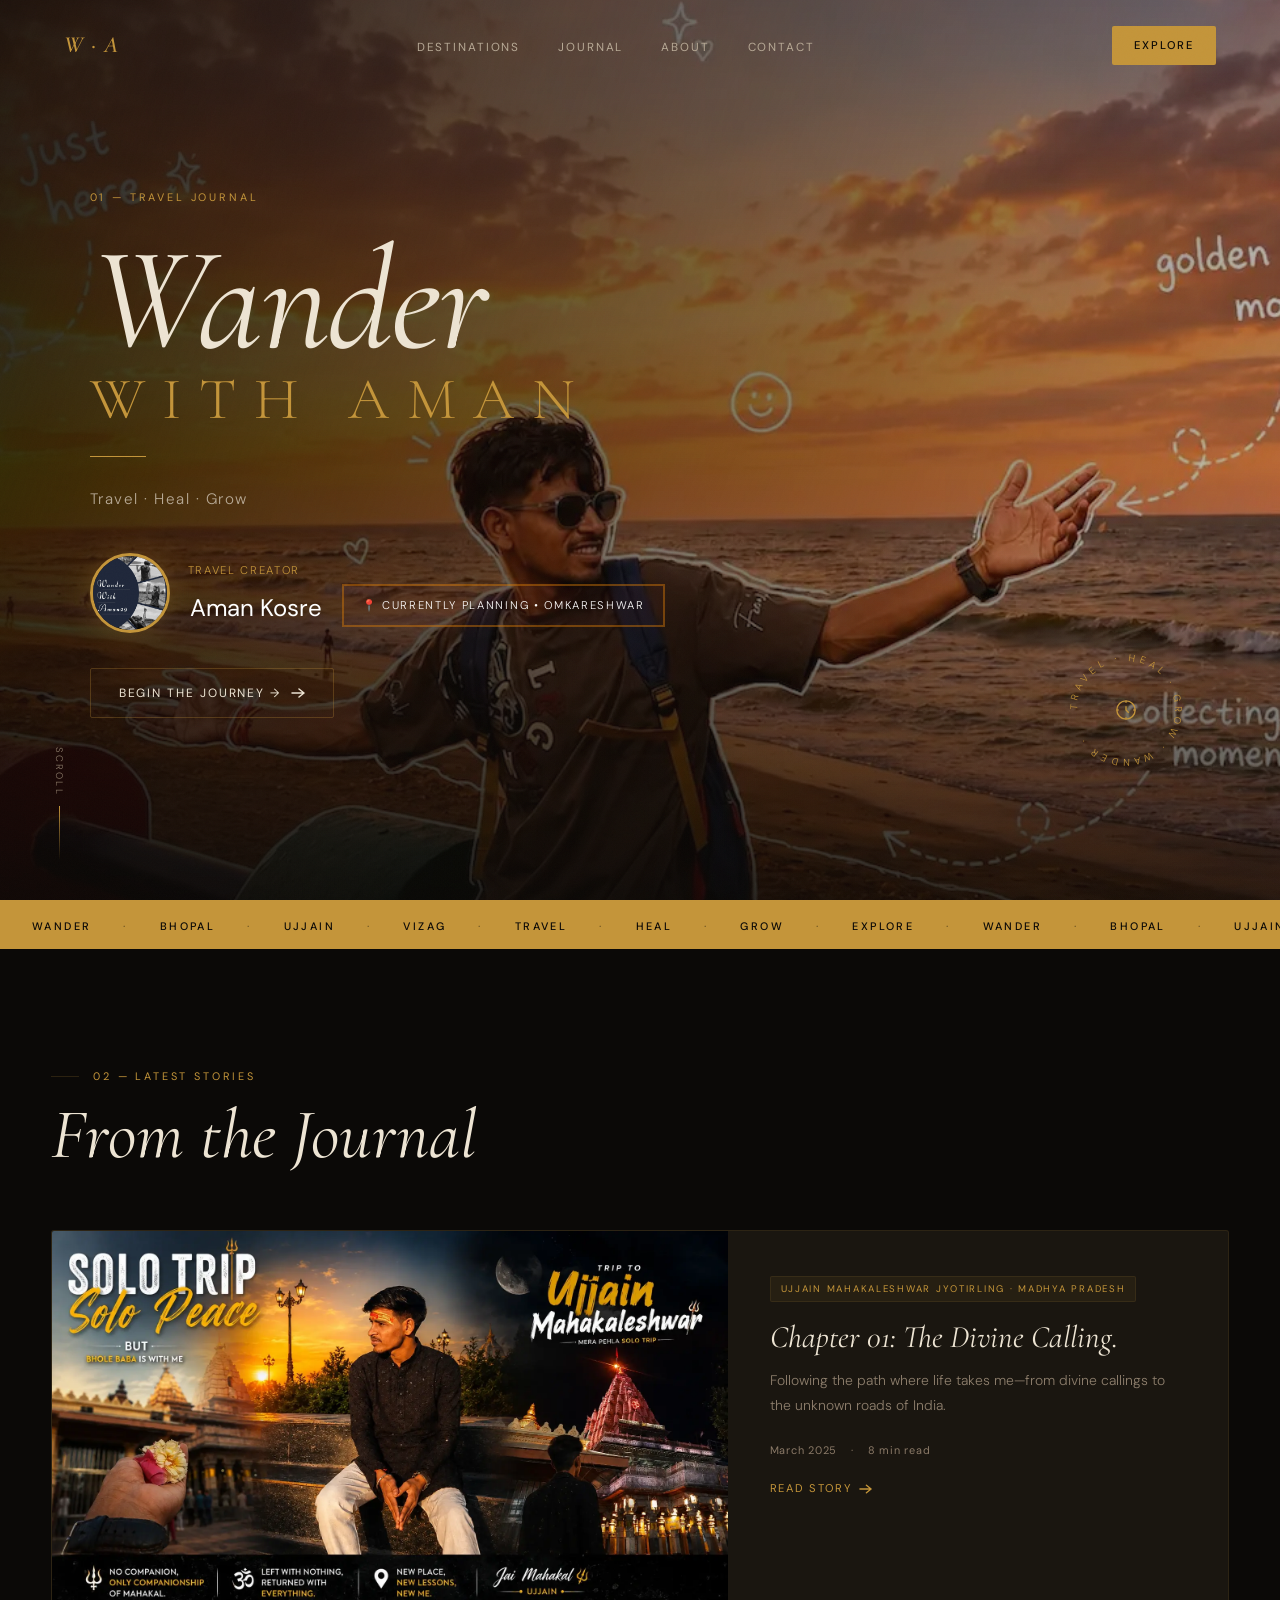
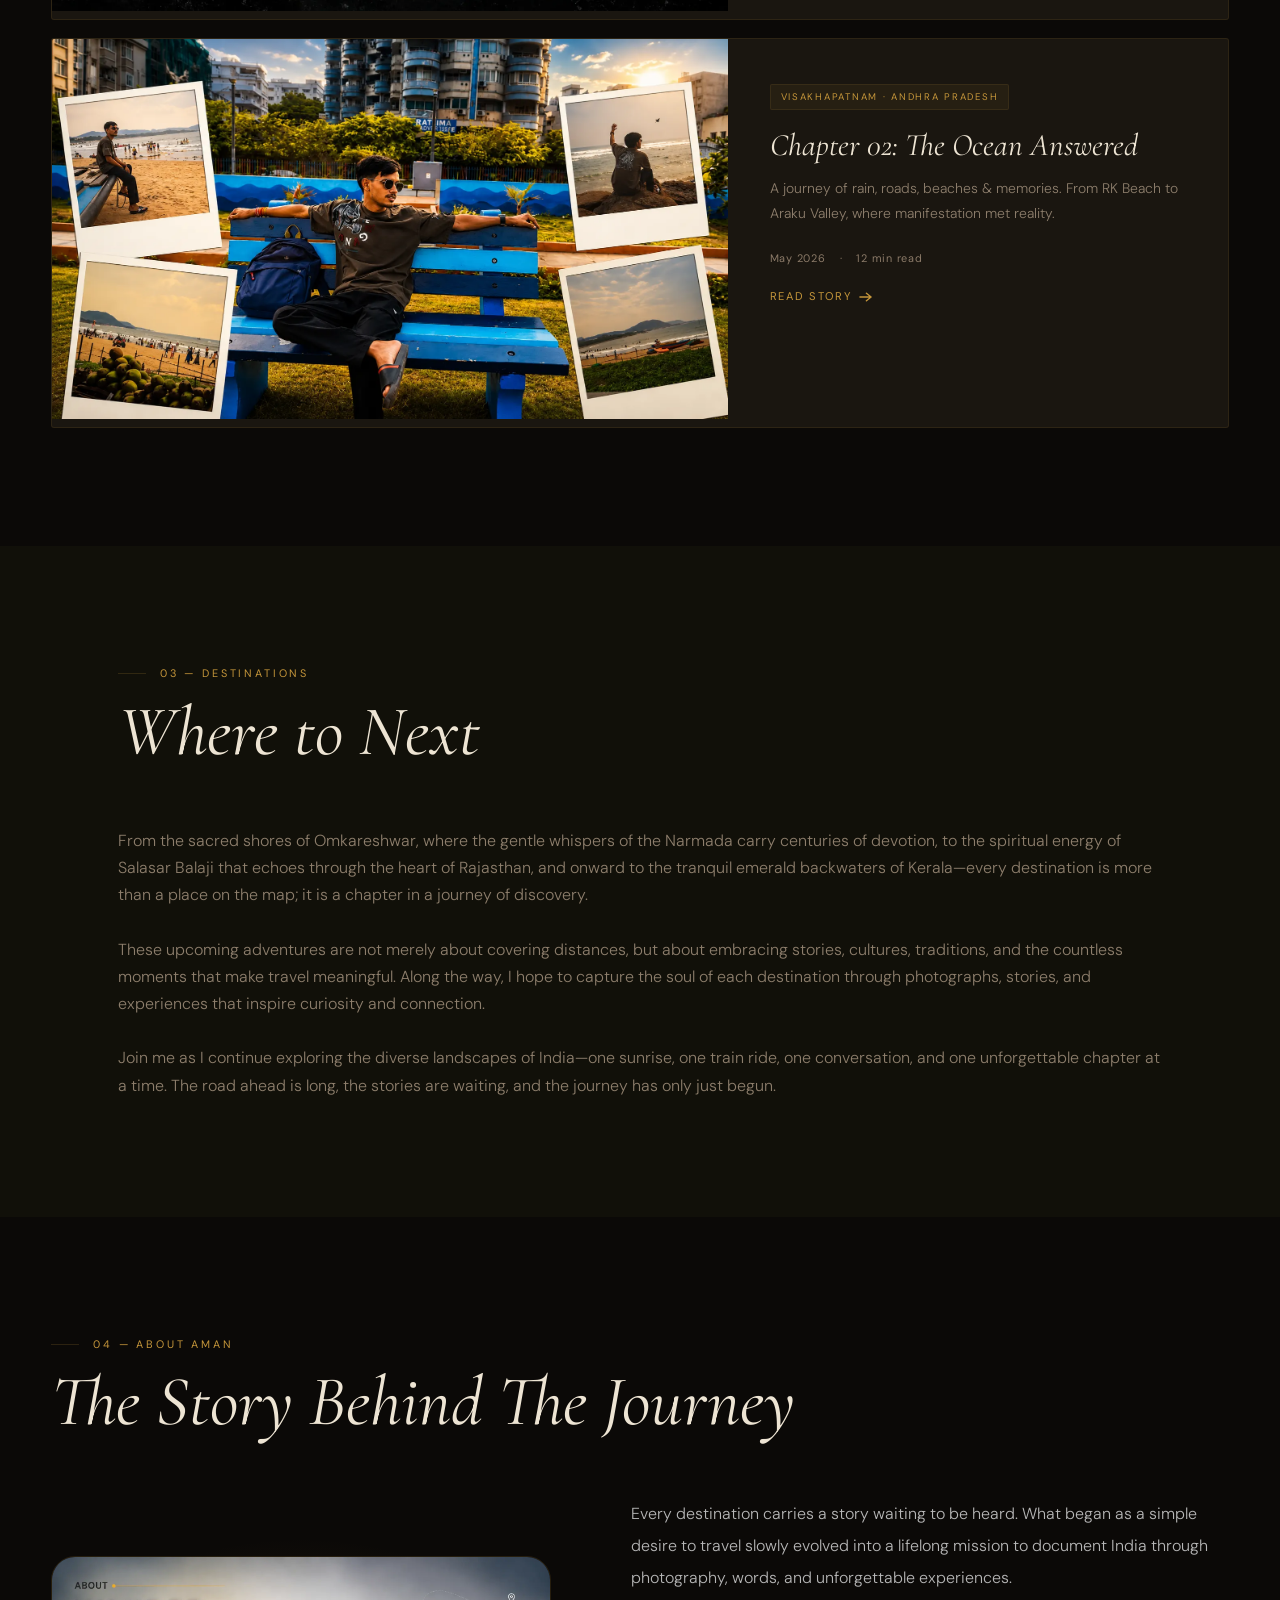
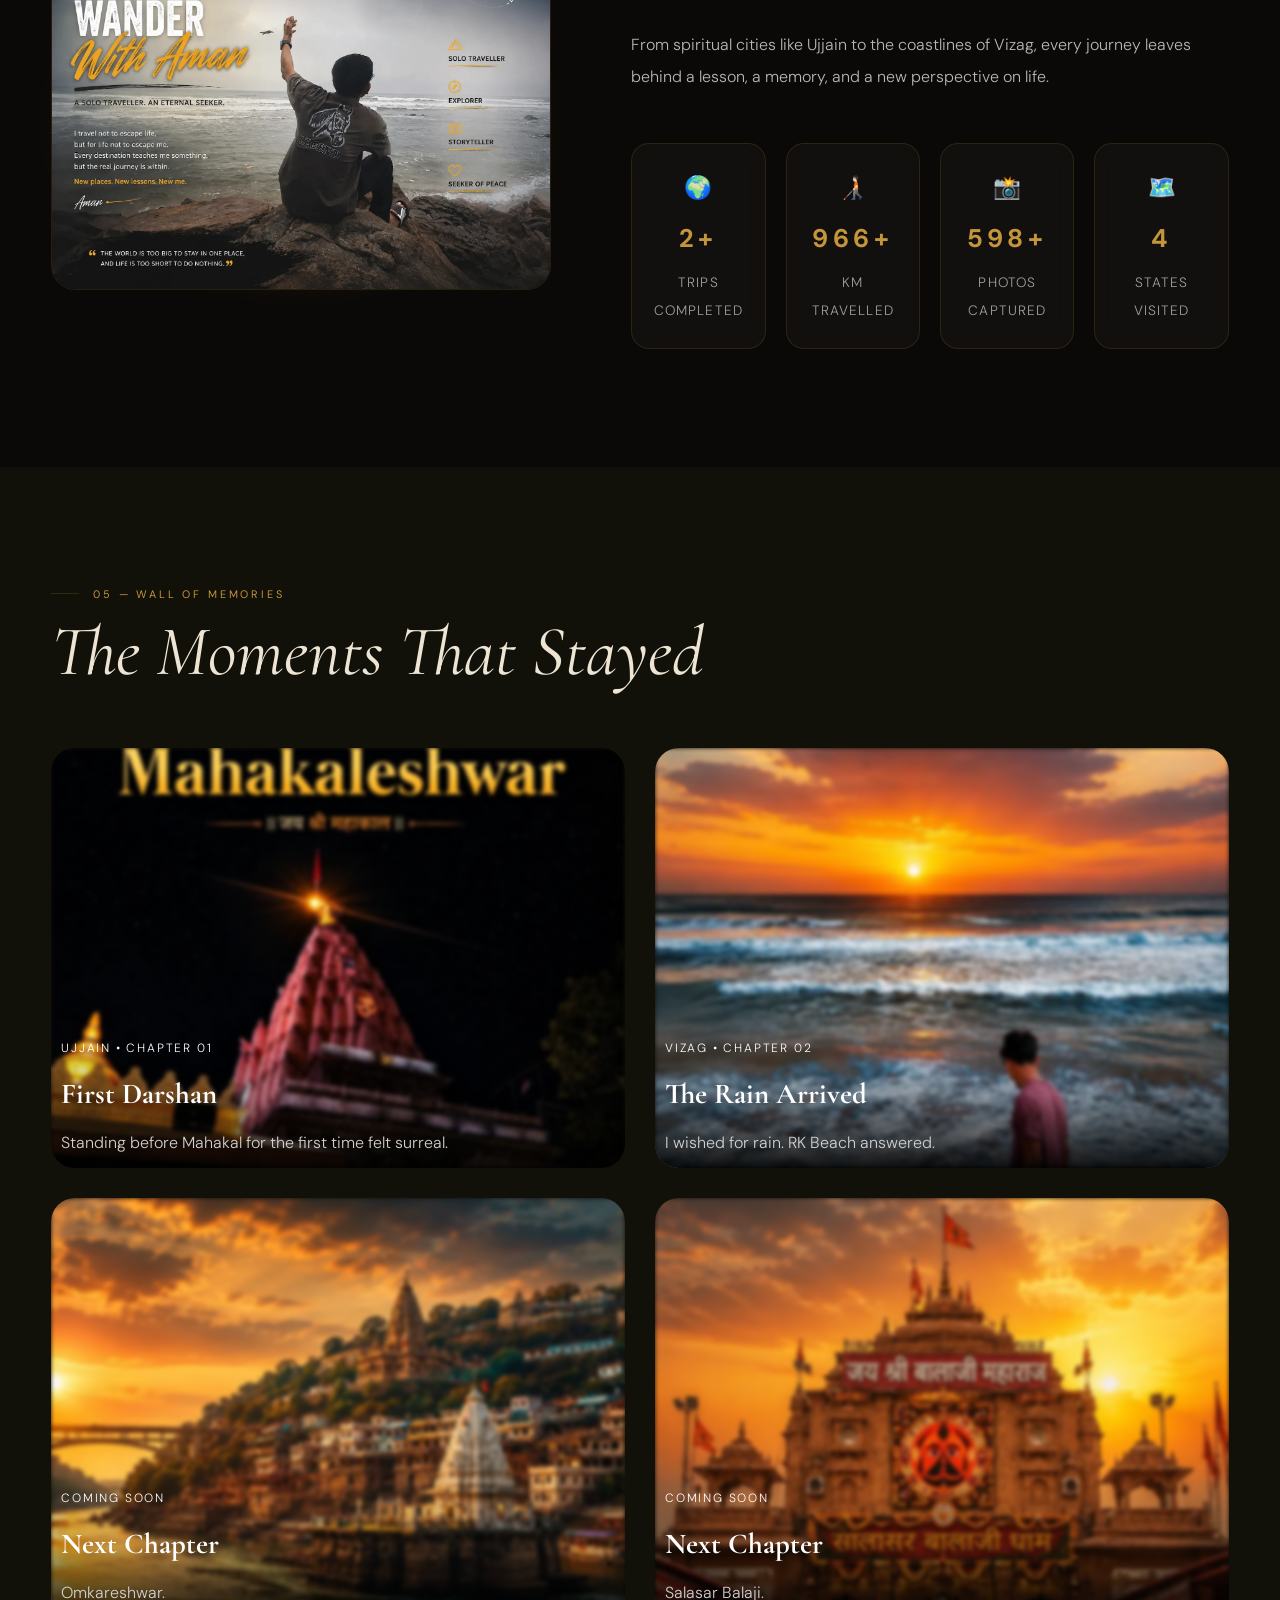
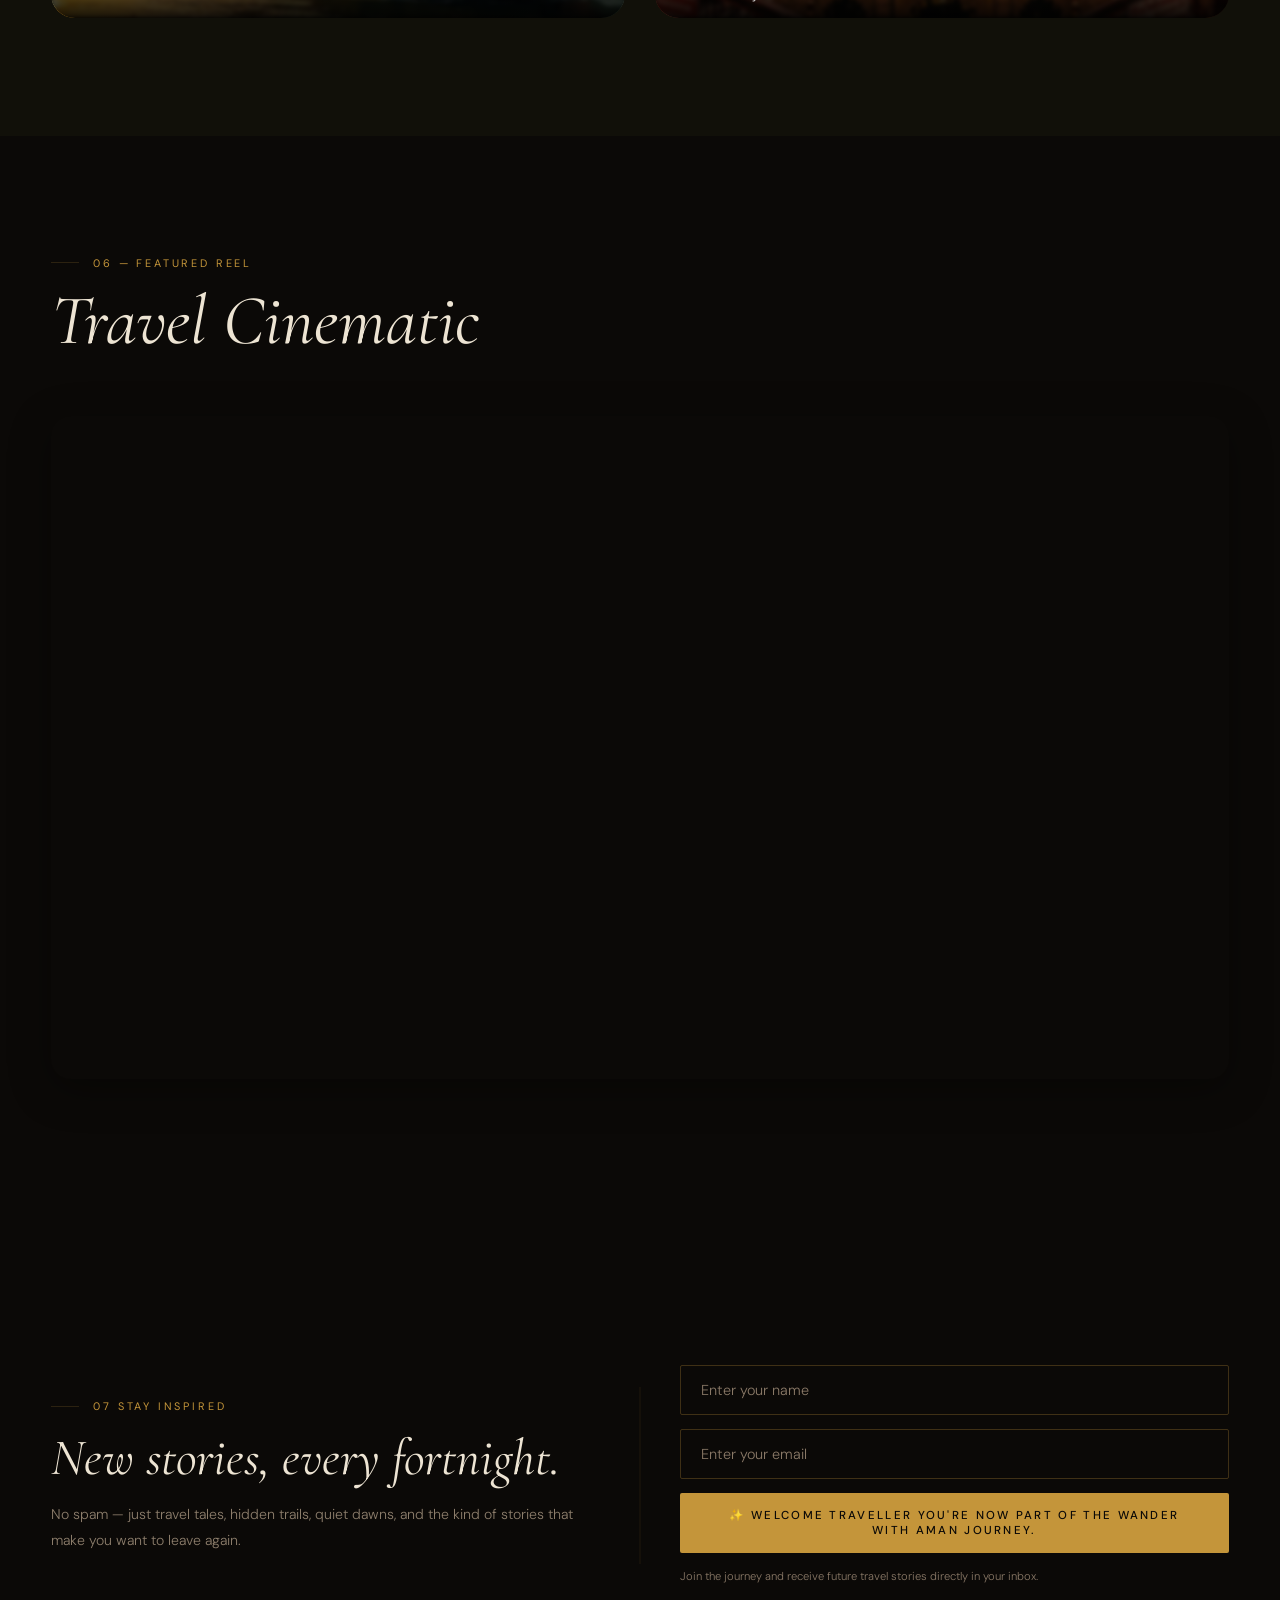
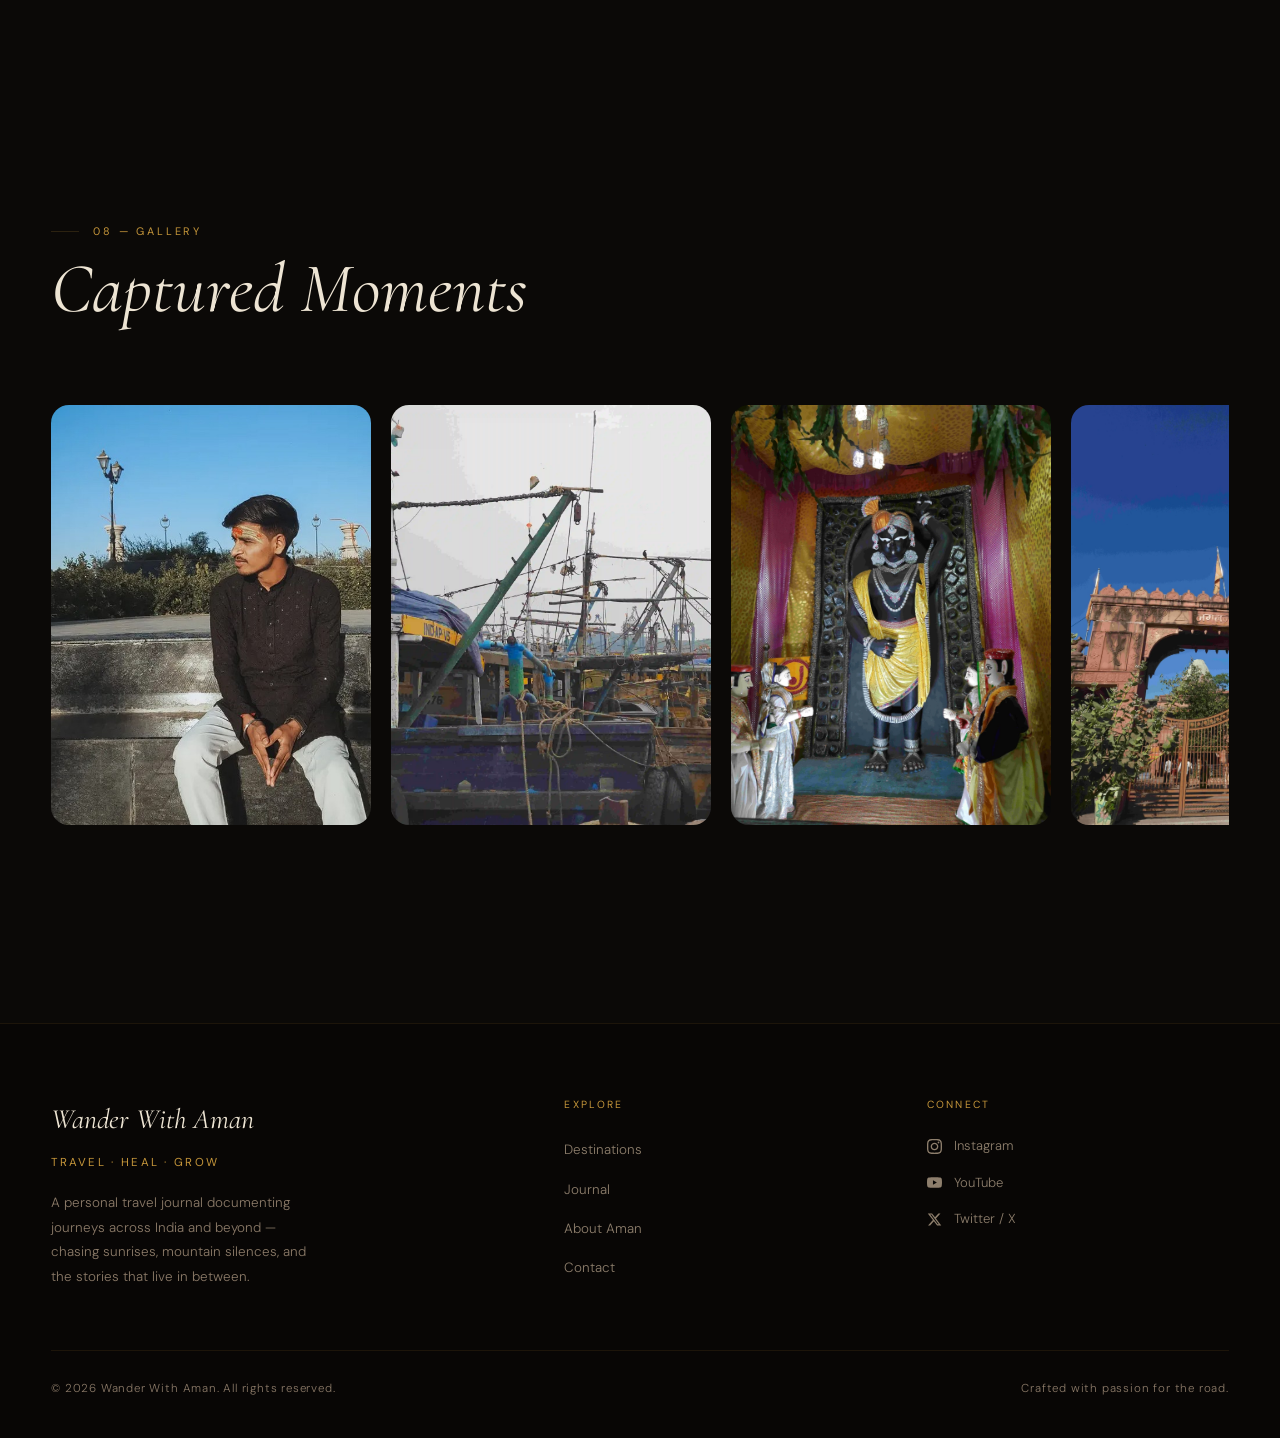
==== index.html @ c86d25d1 "Update index.html" ====
<!DOCTYPE html>
<html lang="en">

<head>
  <meta name="google-site-verification" content="66MiW_S9gqmYnhc3Xj1S2Txm42iA34OJOTPkiFYU5fs" />
  <meta charset="UTF-8">
  <meta name="viewport" content="width=device-width, initial-scale=1.0">
  <meta name="description"
    content="Wander With Aman - A personal travel journal documenting spiritual journeys across India. Travel. Heal. Grow. Follow Aman's solo adventures to sacred destinations.">
  <meta name="keywords" content="travel blog, India travel, solo travel, spiritual journey, travel vlog, wanderlust">
  <meta name="author" content="Aman Kosre">
  <meta name="theme-color" content="#C4953A">
  <!-- Open Graph Tags -->
  <meta property="og:type" content="website">
  <meta property="og:title" content="Wander With Aman — Travel. Heal. Grow.">
  <meta property="og:description"
    content="A personal travel journal documenting spiritual journeys across India. Travel. Heal. Grow.">
  <meta property="og:image" content="https://wanderwithaman.vercel.app/Images/WanderWithAman/aman-hero00.jpg">
  <meta property="og:url" content="https://wanderwithaman.vercel.app/">
  <meta property="og:site_name" content="Wander With Aman">

  <!-- Twitter Card Tags -->
  <meta name="twitter:card" content="summary_large_image">
  <meta name="twitter:title" content="Wander With Aman — Travel. Heal. Grow.">
  <meta name="twitter:description" content="Personal travel journal of spiritual journeys across India">
  <meta name="twitter:image" content="https://wanderwithaman.vercel.app/Images/WanderWithAman/aman-hero00.jpg">
  <meta name="twitter:creator" content="@aman_kosre14_14">

  <title>Wander With Aman — Travel. Heal. Grow.</title>
  <link rel="canonical" href="https://wanderwithaman.vercel.app/">
  <link rel="preconnect" href="https://fonts.googleapis.com">
  <link rel="preconnect" href="https://fonts.gstatic.com" crossorigin>
  <link rel="icon" type="image/png" href="Images/WanderWithAman/Favicon.png">
  <link rel="stylesheet" href="css/style.css">
  <link
    href="https://fonts.googleapis.com/css2?family=Cormorant+Garamond:ital,wght@0,300;0,400;0,600;1,300;1,400;1,600&family=DM+Sans:opsz,wght@9..40,200;9..40,300;9..40,400;9..40,500&display=swap"
    rel="stylesheet">
  <link rel="preload" as="image" href="Images/WanderWithAman/aman-hero00.webp" fetchpriority="high">
  <!-- JSON-LD Structured Data -->
  <script type="application/ld+json">
  {
    "@context": "https://schema.org",
    "@type": "TravelBlog",
    "name": "Wander With Aman",
    "description": "A personal travel journal documenting spiritual journeys across India",
    "url": "https://wanderwithaman.vercel.app/",
    "author": {
      "@type": "Person",
      "name": "Aman Kosre",
      "url": "https://wanderwithaman.vercel.app/",
      "sameAs": [
        "https://www.instagram.com/wanderwithaman29/",
        "https://www.youtube.com/@AmanKosre",
        "https://x.com/aman_kosre14_14"
      ]
    }
  }
  </script>
  <!-- <script async src="https://pagead2.googlesyndication.com/pagead/js/adsbygoogle.js?client=ca-pub-4141439499670848"
    crossorigin="anonymous"></script> -->
  <script type="text/javascript">
    (function (c, l, a, r, i, t, y) {
      c[a] = c[a] || function () { (c[a].q = c[a].q || []).push(arguments) };
      t = l.createElement(r); t.async = 1; t.src = "https://www.clarity.ms/tag/" + i;
      y = l.getElementsByTagName(r)[0]; y.parentNode.insertBefore(t, y);
    })(window, document, "clarity", "script", "xa10592qtn");
  </script>
</head>

<body>

  <div class="grain"></div>

  <!-- NAV -->
  <nav class="nav" id="nav">
    <a href="/" class="nav-logo">W · A</a>
    <ul class="nav-links">
      <li><a href="#destinations">Destinations</a></li>
      <li><a href="#journal">Journal</a></li>
      <li><a href="#about">About</a></li>
      <li><a href="#newsletter">Contact</a></li>
    </ul>
    <a href="#destinations" class="nav-cta">Explore</a>
  </nav>

  <!-- HERO -->
  <section class="hero">
    <div class="hero-bg" id="heroBg"></div>
    <div class="hero-overlay"></div>

    <div class="hero-content">
      <span class="hero-label">01 — Travel Journal</span>
      <h1 class="hero-title">
        <span class="hero-line1">Wander</span>
        <span class="hero-line2">With Aman</span>
      </h1>
      <div class="hero-rule"></div>
      <p class="hero-tagline">Travel · Heal · Grow</p>
      <div class="hero-profile">

        <img src="Images/WanderWithAman/wanderwithaman.jpg"
          alt="Aman Kosre - Travel Creator and Founder of Wander With Aman" loading="lazy">

        <div class="hero-profile-info">
          <span>Travel Creator</span>
          <h2>Aman Kosre</h2>
        </div>
        <div class="hero-status">
          📍 Currently Planning • Omkareshwar
        </div>
      </div>
      <a href="#destinations" class="hero-btn">
        Begin The Journey →
        <svg width="14" height="10" viewBox="0 0 14 10" fill="none">
          <path d="M1 5h12M8 1l5 4-5 4" stroke="currentColor" stroke-width="1.5" stroke-linecap="round"
            stroke-linejoin="round" />
        </svg>
      </a>
    </div>

    <div class="hero-scroll">
      <span>Scroll</span>
      <div class="scroll-bar"></div>
    </div>

    <div class="hero-badge">
      <svg class="hero-badge-ring" viewBox="0 0 120 120">
        <defs>
          <path id="bp" d="M60,60 m-46,0 a46,46 0 1,1 92,0 a46,46 0 1,1-92,0" />
        </defs>
        <text>
          <textPath href="#bp" xlink:href="#bp">TRAVEL · HEAL · GROW · WANDER · </textPath>
        </text>
      </svg>
      <div class="hero-badge-icon">
        <svg width="22" height="22" viewBox="0 0 24 24" fill="none" stroke="#C4953A" stroke-width="1.5">
          <circle cx="12" cy="12" r="10" />
          <path d="M12 8v4l3 3" />
          <path d="M2 12h2M20 12h2M12 2v2M12 20v2" />
        </svg>
      </div>
    </div>
  </section>

  <!-- TICKER -->
  <div class="ticker" aria-hidden="true">
    <div class="ticker-inner">
      <span>Wander</span><span class="dot">·</span>
      <span>Bhopal</span><span class="dot">·</span>
      <span>Ujjain</span><span class="dot">·</span>
      <span>Vizag</span><span class="dot">·</span>
      <span>Travel</span><span class="dot">·</span>
      <span>Heal</span><span class="dot">·</span>
      <span>Grow</span><span class="dot">·</span>
      <span>Explore</span><span class="dot">·</span>
      <span>Wander</span><span class="dot">·</span>
      <span>Bhopal</span><span class="dot">·</span>
      <span>Ujjain</span><span class="dot">·</span>
      <span>Vizag</span><span class="dot">·</span>
      <span>Travel</span><span class="dot">·</span>
      <span>Heal</span><span class="dot">·</span>
      <span>Grow</span><span class="dot">·</span>
      <span>Explore</span><span class="dot">·</span>
    </div>
  </div>

  <!-- JOURNAL -->
  <section class="journal section" id="journal">
    <div class="container">
      <div class="section-head reveal">
        <div class="sh-label">02 — Latest Stories</div>
        <h2 class="sh-title">From the Journal</h2>
      </div>
      <div class="journal-grid">
        <!-- Featured -->
        <article class="j-card j-card--feat reveal">
          <div class="j-img">
            <img src="Images/Ujjain/Ujjain_Hero_Image.webp" alt="Ujjain Mahakal Temple" loading="lazy">
          </div>
          <div class="j-body">
            <span class="j-tag">Ujjain Mahakaleshwar Jyotirling · Madhya Pradesh</span>
            <h3 class="j-title">Chapter 01: The Divine Calling.</h3>
            <p class="j-excerpt">Following the path where life takes me—from divine callings to the unknown roads of
              India.</p>
            <div class="j-meta">
              <span>March 2025</span>
              <span>·</span>
              <span>8 min read</span>
            </div>
            <a href="ujjain-mahakal.html" class="j-readmore">
              Read Story
              <svg width="13" height="10" viewBox="0 0 14 10" fill="none">
                <path d="M1 5h12M8 1l5 4-5 4" stroke="currentColor" stroke-width="1.5" stroke-linecap="round"
                  stroke-linejoin="round" />
              </svg>
            </a>
          </div>
        </article>
        <article class="j-card j-card--feat reveal">
          <div class="j-img">
            <img src="Images/Vizag/Story-vizag1.webp" alt="Visakhapatnam Story" loading="lazy">
          </div>
          <div class="j-body">
            <span class="j-tag">Visakhapatnam · Andhra Pradesh</span>
            <h3 class="j-title">Chapter 02: The Ocean Answered</h3>
            <p class="j-excerpt">A journey of rain, roads, beaches & memories. From RK Beach to Araku Valley, where
              manifestation met reality.</p>
            <div class="j-meta">
              <span>May 2026</span>
              <span>·</span>
              <span>12 min read</span>
            </div>
            <a href="vizag-vishakhapatnam.html" class="j-readmore">
              Read Story
              <svg width="13" height="10" viewBox="0 0 14 10" fill="none">
                <path d="M1 5h12M8 1l5 4-5 4" stroke="currentColor" stroke-width="1.5" stroke-linecap="round"
                  stroke-linejoin="round" />
              </svg>
            </a>
          </div>
        </article>
        <!-- <article class="j-card j-card--feat reveal">
          <div class="j-img">
            <img src="Images/Omkareshwar/Om.webp" alt="Omkareshwar Narmada River" loading="lazy">
          </div>
          <div class="j-body">
            <span class="j-tag">Omkareshwar · Madhya Pradesh</span>
            <h3 class="j-title">Chapter 03: The River That Calls Back</h3>
            <p class="j-excerpt">A spiritual journey to the sacred Omkareshwar where the Narmada flows and time slows
              down.</p>
            <div class="j-meta">
              <span>Coming Soon</span>
              <span>·</span>
              <span>8 min read</span>
            </div>
            <a href="omkareshwar.html" class="j-readmore">
              Read Story
              <svg width="13" height="10" viewBox="0 0 14 10" fill="none">
                <path d="M1 5h12M8 1l5 4-5 4" stroke="currentColor" stroke-width="1.5" stroke-linecap="round"
                  stroke-linejoin="round" />
              </svg>
            </a>
          </div>
        </article> -->
        <!-- Chapter 04 - Salasar Balaji
        <article class="j-card reveal d3">
          <div class="j-img">
            <img src="Images/Balaji/Balaji.webp" alt="Salasar Balaji Temple Rajasthan" loading="lazy">
          </div>
          <div class="j-body">
            <span class="j-tag">Salasar Balaji · Rajasthan</span>
            <h3 class="j-title">Chapter 04: The Desert of Faith</h3>
            <p class="j-excerpt">Where unwavering devotion and spiritual energy transform every soul that arrives with
              hope in their heart.</p>
            <div class="j-meta">
              <span>Coming Soon</span>
              <span>·</span>
              <span>8 min read</span>
            </div>
            <a href="salasar-balaji.html" class="j-readmore">
              Read Story
              <svg width="13" height="10" viewBox="0 0 14 10" fill="none">
                <path d="M1 5h12M8 1l5 4-5 4" stroke="currentColor" stroke-width="1.5" stroke-linecap="round"
                  stroke-linejoin="round" />
              </svg>
            </a>
          </div>
        </article> -->

        <!-- Chapter 05 - Kerala Backwaters
        <article class="j-card reveal d4">
          <div class="j-img">
            <img src="Images/Kerala/Kerala.webp" alt="Kerala Backwaters Houseboat" loading="lazy">
          </div>
          <div class="j-body">
            <span class="j-tag">Kerala · Backwaters</span>
            <h3 class="j-title">Chapter 05: Where The Earth Meets Peace</h3>
            <p class="j-excerpt">A journey through Kerala where life slows down, and silence speaks louder than words.
            </p>
            <div class="j-meta">
              <span>Coming Soon</span>
              <span>·</span>
              <span>8 min read</span>
            </div>
            <a href="kerala-backwaters.html" class="j-readmore">
              Read Story
              <svg width="13" height="10" viewBox="0 0 14 10" fill="none">
                <path d="M1 5h12M8 1l5 4-5 4" stroke="currentColor" stroke-width="1.5" stroke-linecap="round"
                  stroke-linejoin="round" />
              </svg>
            </a>
          </div>
        </article> -->

        <!-- Smaller cards -->
        <!-- <article class="j-card reveal d1">
          <div class="j-img">
            <img src="https://picsum.photos/seed/araku-rail/900/600" alt="Journey to Araku">
          </div>
          <div class="j-body">
            <span class="j-tag">Araku · Rail Journey</span>
            <h3 class="j-title">Journey to Araku — India's Most Scenic Rail Route</h3>
            <div class="j-meta">
              <span>February 2024</span>
              <span>·</span>
              <span>6 min read</span>
            </div>
            <a href="#" class="j-readmore">
              Read Story
              <svg width="13" height="10" viewBox="0 0 14 10" fill="none">
                <path d="M1 5h12M8 1l5 4-5 4" stroke="currentColor" stroke-width="1.5" stroke-linecap="round"
                  stroke-linejoin="round" />
              </svg>
            </a>
          </div>
        </article>

        <article class="j-card reveal d2">
          <div class="j-img">
            <img src="https://picsum.photos/seed/vizag-golden/900/600" alt="Golden Hour Vizag">
          </div>
          <div class="j-body">
            <span class="j-tag">Vizag · Photography</span>
            <h3 class="j-title">Golden Hour at Vizag — Chasing Light Along the Shore</h3>
            <div class="j-meta">
              <span>January 2024</span>
              <span>·</span>
              <span>5 min read</span>
            </div>
            <a href="#" class="j-readmore">
              Read Story
              <svg width="13" height="10" viewBox="0 0 14 10" fill="none">
                <path d="M1 5h12M8 1l5 4-5 4" stroke="currentColor" stroke-width="1.5" stroke-linecap="round"
                  stroke-linejoin="round" />
              </svg>
            </a>
          </div>
        </article> -->
      </div>
    </div>
  </section>
  <!-- DESTINATIONS -->
  <section class="destinations section" id="destinations">
    <div class="destinations-layout">

      <div class="destinations-left">

        <div class="section-head">
          <div class="sh-label">03 — DESTINATIONS</div>
          <h2 class="sh-title">Where to Next</h2>
        </div>

        <p>
          From the sacred shores of Omkareshwar, where the gentle whispers of the Narmada carry centuries of devotion,
          to the spiritual energy of Salasar Balaji that echoes through the heart of Rajasthan, and onward to the
          tranquil emerald backwaters of Kerala—every destination is more than a place on the map; it is a chapter in a
          journey of discovery.
        </p>
        <br>
        <p>
          These upcoming adventures are not merely about covering distances, but about embracing stories, cultures,
          traditions, and the countless moments that make travel meaningful. Along the way, I hope to capture the soul
          of each destination through photographs, stories, and experiences that inspire curiosity and connection.
        </p>
        <br>
        <p>
          Join me as I continue exploring the diverse landscapes of India—one sunrise, one train ride, one conversation,
          and one unforgettable chapter at a time. The road ahead is long, the stories are waiting, and the journey has
          only just begun.
        </p>

      </div>

    </div>
  </section>

  <!-- STATS
  <section class="stats" id="about">
    <div class="container">
      <div class="stats-grid">
        <div class="stat reveal">
          <div class="stat-num" data-target="2" data-suffix="+">2</div>
          <div class="stat-lbl">Trips Completed</div>
        </div>
        <div class="stat reveal d1">
          <div class="stat-num" data-target="1000">1000</div>
          <div class="stat-lbl">Photos Captured</div>
        </div>
        <div class="stat reveal d2">
          <div class="stat-num" data-target="4">4</div>
          <div class="stat-lbl">States Visited</div>
        </div>
        <div class="stat reveal d3">
          <div class="stat-num" data-target="1669" data-suffix="+">1669+</div>
          <div class="stat-lbl">KM Travelled</div>
        </div>
      </div>
    </div>
  </section> -->
  <section class="section" id="about">

    <div class="container">

      <div class="section-head">
        <div class="sh-label">04 — About Aman</div>
        <h2 class="sh-title">The Story Behind The Journey</h2>
      </div>

      <!-- ABOUT GRID -->
      <div class="about-story">

        <div class="about-card">

          <img src="Images/WanderWithAman/About-image.webp" alt="Aman Travel Story">

          <!-- <div class="about-badge">
            <h4>📍 Durg, Chhattisgarh</h4>
            <p>Explorer • Storyteller • Solo Traveller</p>
          </div> -->

        </div>

        <div class="about-info">

          <p>
            Every destination carries a story waiting to be heard.
            What began as a simple desire to travel slowly evolved
            into a lifelong mission to document India through
            photography, words, and unforgettable experiences.
          </p>

          <p>
            From spiritual cities like Ujjain to the coastlines of
            Vizag, every journey leaves behind a lesson, a memory,
            and a new perspective on life.
          </p>

          <div class="about-stats">

            <div class="about-stat">
              <div class="stat-icon">🌍</div>
              <h3 class="counter" data-target="2" data-suffix="+">0</h3>
              <span>Trips Completed</span>
            </div>

            <div class="about-stat">
              <div class="stat-icon">🧑🏻‍🦯</div>
              <h3 class="counter" data-target="1669" data-suffix="+">0</h3>
              <span>KM Travelled</span>
            </div>

            <div class="about-stat">
              <div class="stat-icon">📸</div>
              <h3 class="counter" data-target="1000" data-suffix="+">0</h3>
              <span>Photos Captured</span>
            </div>

            <div class="about-stat">
              <div class="stat-icon">🗺️</div>
              <h3 class="counter" data-target="4">0</h3>
              <span>States Visited</span>
            </div>
          </div>

        </div>

      </div>
  </section>

  <section class="section memories-section">

    <div class="container">

      <div class="section-head">
        <div class="sh-label">05 — WALL OF MEMORIES</div>
        <h2 class="sh-title">The Moments That Stayed</h2>
      </div>

      <div class="memory-grid">

        <a href="ujjain-mahakal.html" class="memory-card">
          <img src="Images/Ujjain/Ujjain_Mahakaleshwar.webp" alt="Ujjain Mahakal Temple">

          <div class="memory-content">
            <span>Ujjain • Chapter 01</span>
            <h3>First Darshan</h3>
            <p>
              Standing before Mahakal for the first time felt surreal.
            </p>
          </div>
        </a>

        <a href="vizag-vishakhapatnam.html" class="memory-card">
          <img src="Images/Vizag/Vizag_The_City_Of_Destiny.webp" alt="Vizag Beach">

          <div class="memory-content">
            <span>Vizag • Chapter 02</span>
            <h3>The Rain Arrived</h3>
            <p>
              I wished for rain. RK Beach answered.
            </p>
          </div>
        </a>

        <a href="omkareshwar.html" class="memory-card">
          <img src="Images/Omkareshwar/Omkareshwar_Travel_Poster.webp" alt="Omkareshwar">

          <div class="memory-content">
            <span>Coming Soon</span>
            <h3>Next Chapter</h3>
            <p>
              Omkareshwar.
            </p>
          </div>
        </a>

        <a href="salasar-balaji.html" class="memory-card">
          <img src="Images/Balaji/Salasar_Balaji_Temple.webp" alt="Salasar Balaji Temple">
          <div class="memory-content">
            <span>Coming Soon</span>
            <h3>Next Chapter</h3>
            <p>
              Salasar Balaji.
            </p>
          </div>
        </a>

      </div>
    </div>

    </div>

  </section>
  <section class="section">

    <div class="container">

      <div class="section-head">
        <div class="sh-label">06 — Featured Reel</div>
        <h2 class="sh-title">Travel Cinematic</h2>
      </div>

      <div class="video-wrapper">
        <iframe loading="lazy" src="https://www.youtube.com/embed/77jsp8_xYXo?si=IMkDvZBUv2-ol5om"
          title="YouTube video player" frameborder="0"
          allow="accelerometer; autoplay; clipboard-write; encrypted-media; gyroscope; picture-in-picture; web-share"
          referrerpolicy="strict-origin-when-cross-origin" allowfullscreen></iframe>
      </div>
    </div>

  </section>
  <!-- NEWSLETTER -->
  <section class="newsletter" id="newsletter">
    <div class="container">
      <div class="nl-inner">
        <div class="reveal">
          <div class="sh-label">07 Stay Inspired</div>
          <h2 class="nl-head">New stories, every fortnight.</h2>
          <p class="nl-text">No spam — just travel tales, hidden trails, quiet dawns, and the kind of stories that make
            you want to leave again.</p>
        </div>
        <form id="form" action="https://api.web3forms.com/submit" method="POST" class="nl-form reveal d1">

          <!-- Web3Forms Access Key -->
          <input type="hidden" name="access_key" value="14ddcf8f-a0e5-4d8c-91b5-b2ee3dcfb542">

          <!-- Email Subject -->
          <input type="hidden" name="subject" value="New Wander With Aman Subscriber">

          <!-- Website Name -->
          <input type="hidden" name="from_name" value="Wander With Aman">

          <!-- Redirect After Submit -->
          <input type="hidden" name="redirect" value="https://wanderwithaman.vercel.app/">

          <!-- Honeypot Anti Spam -->
          <input type="checkbox" name="botcheck" style="display:none;">

          <!-- User Name -->
          <input type="text" name="name" placeholder="Enter your name" required>

          <!-- User Email -->
          <input type="email" name="email" placeholder="Enter your email" required>

          <button type="submit">
            ✨ Welcome Traveller

            You're now part of the Wander With Aman journey.
          </button>

          <p class="nl-note">
            Join the journey and receive future travel stories directly in your inbox.
          </p>

        </form>
      </div>
    </div>
  </section>
  <section class="section">

    <div class="container">

      <div class="section-head">
        <div class="sh-label">08 — Gallery</div>
        <h2 class="sh-title">Captured Moments</h2>
      </div>

      <div class="photo-wall">

        <div class="photo-track">

          <img src="Images/Ujjain/8.jpg" alt="Gallery Image 1" style="object-position:center;" loading="lazy">
          <img src="Images/Vizag/fish-port.webp" alt="Gallery Image 2" loading="lazy">
          <img src="Images/Ujjain/04.webp" alt="Gallery Image 3" style="object-position:top;" loading="lazy">
          <img src="Images/Ujjain/05.webp" alt="Gallery Image 4" style="object-position:center;" loading="lazy">
          <img src="Images/Ujjain/022.webp" alt="Gallery Image 5" loading="lazy">
          <img src="Images/Ujjain/07.webp" alt="Gallery Image 6" loading="lazy">

          <!-- Duplicate for smooth infinite scroll -->
          <img src="Images/Ujjain/8.jpg" alt="" loading="lazy">
          <img src="Images/Vizag/fish-port.webp" alt="" loading="lazy">
          <img src="Images/Ujjain/04.webp" alt="" loading="lazy">
          <img src="Images/Ujjain/05.webp" alt="" loading="lazy">
          <img src="Images/Ujjain/022.webp" alt="" loading="lazy">
          <img src="Images/Ujjain/07.webp" alt="" loading="lazy">

        </div>

      </div>

    </div>

  </section>

  <!-- FOOTER -->
  <footer>
    <div class="container">
      <div class="footer-top">
        <div>
          <div class="footer-logo">Wander With Aman</div>
          <div class="footer-tagline">Travel · Heal · Grow</div>
          <p class="footer-blurb">A personal travel journal documenting journeys across India and beyond — chasing
            sunrises, mountain silences, and the stories that live in between.</p>
        </div>
        <div>
          <div class="footer-col-title">Explore</div>
          <ul class="footer-list">
            <li><a href="#destinations">Destinations</a></li>
            <li><a href="#journal">Journal</a></li>
            <li><a href="#about">About Aman</a></li>
            <li><a href="#newsletter">Contact</a></li>
          </ul>
        </div>
        <div>
          <div class="footer-col-title">Connect</div>
          <div class="soc-links">
            <a href="https://www.instagram.com/wanderwithaman29/" target="_blank" rel="noopener noreferrer"
              class="soc-link">
              <svg class="soc-icon" viewBox="0 0 24 24">
                <path
                  d="M12 2.163c3.204 0 3.584.012 4.85.07 3.252.148 4.771 1.691 4.919 4.919.058 1.265.069 1.645.069 4.849 0 3.205-.012 3.584-.069 4.849-.149 3.225-1.664 4.771-4.919 4.919-1.266.058-1.644.07-4.85.07-3.204 0-3.584-.012-4.849-.07-3.26-.149-4.771-1.699-4.919-4.92-.058-1.265-.07-1.644-.07-4.849 0-3.204.013-3.583.07-4.849.149-3.227 1.664-4.771 4.919-4.919 1.266-.057 1.645-.069 4.849-.069zm0-2.163c-3.259 0-3.667.014-4.947.072-4.358.2-6.78 2.618-6.98 6.98-.059 1.281-.073 1.689-.073 4.948 0 3.259.014 3.668.072 4.948.2 4.358 2.618 6.78 6.98 6.98 1.281.058 1.689.072 4.948.072 3.259 0 3.668-.014 4.948-.072 4.354-.2 6.782-2.618 6.979-6.98.059-1.28.073-1.689.073-4.948 0-3.259-.014-3.667-.072-4.947-.196-4.354-2.617-6.78-6.979-6.98-1.281-.059-1.69-.073-4.949-.073zm0 5.838c-3.403 0-6.162 2.759-6.162 6.162s2.759 6.163 6.162 6.163 6.162-2.759 6.162-6.163c0-3.403-2.759-6.162-6.162-6.162zm0 10.162c-2.209 0-4-1.79-4-4 0-2.209 1.791-4 4-4s4 1.791 4 4c0 2.21-1.791 4-4 4zm6.406-11.845c-.796 0-1.441.645-1.441 1.44s.645 1.44 1.441 1.44c.795 0 1.439-.645 1.439-1.44s-.644-1.44-1.439-1.44z" />
              </svg>

              Instagram
            </a>
            <a href="https://www.youtube.com/@AmanKosre" target="_blank" rel="noopener noreferrer" class="soc-link">
              <svg class="soc-icon" viewBox="0 0 24 24">
                <path
                  d="M23.498 6.186a3.016 3.016 0 0 0-2.122-2.136C19.505 3.545 12 3.545 12 3.545s-7.505 0-9.377.505A3.017 3.017 0 0 0 .502 6.186C0 8.07 0 12 0 12s0 3.93.502 5.814a3.016 3.016 0 0 0 2.122 2.136c1.871.505 9.376.505 9.376.505s7.505 0 9.377-.505a3.015 3.015 0 0 0 2.122-2.136C24 15.93 24 12 24 12s0-3.93-.502-5.814zM9.545 15.568V8.432L15.818 12l-6.273 3.568z" />
              </svg>
              YouTube
            </a>
            <a href="https://x.com/aman_kosre14_14" target="_blank" rel="noopener noreferrer" class="soc-link">
              <svg class="soc-icon" viewBox="0 0 24 24">
                <path
                  d="M18.244 2.25h3.308l-7.227 8.26 8.502 11.24H16.17l-5.214-6.817L4.99 21.75H1.68l7.73-8.835L1.254 2.25H8.08l4.713 6.231zm-1.161 17.52h1.833L7.084 4.126H5.117z" />
              </svg>
              Twitter / X
            </a>
          </div>
        </div>
      </div>

      <div class="footer-bottom">
        <p class="footer-copy">© 2026 Wander With Aman. All rights reserved.</p>
        <p class="footer-made">Crafted with passion for the road.</p>
      </div>
    </div>
  </footer>
  <button class="back-to-top" id="backToTop">
    ⬆
  </button>
  <script src="js/main.js" defer></script>
</body>

</html>
---- css/style.css ----
:root {
     --bg: #0B0907;
     --bg2: #111009;
     --bg3: #16130E;
     --card: #1A1610;
     --gold: #C4953A;
     --gold-lt: #E3B55C;
     --gold-dim: rgba(196, 149, 58, .18);
     --cream: #EDE4D3;
     --text: #8D7E6C;
     --text-lt: #B8AA96;
     --muted: #8B7A68;
     --border: rgba(196, 149, 58, .11);
     --border2: rgba(196, 149, 58, .28);
     --serif: 'Cormorant Garamond', Georgia, serif;
     --sans: 'DM Sans', system-ui, sans-serif;
     --expo: cubic-bezier(0.16, 1, 0.3, 1);
 }

 *,
 *::before,
 *::after {
     margin: 0;
     padding: 0;
     box-sizing: border-box;
 }

 html {
     scroll-behavior: smooth;
 }

 body {
     background: var(--bg);
     color: var(--text);
     font-family: var(--sans);
     font-weight: 300;
     line-height: 1.7;
     overflow-x: hidden;
     -webkit-font-smoothing: antialiased;
 }

 a {
     color: inherit;
     text-decoration: none;
 }

 /* GRAIN */
 .grain {
     position: fixed;
     inset: 0;
     pointer-events: none;
     z-index: 9999;
     opacity: 0.02;
     background-image: url("data:image/svg+xml,%3Csvg viewBox='0 0 200 200' xmlns='http://www.w3.org/2000/svg'%3E%3Cfilter id='n'%3E%3CfeTurbulence type='fractalNoise' baseFrequency='0.72' numOctaves='4' stitchTiles='stitch'/%3E%3C/filter%3E%3Crect width='100%25' height='100%25' filter='url(%23n)'/%3E%3C/svg%3E");
     background-size: 200px 200px;
 }

 /* NAV */
 .nav {
     position: fixed;
     top: 0;
     left: 0;
     right: 0;
     z-index: 100;
     display: flex;
     align-items: center;
     justify-content: space-between;
     padding: 26px 5%;
     transition: background .4s ease, padding .4s ease, border-color .4s ease;
     border-bottom: 1px solid transparent;
 }

 .nav.scrolled {
     background: rgba(11, 9, 7, .93);
     backdrop-filter: blur(20px);
     -webkit-backdrop-filter: blur(20px);
     padding: 16px 5%;
     border-bottom-color: var(--border);
 }

 .nav-logo {
     font-family: var(--serif);
     font-style: italic;
     font-size: 1.45rem;
     font-weight: 600;
     color: var(--gold);
     letter-spacing: .06em;
 }

 .nav-links {
     display: flex;
     gap: 38px;
     list-style: none;
 }

 .nav-links a {
     font-size: .73rem;
     font-weight: 400;
     letter-spacing: .16em;
     text-transform: uppercase;
     color: var(--text-lt);
     position: relative;
     transition: color .3s;
 }

 .nav-links a::after {
     content: '';
     position: absolute;
     bottom: -3px;
     left: 0;
     width: 0;
     height: 1px;
     background: var(--gold);
     transition: width .35s var(--expo);
 }

 .nav-links a:hover {
     color: var(--gold);
 }

 .nav-links a:hover::after {
     width: 100%;
 }

 .nav-cta {
     font-size: .7rem;
     font-weight: 500;
     letter-spacing: .16em;
     text-transform: uppercase;
     color: var(--bg);
     background: var(--gold);
     padding: 10px 22px;
     border-radius: 2px;
     transition: background .3s, transform .2s;
 }

 .nav-cta:hover {
     background: var(--gold-lt);
     transform: translateY(-1px);
 }

 /* HERO */
 .hero {
     position: relative;
     height: 100vh;
     min-height: 100vh;
     overflow: hidden;
     display: flex;
     align-items: center;
 }

 .hero-bg {
     position: absolute;
     inset: -18%;
     background-image: url(../Images/WanderWithAman/aman-hero00.webp);
     background-size: cover;
     background-position: center;
     will-change: transform;
 }

 .hero-overlay {
     position: absolute;
     inset: 0;
     background:
         linear-gradient(110deg, rgba(11, 9, 7, .9) 0%, rgba(11, 9, 7, .55) 50%, rgba(11, 9, 7, .18) 100%),
         linear-gradient(to top, rgba(11, 9, 7, .8) 0%, transparent 40%);
 }

 .hero-content {
     position: relative;
     z-index: 2;
     padding: 0 7%;
     max-width: 960px;
 }

 .hero-label {
     display: inline-block;
     font-size: .68rem;
     font-weight: 400;
     letter-spacing: .26em;
     text-transform: uppercase;
     color: var(--gold);
     margin-bottom: 28px;
     opacity: 0;
     animation: fadeUp .8s var(--expo) .3s forwards;
 }

 .hero-title {
     font-family: var(--serif);
     font-style: italic;
     font-weight: 400;
     line-height: .9;
     color: var(--cream);
 }

 .hero-line1 {
     display: block;
     font-size: clamp(68px, 11.5vw, 168px);
     letter-spacing: -.01em;
     opacity: 0;
     animation: slideUp 1s var(--expo) .5s forwards;
 }

 .hero-line2 {
     display: block;
     font-size: clamp(28px, 4.6vw, 68px);
     font-weight: 300;
     font-style: normal;
     letter-spacing: .3em;
     text-transform: uppercase;
     color: var(--gold);
     margin-top: 6px;
     opacity: 0;
     animation: slideUp 1s var(--expo) .7s forwards;
 }

 .hero-rule {
     width: 56px;
     height: 1px;
     background: var(--gold);
     margin: 30px 0;
     opacity: 0;
     animation: fadeIn .6s 1s forwards;
 }

 .hero-tagline {
     font-size: .95rem;
     font-weight: 300;
     color: var(--text-lt);
     letter-spacing: .1em;
     margin-bottom: 40px;
     opacity: 0;
     animation: fadeUp .8s var(--expo) 1.05s forwards;
 }

 .hero-btn {
     display: inline-flex;
     align-items: center;
     gap: 10px;
     font-size: .75rem;
     font-weight: 400;
     letter-spacing: .16em;
     text-transform: uppercase;
     color: var(--cream);
     border: 1px solid var(--border2);
     padding: 14px 28px;
     border-radius: 2px;
     transition: background .3s, border-color .3s, transform .25s;
     opacity: 0;
     animation: fadeUp .8s var(--expo) 1.2s forwards;
 }

 .hero-btn:hover {
     background: rgba(196, 149, 58, .1);
     border-color: var(--gold);
     transform: translateY(-2px);
 }

 .hero-btn svg {
     transition: transform .3s;
 }

 .hero-btn:hover svg {
     transform: translateX(4px);
 }

 /* scroll indicator */
 .hero-scroll {
     position: absolute;
     bottom: 40px;
     left: 4%;
     z-index: 2;
     display: flex;
     flex-direction: column;
     align-items: center;
     gap: 10px;
     opacity: 0;
     animation: fadeIn .8s 1.5s forwards;
 }

 .hero-scroll span {
     font-size: .6rem;
     letter-spacing: .22em;
     text-transform: uppercase;
     color: var(--muted);
     writing-mode: vertical-lr;
 }

 .scroll-bar {
     width: 1px;
     height: 54px;
     background: linear-gradient(to bottom, var(--gold), transparent);
     animation: pulse 2s ease-in-out infinite;
 }

 @keyframes pulse {

     0%,
     100% {
         opacity: .35
     }

     50% {
         opacity: 1
     }
 }

 /* rotating badge */
 .hero-badge {
     position: absolute;
     bottom: 14%;
     right: 7%;
     z-index: 2;
     width: 128px;
     height: 128px;
     opacity: 0;
     animation: fadeIn .8s 1.4s forwards;
 }

 .hero-badge-ring {
     width: 100%;
     height: 100%;
     animation: spin 22s linear infinite;
 }

 .hero-badge-ring text {
     font-family: var(--sans);
     font-size: 9.2px;
     fill: var(--gold);
     letter-spacing: 3.8px;
     text-transform: uppercase;
 }

 .hero-badge-icon {
     position: absolute;
     inset: 0;
     display: flex;
     align-items: center;
     justify-content: center;
 }

 .hero-profile {
     display: flex;
     align-items: center;
     gap: 18px;
     margin: 35px 0;
 }

 .hero-profile img {
     width: 80px;
     height: 80px;
     border-radius: 50%;
     object-fit: cover;
     border: 3px solid #C4953A;
     box-shadow: 0 0 30px rgba(196, 149, 58, .25);
 }

 .hero-profile-info span {
     font-size: .7rem;
     letter-spacing: .15em;
     text-transform: uppercase;
     color: #C4953A;
 }

 .hero-profile-info h2 {
     color: white;
     font-weight: 400;
     margin-top: 4px;
     border: 2px solid transparent;
 }

 .hero-status {
     margin-top: 25px;
     display: inline-block;
     padding: 10px 18px;
     border: 2px solid rgba(225, 130, 6, 0.411);
     background: rgba(134, 47, 47, 0.05);
     color: #fffefe;
     font-size: .7rem;
     letter-spacing: .15em;
     text-transform: uppercase;
 }

 .hero-status {
     max-width: 100%;
     word-wrap: break-word;
 }

 @keyframes spin {
     to {
         transform: rotate(360deg)
     }
 }

 /* KEYFRAMES */
 @keyframes fadeUp {
     from {
         opacity: 0;
         transform: translateY(22px)
     }

     to {
         opacity: 1;
         transform: translateY(0)
     }
 }

 @keyframes slideUp {
     from {
         opacity: 0;
         transform: translateY(42px)
     }

     to {
         opacity: 1;
         transform: translateY(0)
     }
 }

 @keyframes fadeIn {
     from {
         opacity: 0
     }

     to {
         opacity: 1
     }
 }

 /* TICKER */
 .ticker {
     overflow: hidden;
     background: var(--gold);
     padding: 11px 0;
     white-space: nowrap;
 }

 .ticker-inner {
     display: inline-flex;
     gap: 0;
     animation: ticker 30s linear infinite;
 }

 .ticker span {
     font-size: .68rem;
     font-weight: 500;
     letter-spacing: .22em;
     text-transform: uppercase;
     color: var(--bg);
     padding: 0 32px;
 }

 .ticker span.dot {
     padding: 0;
     color: rgba(11, 9, 7, .45);
 }

 @keyframes ticker {
     from {
         transform: translateX(0)
     }

     to {
         transform: translateX(-50%)
     }
 }

 /* SCROLL REVEAL */
 .reveal {
     opacity: 0;
     transform: translateY(28px);
     transition: opacity .9s var(--expo), transform .9s var(--expo);
 }

 .reveal.in-view {
     opacity: 1;
     transform: translateY(0);
 }

 .d1 {
     transition-delay: .1s
 }

 .d2 {
     transition-delay: .2s
 }

 .d3 {
     transition-delay: .3s
 }

 .d4 {
     transition-delay: .4s
 }

 /* LAYOUT */
 .container {
     width: min(1200px, 92%);
     margin: auto;
 }

 img {
     max-width: 100%;
     display: block;
 }

 video,
 iframe {
     width: 100%;
     height: auto;
     border-radius: 15px;
 }

 .section {
     padding: 118px 0;
 }

 /* SECTION HEADER */
 .sh-label {
     font-size: .68rem;
     font-weight: 400;
     letter-spacing: .26em;
     text-transform: uppercase;
     color: var(--gold);
     margin-bottom: 14px;
     display: flex;
     align-items: center;
     gap: 14px;
 }

 .sh-label::before {
     content: '';
     width: 28px;
     height: 1px;
     background: var(--gold-dim);
     display: block;
 }

 .sh-title {
     font-family: var(--serif);
     font-style: italic;
     font-weight: 400;
     font-size: clamp(40px, 5.5vw, 74px);
     color: var(--cream);
     line-height: 1;
     margin-bottom: 18px;
 }

 .sh-desc {
     font-size: .92rem;
     font-weight: 300;
     color: var(--text);
     max-width: 440px;
     line-height: 1.82;
 }

 .section-head {
     margin-bottom: 60px;
 }

 /* DESTINATIONS */
 .destinations {
     background: var(--bg2);
     padding: 118px;
 }

 .dest-grid {
     display: grid;
     grid-template-columns: repeat(auto-fit, minmax(300px, 1fr));
     gap: 24px;
 }

 .dest-stack {
     display: flex;
     flex-direction: column;
     gap: 14px;
     height: 100%;
 }

 .dest-card {
     position: relative;
     overflow: hidden;
     border-radius: 3px;
     cursor: pointer;
     flex: 1;
     min-height: 0;
 }

 .dest-card img {
     transition: transform .8s var(--expo);
 }

 .dest-card:hover img {
     transform: scale(1.06);
 }

 .dest-overlay {
     position: absolute;
     inset: 0;
     background: linear-gradient(to top, rgba(16, 13, 15, 0.86) 0%, rgba(11, 9, 7, .18) 52%, transparent 100%);
     display: flex;
     align-items: flex-end;
     padding: 32px 34px;
     transition: background .4s;
 }

 .dest-card:hover .dest-overlay {
     background: linear-gradient(to top, rgba(11, 9, 7, .92) 0%, rgba(11, 9, 7, .3) 60%, rgba(11, 9, 7, .08) 100%);
 }

 .dest-info {
     transform: translateY(6px);
     transition: transform .4s var(--expo);
 }

 .dest-card:hover .dest-info {
     transform: translateY(0);
 }

 .dest-region {
     display: block;
     font-size: .62rem;
     font-weight: 400;
     letter-spacing: .2em;
     text-transform: uppercase;
     color: var(--gold);
     margin-bottom: 7px;
 }

 .dest-name {
     font-family: var(--serif);
     font-style: italic;
     font-weight: 400;
     font-size: 2.1rem;
     color: var(--cream);
     line-height: 1;
     margin-bottom: 13px;
 }

 .dest-stack .dest-name {
     font-size: 1.65rem;
 }

 .dest-link {
     display: inline-flex;
     align-items: center;
     gap: 8px;
     font-size: .68rem;
     font-weight: 400;
     letter-spacing: .16em;
     text-transform: uppercase;
     color: var(--gold);
     opacity: 0;
     transform: translateX(-10px);
     transition: opacity .3s .08s, transform .3s .08s var(--expo);
 }

 .dest-card:hover .dest-link {
     opacity: 1;
     transform: translateX(0);
 }

 .destinations-layout {
     display: contents;
     grid-template-columns: 3.5fr .8fr;
     gap: 80px;
     align-items: start;
     margin-bottom: 80px;
 }

 /* JOURNAL */
 .journal {
     background: var(--bg);
 }

 .journal-grid {
     display: grid;
     grid-template-columns: repeat(2, 1fr);
     gap: 18px;
 }

 .j-card {
     background: var(--card);
     border: 1px solid var(--border);
     border-radius: 3px;
     overflow: hidden;
     transition: border-color .3s, transform .4s var(--expo);
 }

 .j-card:hover {
     border-color: var(--border2);
     transform: translateY(-5px);
 }

 .j-card--feat {
     grid-column: 1/-1;
     display: grid;
     grid-template-columns: 1.35fr 1fr;
     height: 390px;
 }

 .j-img {
     overflow: hidden;
 }

 .j-card--feat .j-img {
     height: 100%;
 }

 .j-card:not(.j-card--feat) .j-img {
     height: 218px;
 }

 .j-img img {
     transition: transform .7s var(--expo);
 }

 .j-card:hover .j-img img {
     transform: scale(1.05);
 }

 /* .j-body {
      padding: 28px;
      display: flex;
      flex-direction: column;
      justify-content: center;
    } */

 .j-card--feat .j-body {
     padding: 42px;
 }

 .j-tag {
     display: inline-block;
     font-size: .6rem;
     font-weight: 400;
     letter-spacing: .18em;
     text-transform: uppercase;
     color: var(--gold);
     background: rgba(196, 149, 58, .07);
     border: 1px solid var(--border);
     padding: 4px 10px;
     border-radius: 2px;
     margin-bottom: 16px;
 }

 .j-title {
     font-family: var(--serif);
     font-style: italic;
     font-weight: 400;
     font-size: 1.48rem;
     color: var(--cream);
     line-height: 1.22;
     margin-bottom: 12px;
 }

 .j-card--feat .j-title {
     font-size: 1.95rem;
 }

 .j-excerpt {
     font-size: .87rem;
     font-weight: 300;
     color: var(--text);
     line-height: 1.8;
     margin-bottom: 22px;
 }

 .j-meta {
     font-size: .68rem;
     font-weight: 400;
     letter-spacing: .07em;
     color: var(--muted);
     display: flex;
     gap: 14px;
     align-items: center;
 }

 .j-readmore {
     display: inline-flex;
     align-items: center;
     gap: 8px;
     font-size: .7rem;
     font-weight: 400;
     letter-spacing: .15em;
     text-transform: uppercase;
     color: var(--gold);
     margin-top: 20px;
     transition: gap .3s;
 }

 .j-card:hover .j-readmore {
     gap: 13px;
 }

 /* STATS */
 .stats {
     background: var(--bg3);
     border-top: 1px solid var(--border);
     border-bottom: 1px solid var(--border);
     padding: 80px 0;
 }

 .stats-grid {
     display: grid;
     grid-template-columns: repeat(4, 1fr);
 }

 .stat {
     padding: 38px;
     text-align: center;
     border-right: 1px solid var(--border);
 }

 .stat:last-child {
     border-right: none;
 }

 .stat-num {
     font-family: var(--serif);
     font-style: italic;
     font-weight: 300;
     font-size: clamp(52px, 6vw, 86px);
     color: var(--gold);
     line-height: 1;
     margin-bottom: 10px;
     letter-spacing: -.01em;
 }

 .stat-lbl {
     font-size: .68rem;
     font-weight: 400;
     letter-spacing: .2em;
     text-transform: uppercase;
     color: var(--muted);
 }

 /* NEWSLETTER */
 .newsletter {
     background: var(--bg);
     padding: 118px 0;
 }

 .nl-inner {
     display: grid;
     grid-template-columns: 1fr 1fr;
     gap: 80px;
     align-items: center;
     position: relative;
 }

 .nl-inner::before {
     content: '';
     position: absolute;
     left: 50%;
     top: 10%;
     bottom: 10%;
     width: 1px;
     background: var(--border);
     transform: translateX(-50%);
 }

 .nl-head {
     font-family: var(--serif);
     font-style: italic;
     font-weight: 400;
     font-size: clamp(34px, 4vw, 52px);
     color: var(--cream);
     line-height: 1.1;
     margin: 14px 0 16px;
 }

 .nl-text {
     font-size: .88rem;
     font-weight: 300;
     color: var(--text);
     line-height: 1.84;
 }

 .nl-form {
     display: flex;
     flex-direction: column;
     gap: 14px;
 }

 .nl-form input {
     background: transparent;
     border: 1px solid var(--border2);
     border-radius: 2px;
     padding: 15px 20px;
     font-family: var(--sans);
     font-size: .9rem;
     font-weight: 300;
     color: var(--cream);
     outline: none;
     transition: border-color .3s;
 }

 .nl-form input::placeholder {
     color: var(--muted);
 }

 .nl-form input:focus {
     border-color: var(--gold);
 }

 .nl-form button {
     background: var(--gold);
     color: var(--bg);
     border: none;
     border-radius: 2px;
     padding: 15px 28px;
     font-family: var(--sans);
     font-size: .72rem;
     font-weight: 500;
     letter-spacing: .2em;
     text-transform: uppercase;
     cursor: pointer;
     transition: background .3s, transform .2s;
 }

 .nl-form button:hover {
     background: var(--gold-lt);
     transform: translateY(-1px);
 }

 .nl-note {
     font-size: .7rem;
     color: var(--muted);
 }

 .travel-timeline {
     display: flex;
     justify-content: center;
     align-items: center;
     gap: 20px;
     flex-wrap: wrap;
     margin-top: 40px;
 }

 .route-stop {
     text-align: center;
 }

 .route-dot {
     width: 16px;
     height: 16px;
     border-radius: 50%;
     background: #C4953A;
     margin: auto auto 10px;
     box-shadow: 0 0 20px rgba(196, 149, 58, .5);
 }

 .route-line {
     width: 100px;
     height: 2px;
     background: #C4953A;
     opacity: .4;
 }

 .route-stop h4 {
     color: white;
     margin-bottom: 4px;
 }

 .route-stop span {
     color: #999;
     font-size: .85rem;
 }

 .travel-video {
     width: 100%;
     border-radius: 20px;
     border: 1px solid rgba(196, 149, 58, .15);
     overflow: hidden;
 }

 .photo-wall {
     width: 100%;
     overflow: hidden;
     position: relative;
     margin: 80px 0;
 }

 .photo-track {
     display: flex;
     gap: 20px;
     width: max-content;

     animation: photoScroll 35s linear infinite;
 }

 .photo-wall:hover .photo-track {
     animation-play-state: paused;
 }

 .photo-track img {
     width: 320px;
     height: 420px;
     object-fit: cover;

     border-radius: 18px;

     transition: all .4s ease;
 }

 .photo-track img:hover {
     transform: scale(1.08);
     z-index: 10;

     box-shadow: 0 15px 40px rgba(0, 0, 0, .4);
 }

 @keyframes photoScroll {

     from {
         transform: translateX(0);
     }

     to {
         transform: translateX(-50%);
     }
 }

 /* FOOTER */
 footer {
     background-color: #080605;
     border-top: 1px solid var(--border);
     padding: 72px 0 40px;
 }

 .footer-top {
     display: grid;
     grid-template-columns: 1.5fr 1fr 1fr;
     gap: 60px;
     margin-bottom: 60px;
 }

 .footer-logo {
     font-family: var(--serif);
     font-style: italic;
     font-weight: 400;
     font-size: 1.75rem;
     color: var(--cream);
     margin-bottom: 10px;
 }

 .footer-tagline {
     font-size: .72rem;
     font-weight: 400;
     letter-spacing: .2em;
     text-transform: uppercase;
     color: var(--gold);
     margin-bottom: 18px;
 }

 .footer-blurb {
     font-size: .84rem;
     font-weight: 300;
     color: var(--muted);
     line-height: 1.84;
     max-width: 270px;
 }

 .footer-col-title {
     font-size: .65rem;
     font-weight: 400;
     letter-spacing: .22em;
     text-transform: uppercase;
     color: var(--gold);
     margin-bottom: 22px;
 }

 .footer-list {
     list-style: none;
     display: flex;
     flex-direction: column;
     gap: 12px;
 }

 .footer-list a {
     font-size: .84rem;
     font-weight: 300;
     color: var(--text);
     transition: color .3s;
 }

 .footer-list a:hover {
     color: var(--gold);
 }

 .soc-links {
     display: flex;
     flex-direction: column;
     gap: 14px;
 }

 .soc-link {
     display: flex;
     align-items: center;
     gap: 12px;
     font-size: .82rem;
     font-weight: 300;
     color: var(--text);
     transition: color .3s;
 }

 .soc-link:hover {
     color: var(--gold);
 }

 .soc-icon {
     width: 15px;
     height: 15px;
     fill: currentColor;
     flex-shrink: 0;
 }

 .footer-bottom {
     display: flex;
     align-items: center;
     justify-content: space-between;
     padding-top: 28px;
     border-top: 1px solid var(--border);
 }

 .footer-copy,
 .footer-made {
     font-size: .72rem;
     font-weight: 300;
     color: var(--muted);
     letter-spacing: .07em;
 }

 /* RESPONSIVE */
 @media(max-width:1024px) {
     .dest-grid {
         grid-template-columns: 1fr 1fr;
         height: 560px;
     }

     .stats-grid {
         grid-template-columns: repeat(2, 1fr);
     }

     .stat:nth-child(2) {
         border-right: none;
     }

     .stat:nth-child(1),
     .stat:nth-child(2) {
         border-bottom: 1px solid var(--border);
     }
 }

 @media(max-width:768px) {

     .nav-links,
     .nav-cta {
         display: none;
     }

     .hero-badge {
         display: none;
     }

     .dest-grid {
         grid-template-columns: 1fr;
         height: auto;
     }

     .dest-card {
         height: 300px;
         flex: none;
     }

     .dest-stack {
         height: auto;
     }

     .journal-grid {
         grid-template-columns: 1fr;
     }

     .j-card--feat {
         grid-template-columns: 1fr;
         height: auto;
     }

     .j-card--feat .j-img {
         height: 230px;
     }

     .stats-grid {
         grid-template-columns: repeat(2, 1fr);
     }

     .nl-inner {
         grid-template-columns: 1fr;
         gap: 44px;
     }

     .nl-inner::before {
         display: none;
     }

     .footer-top {
         grid-template-columns: 1fr;
         gap: 44px;
     }

     .footer-bottom {
         flex-direction: column;
         gap: 12px;
         text-align: center;
     }

     .travel-timeline {
         flex-direction: column;
     }

     .route-line {
         width: 2px;
         height: 50px;
     }

     .photo-wall {
         grid-template-columns: 1fr;
     }

     .memory-card img {
         width: 100%;
         height: 180%;
         object-fit: cover;
         transition: transform .7s ease;
         filter: blur(2px)
     }
 }

 /* About Section */
 .about-story {
     display: grid;
     grid-template-columns: 500px 1fr;
     gap: 80px;
     align-items: center;
 }

 .about-card {
     position: relative;
 }

 .about-card img {
     width: 100%;
     border-radius: 24px;
     transition: .5s;
     border: 1px solid rgba(196, 149, 58, .15);
 }

 .about-card:hover img {
     transform: scale(1.03);
 }

 .about-badge {
     position: absolute;
     bottom: 4px;
     left: 50%;
     transform: translateX(-50%);
     background: rgba(0, 0, 0, .65);
     backdrop-filter: blur(12px);

     padding: 14px 18px;
     border-radius: 12px;

     border: 1px solid rgba(196, 149, 58, .2);
 }

 .about-badge h4 {
     color: #C4953A;
     margin-bottom: 4px;
 }

 .about-badge p {
     color: #ddd;
     font-size: .75rem;
 }

 .about-info h3 {
     color: #C4953A;
     letter-spacing: .18em;
     text-transform: uppercase;
     font-size: .8rem;
     margin-bottom: 20px;
 }

 .about-info h2 {
     font-family: var(--serif);
     font-style: italic;
     color: #fff;
     font-size: 4rem;
     margin-bottom: 25px;
 }

 .about-info p {
     color: #b7b7b7;
     line-height: 2;
     margin-bottom: 35px;
 }

 .about-stats {
     display: grid;
     grid-template-columns: repeat(4, 1fr);
     gap: 20px;
     margin-top: 50px;
 }

 .about-stat {
     background: rgba(255, 255, 255, 0.03);
     border: 1px solid rgba(196, 149, 58, 0.15);

     border-radius: 18px;

     padding: 25px 20px;
     text-align: center;

     backdrop-filter: blur(10px);

     transition: all .35s ease;
 }

 .about-stat:hover {
     transform: translateY(-8px);

     border-color: rgba(196, 149, 58, 0.45);

     box-shadow:
         0 15px 40px rgba(0, 0, 0, .25);
 }

 .about-stat h3 {
     color: #C4953A;
     font-size: 1.6rem;
     font-weight: 700;
     margin-bottom: 8px;
 }

 .about-stat span {
     color: #9f9f9f;
     font-size: .85rem;
     letter-spacing: .08em;
     text-transform: uppercase;
 }

 .stat-icon {
     font-size: 1.4rem;
     margin-bottom: 10px;
 }

 .about-card::before {
     content: '';
     position: absolute;
     inset: -20px;
     background: radial-gradient(rgba(196, 149, 58, .15),
             transparent 70%);
     z-index: -1;
 }

 .back-to-top {
     position: fixed;
     right: 25px;
     bottom: 25px;
     width: 55px;
     height: 55px;
     border: none;
     border-radius: 50%;
     background: #C4953A;
     color: #fff;
     z-index: 99999;
     cursor: pointer;
     opacity: 0;
     visibility: hidden;
     transition: opacity .3s, background .3s;
 }

 .back-to-top:hover {
     transform: translateY(-5px);
     background: #d8a84b;
 }

 .back-to-top.show {
     opacity: 1;
     visibility: visible;
 }

 /* Tablet */
 @media (max-width:1024px) {

     .hero-title {
         font-size: 4rem;
     }

 }

 /* Mobile */
 @media (max-width:768px) {
     .hero {
         min-height: 80vh;
     }

     .nav-links {
         gap: 15px;
     }

     .hero-title {
         font-size: 2.8rem;
     }

     .section {
         padding: 118px 0;
     }

     .memory-grid {
         grid-template-columns: 1fr;
     }

     .about-stats {
         grid-template-columns: repeat(2, 1fr);
     }

     .about-stat h4 {
         font-size: 2rem;
     }
 }

 @media(max-width:768px) {
     .about-story {
         grid-template-columns: 1fr;
     }
 }

 /* Small Mobile */
 @media (max-width:480px) {

     .hero-title {
         font-size: 2rem;
     }

     .hero-subtitle {
         font-size: .9rem;
     }

     .about-stats {
         grid-template-columns: repeat(2, 1fr);
     }

     .about-stat h4 {
         font-size: 2rem;
     }
 }

 .video-wrapper {
     position: relative;
     width: 100%;
     max-width: 1300px;
     aspect-ratio: 16/9;
     margin: 50px auto;
     border-radius: 20px;
     overflow: hidden;
     box-shadow: 0 10px 40px rgba(0, 0, 0, .35);
 }

 .video-wrapper iframe {
     width: 100%;
     height: 100%;
     border: none;
 }

 .memories-section {
     background: var(--bg2);
 }

 .memory-grid {
     display: grid;
     grid-template-columns: repeat(2, 1fr);
     gap: 30px;
 }

 .memory-card {
     position: relative;
     overflow: hidden;
     border-radius: 24px;
     height: 420px;
     cursor: pointer;
 }

 .memory-card img {
     width: 100%;
     height: 100%;
     object-fit: cover;
     transition: transform .7s ease;
     filter: blur(2px)
 }

 .memory-card:hover img {
     transform: scale(1.08);
 }

 .memory-content {
     position: absolute;
     inset: auto 0 0 0;
     padding: 10px;

     background: linear-gradient(to top,
             rgba(0, 0, 0, .9),
             rgba(0, 0, 0, .2),
             transparent);
 }

 .memory-content span {
     color: #ffffff;
     font-size: .75rem;
     letter-spacing: .15em;
     text-transform: uppercase;
 }

 .memory-content h3 {
     color: white;
     font-size: 1.8rem;
     margin: 10px 0;
     font-family: var(--serif);
 }

 .memory-content p {
     color: #d0d0d0;
     line-height: 1.8;
 }

 html {
     scroll-behavior: smooth;
     scroll-padding-top: 100px;
 }
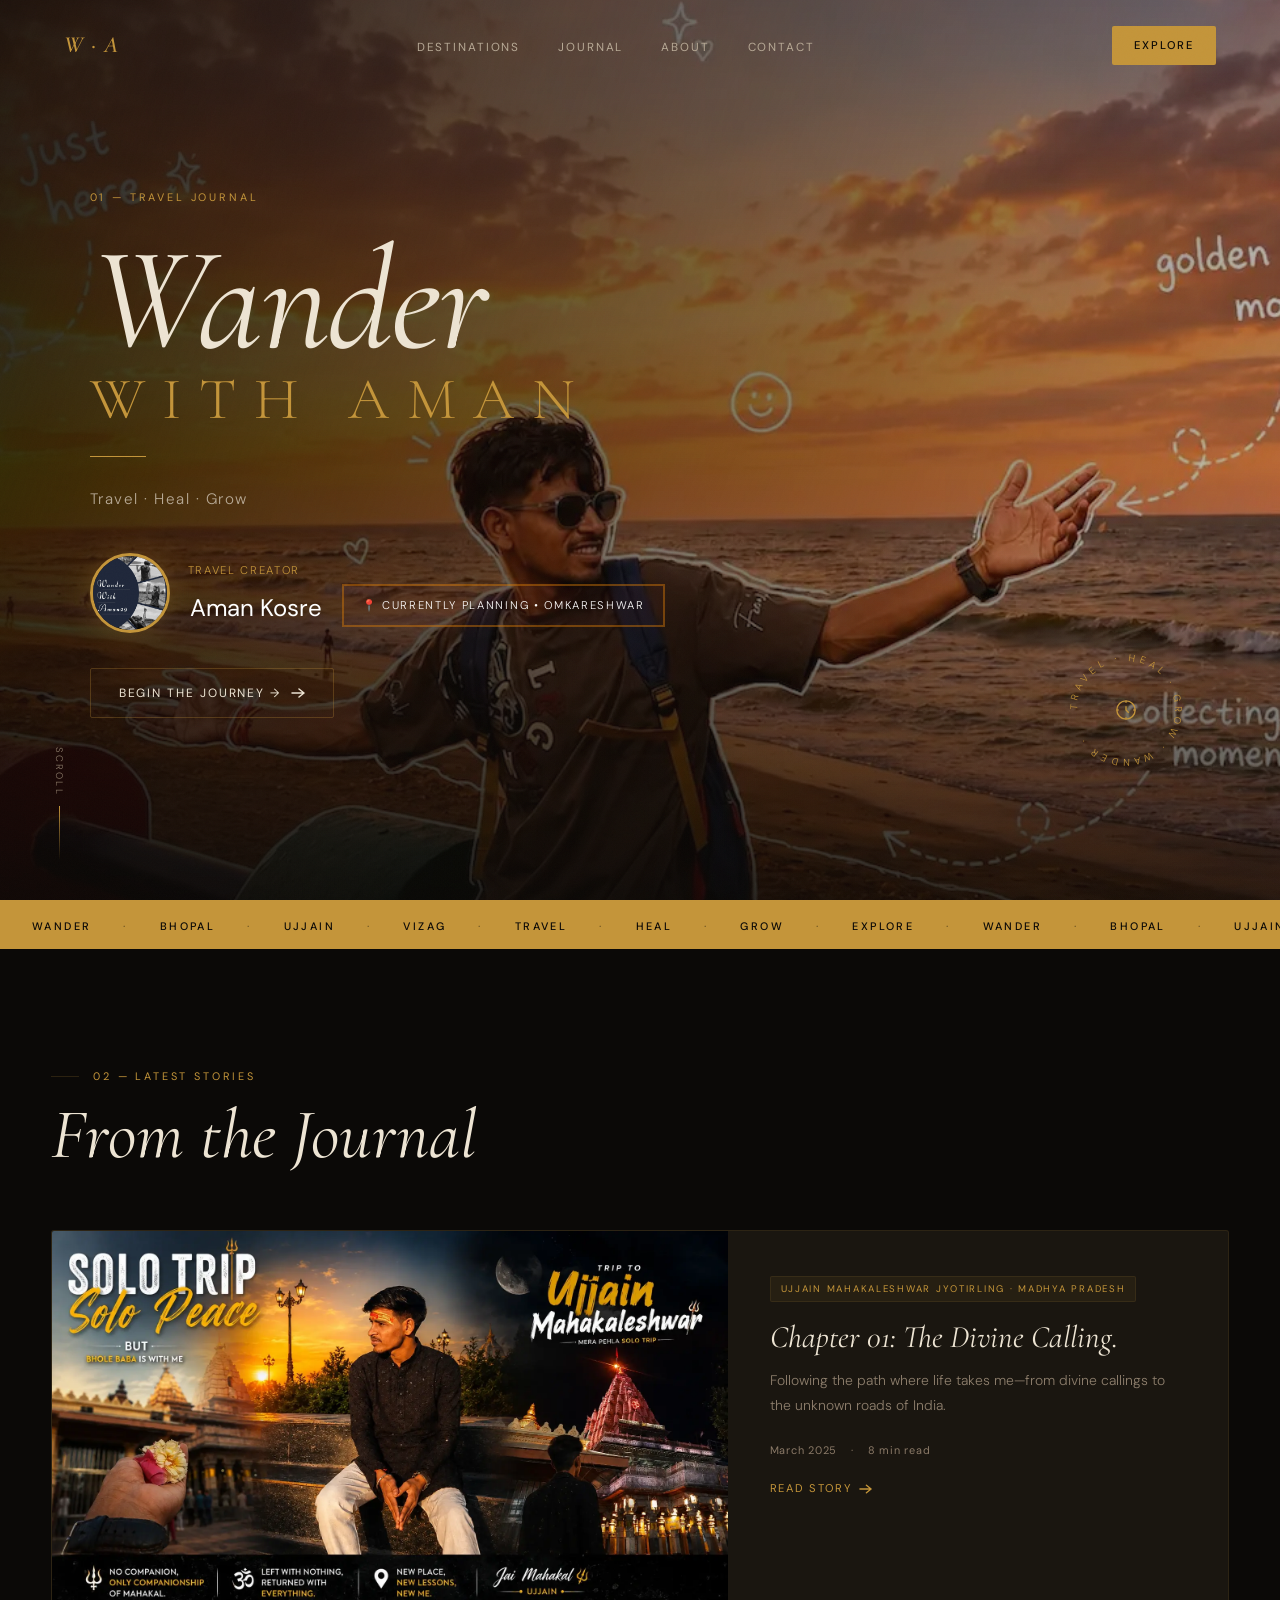
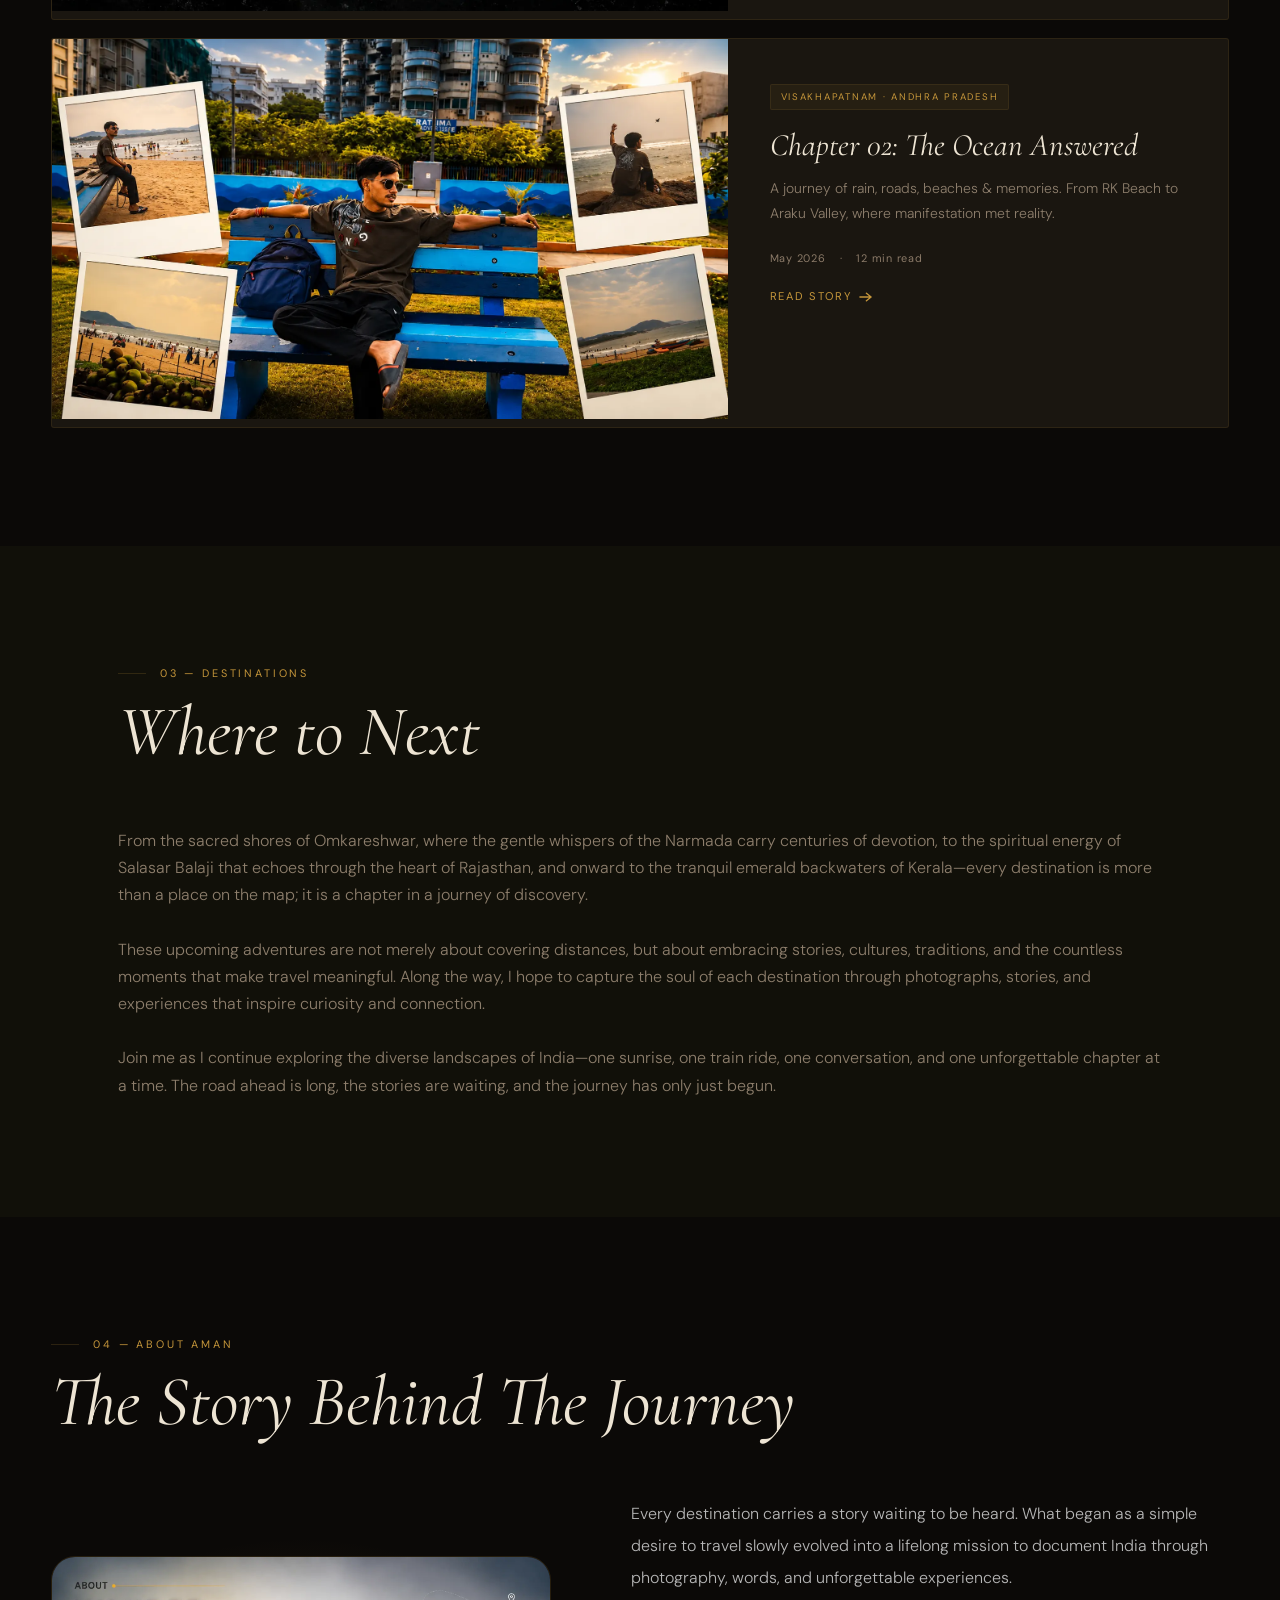
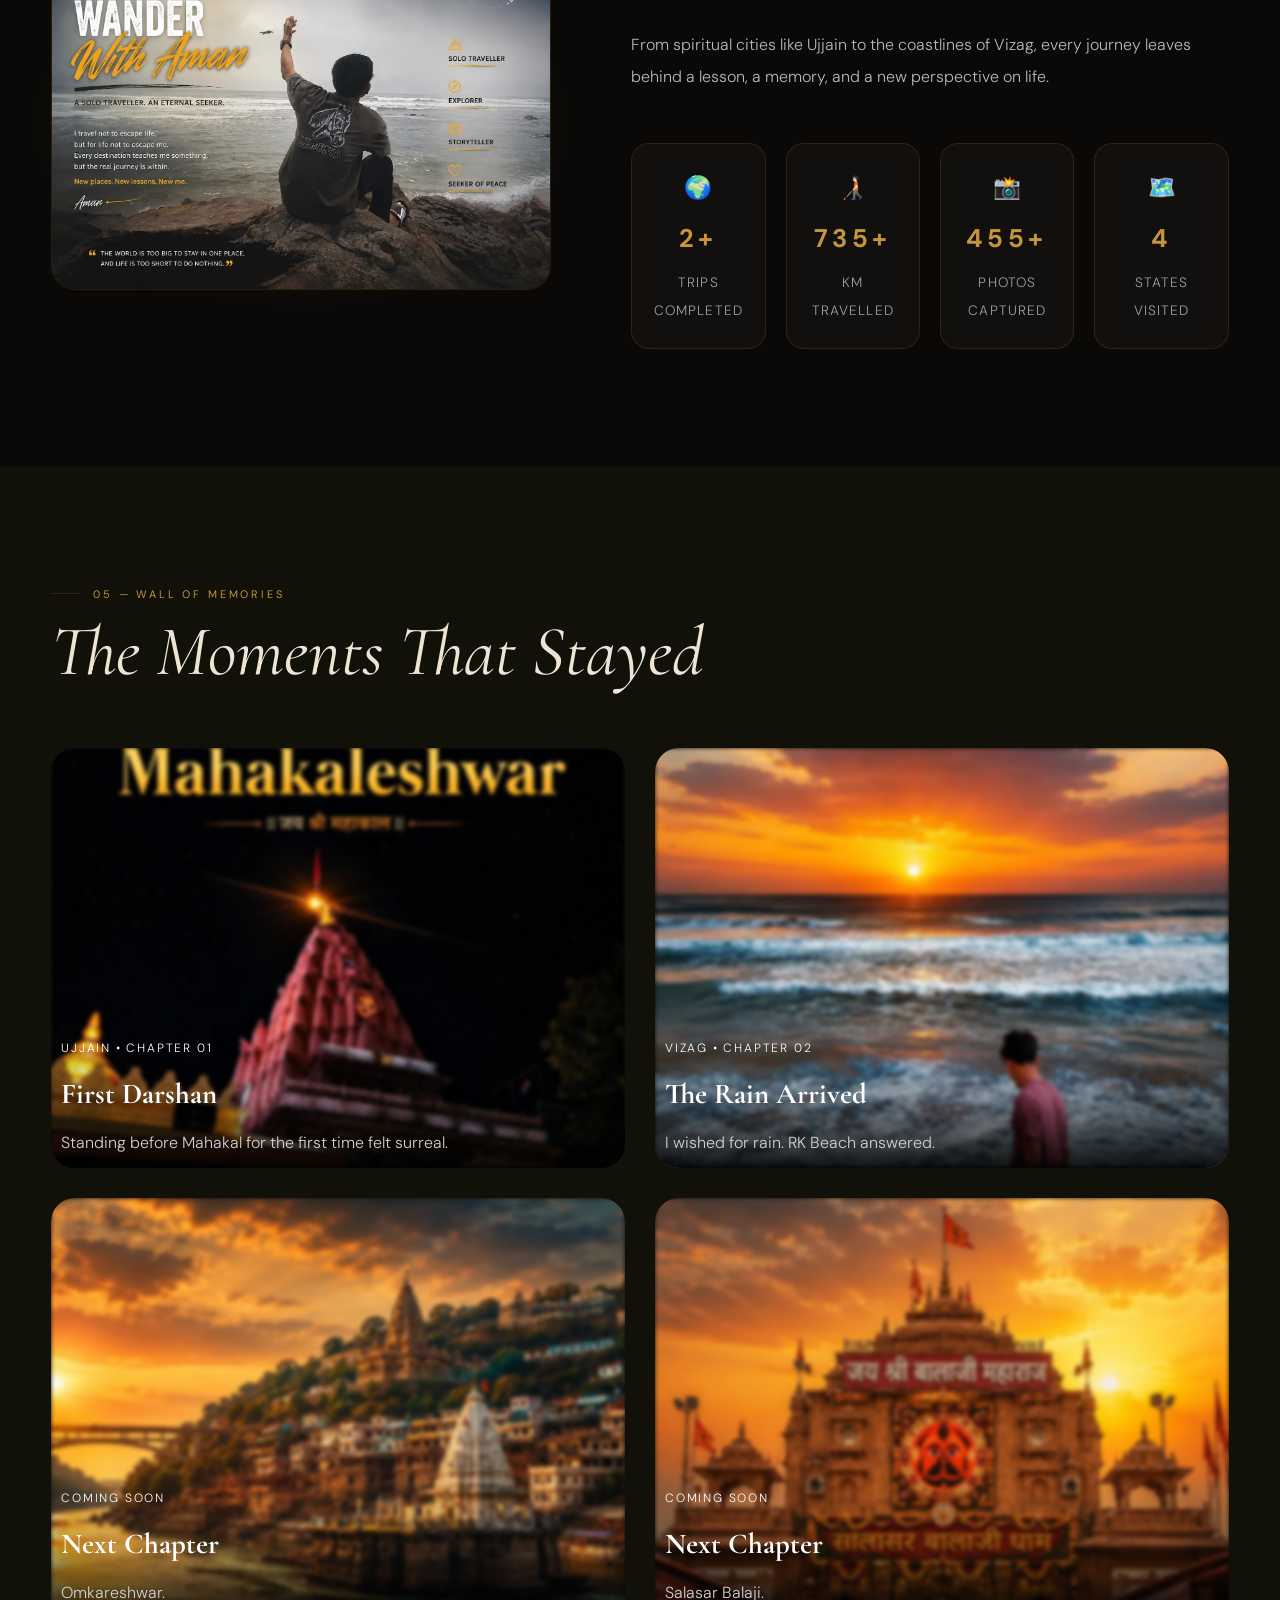
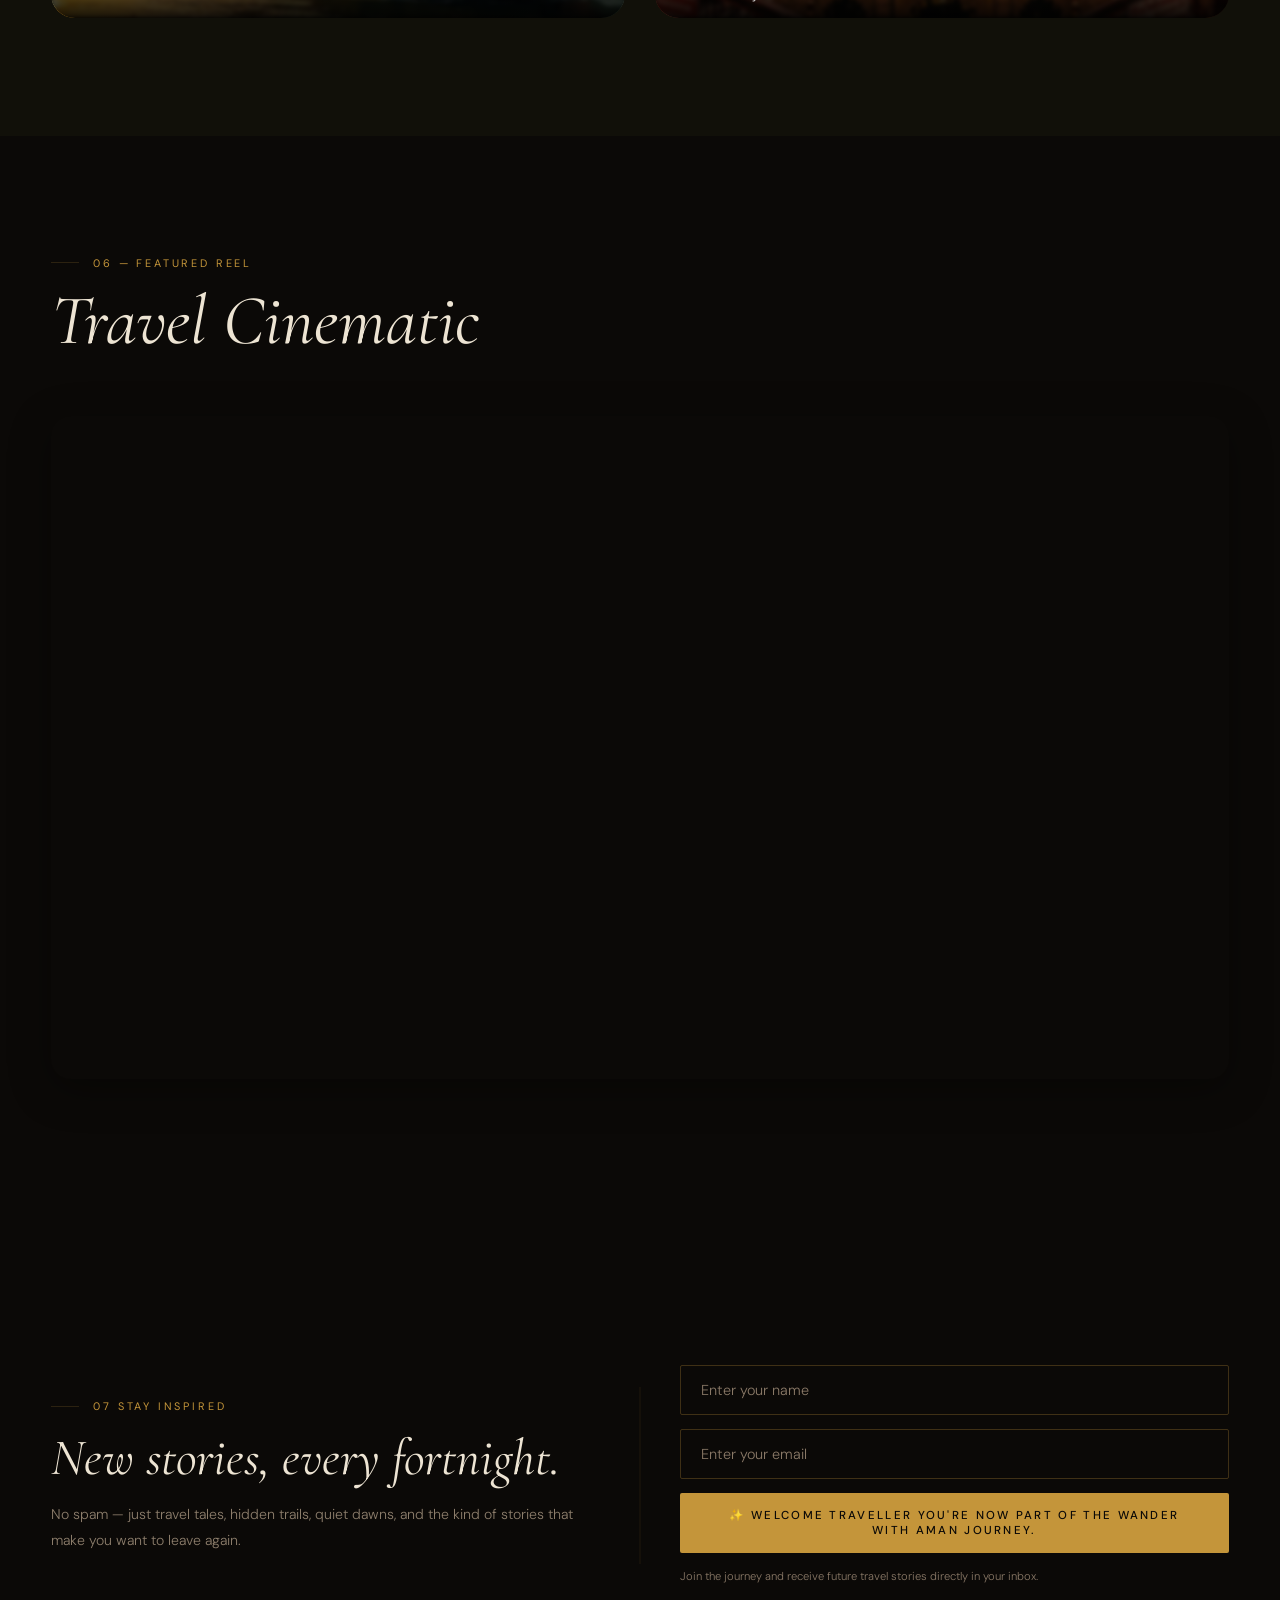
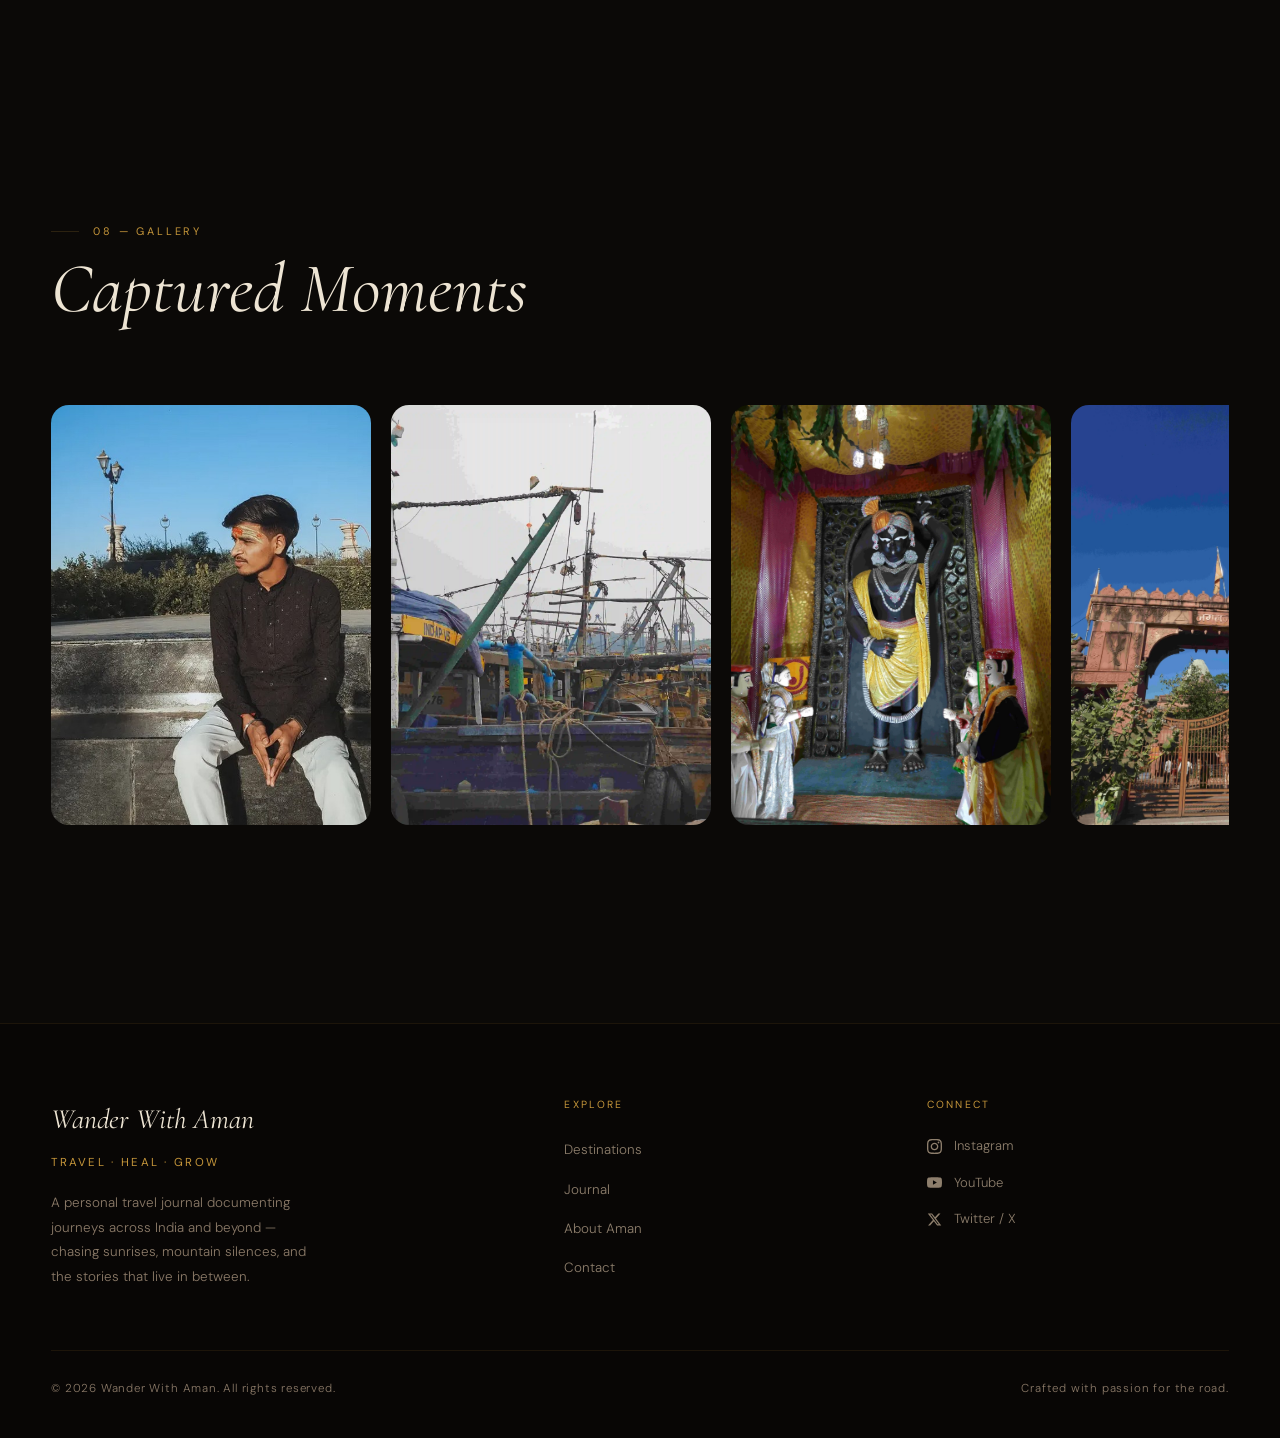
==== commit b63a9966: "Update index.html" ====
--- a/index.html
+++ b/index.html
@@ -29,7 +29,7 @@
   <title>Wander With Aman — Travel. Heal. Grow.</title>
   <link rel="canonical" href="https://wanderwithaman.vercel.app/">
   <link rel="preconnect" href="https://fonts.googleapis.com">
-  <link rel="preconnect" href="https://fonts.gstatic.com" crossorigin>
+  <link rel="preconnect" href="https://fonts.gstatic.com" crossorigin="">
   <link rel="icon" type="image/png" href="Images/WanderWithAman/Favicon.png">
   <link rel="stylesheet" href="css/style.css">
   <link
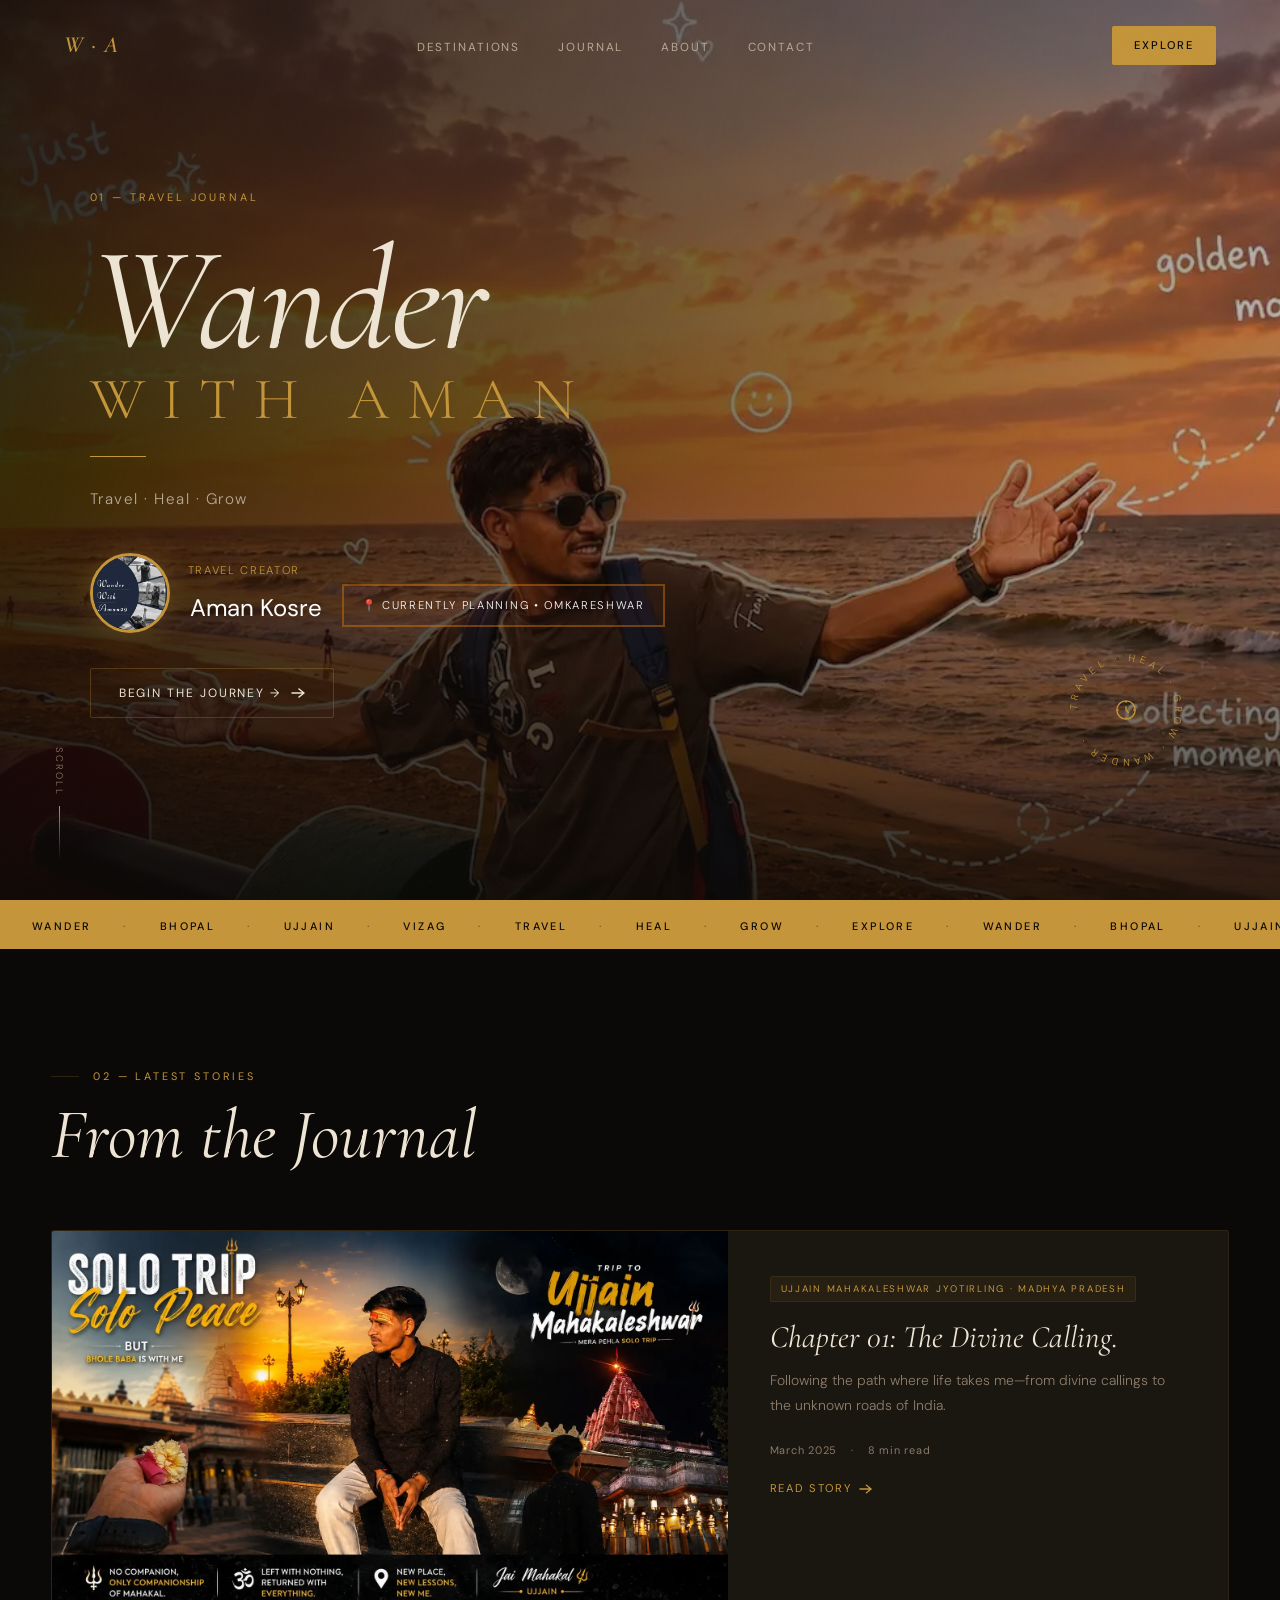
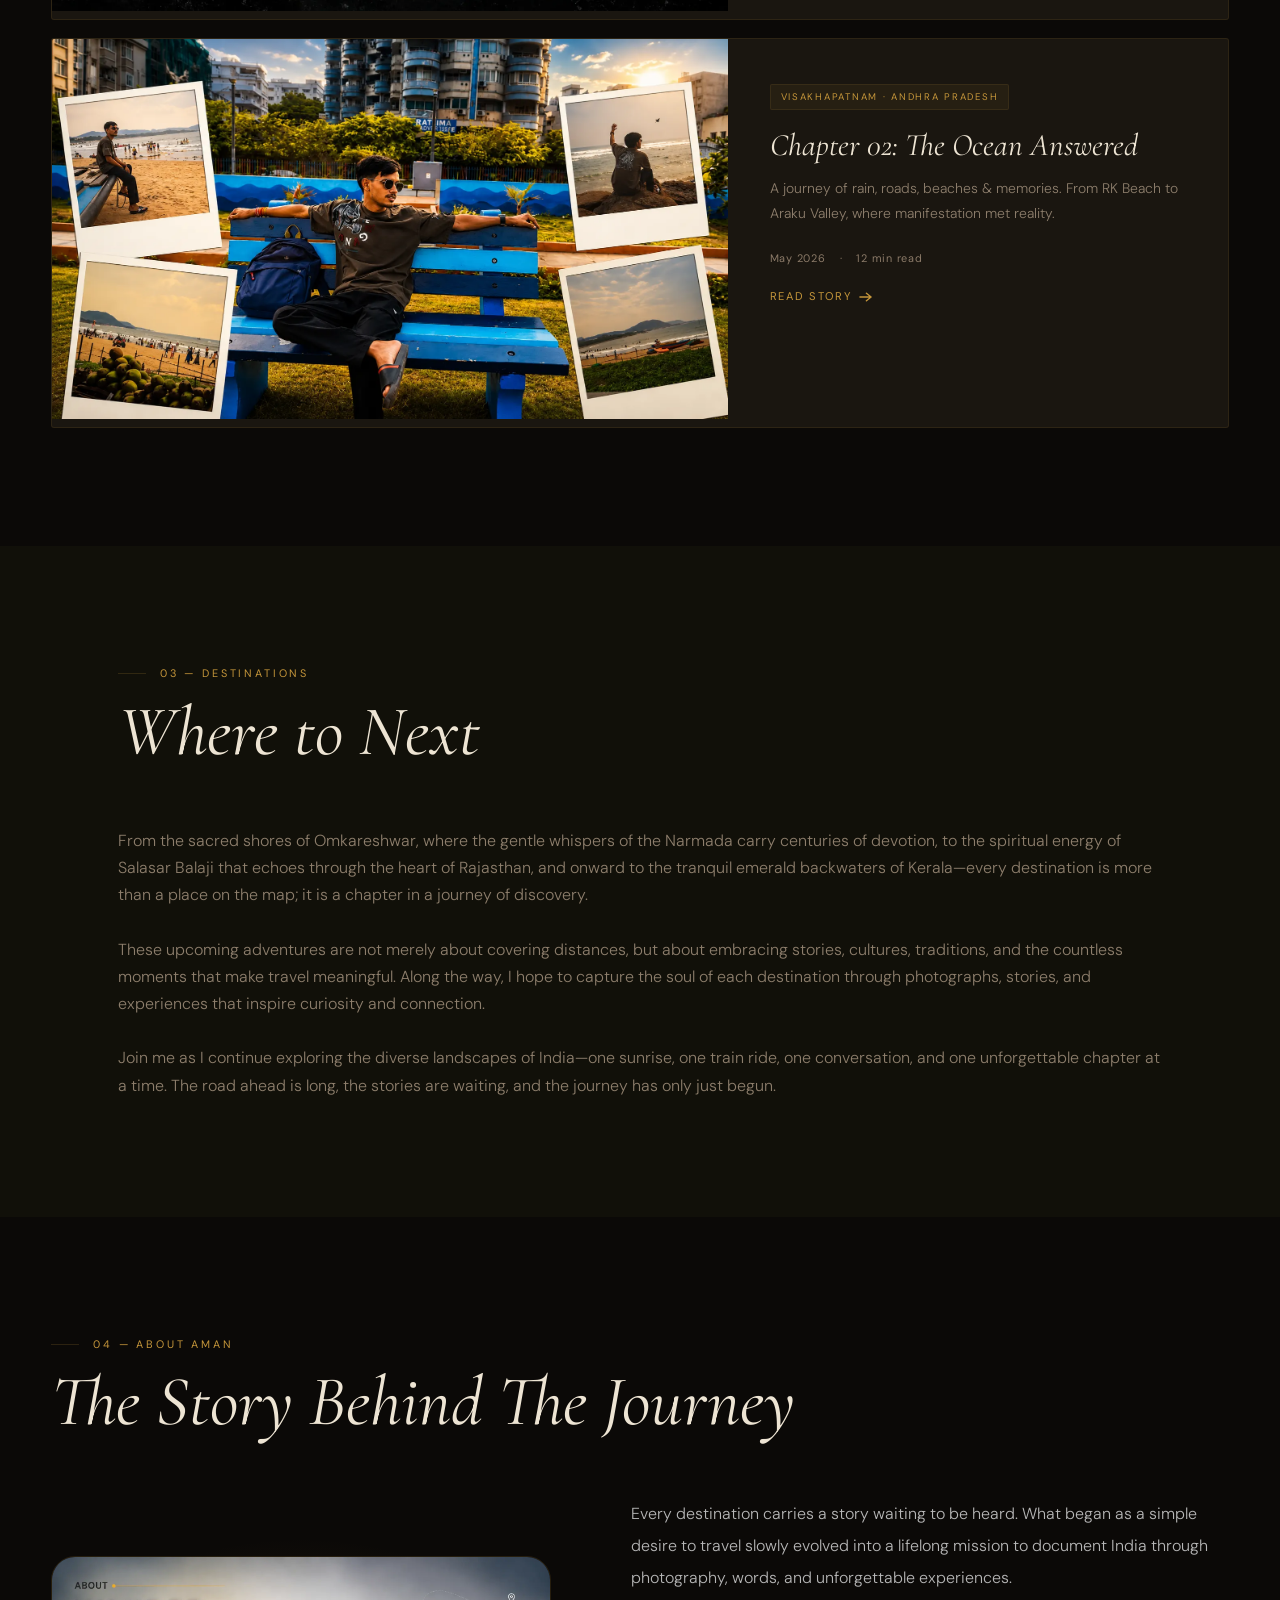
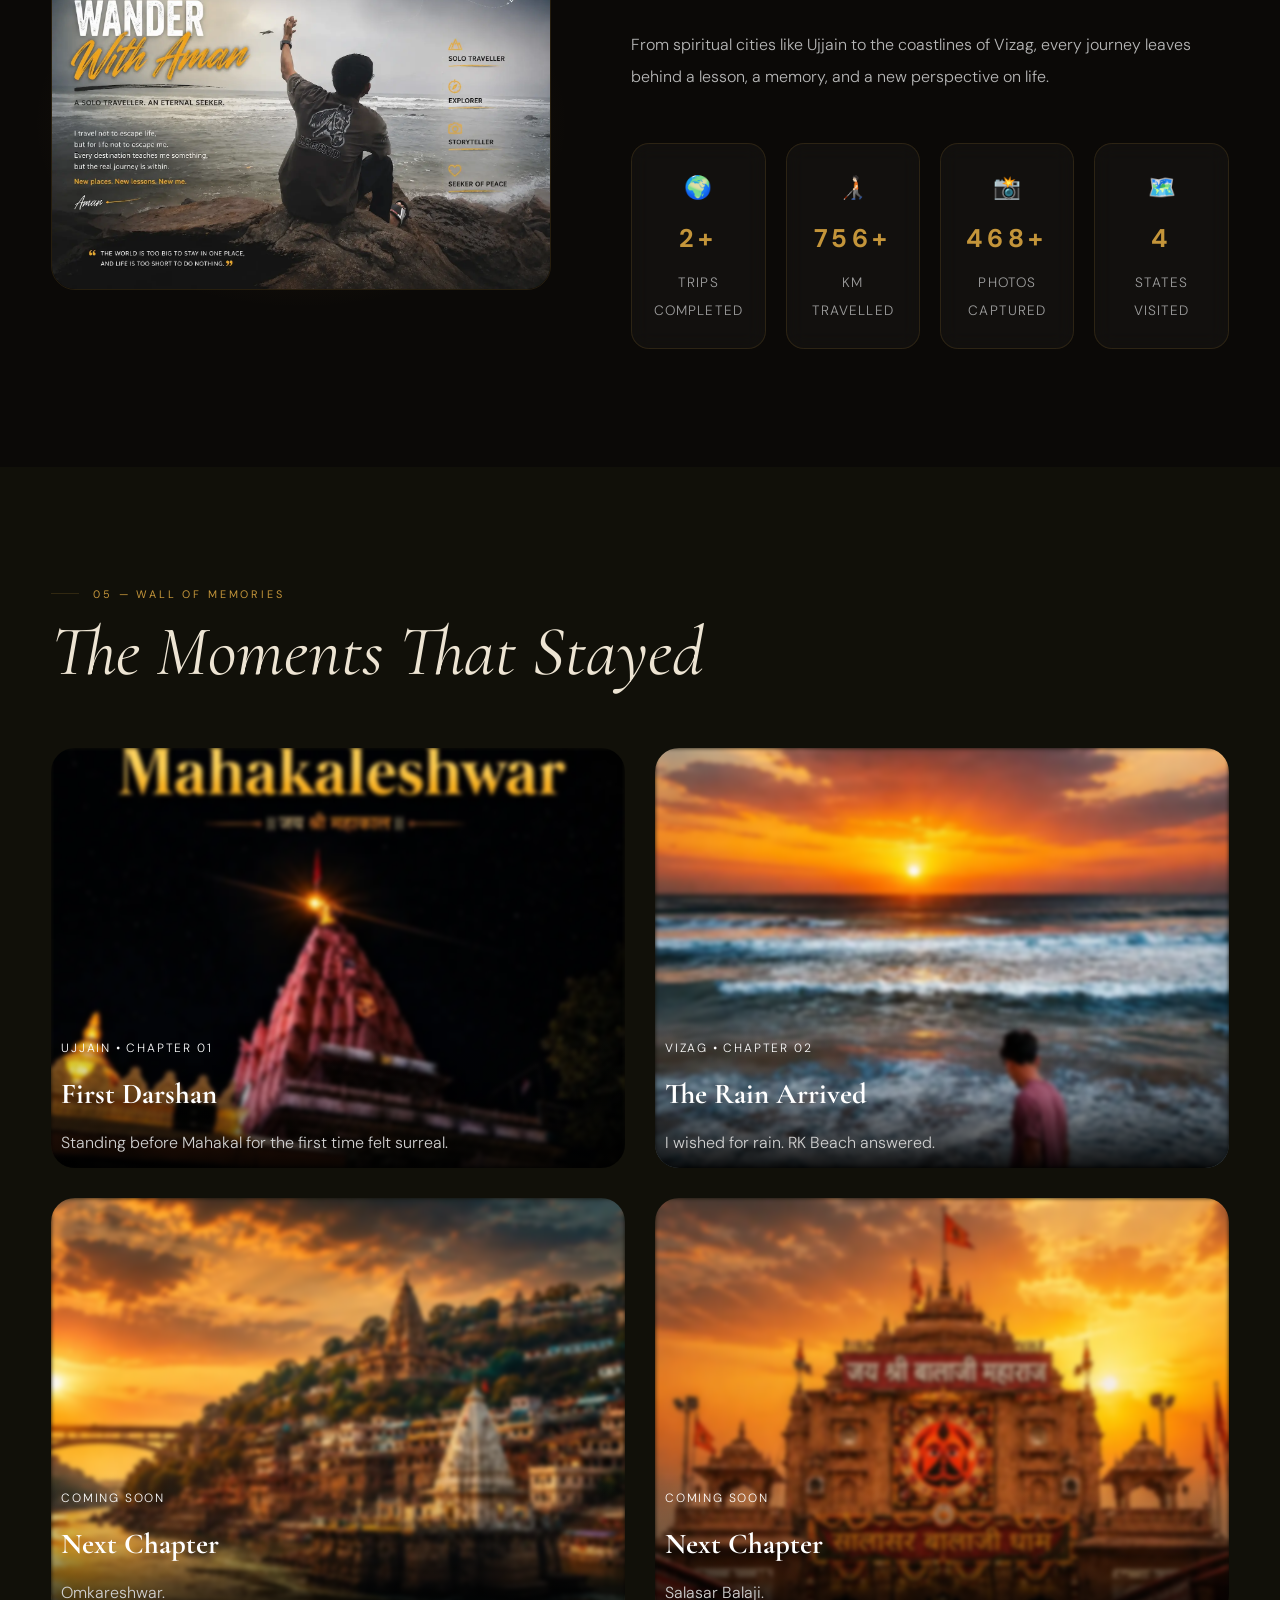
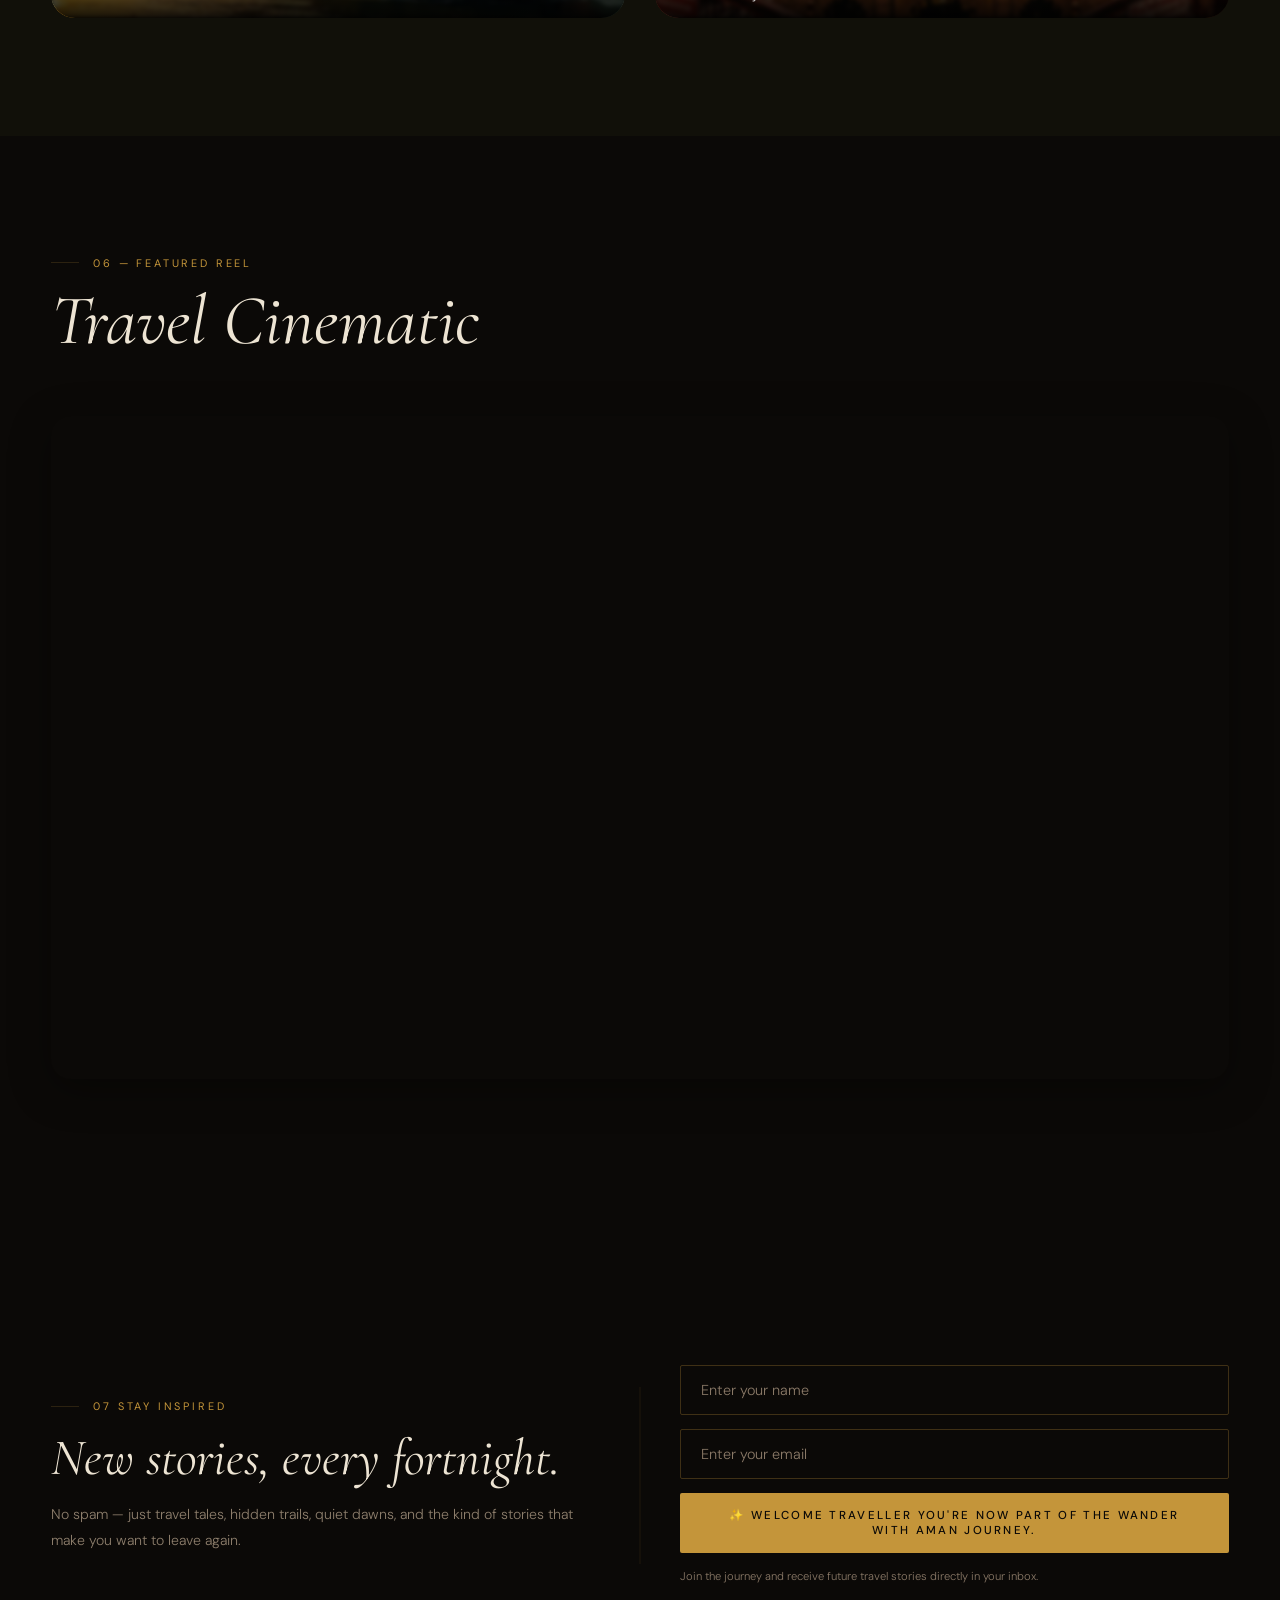
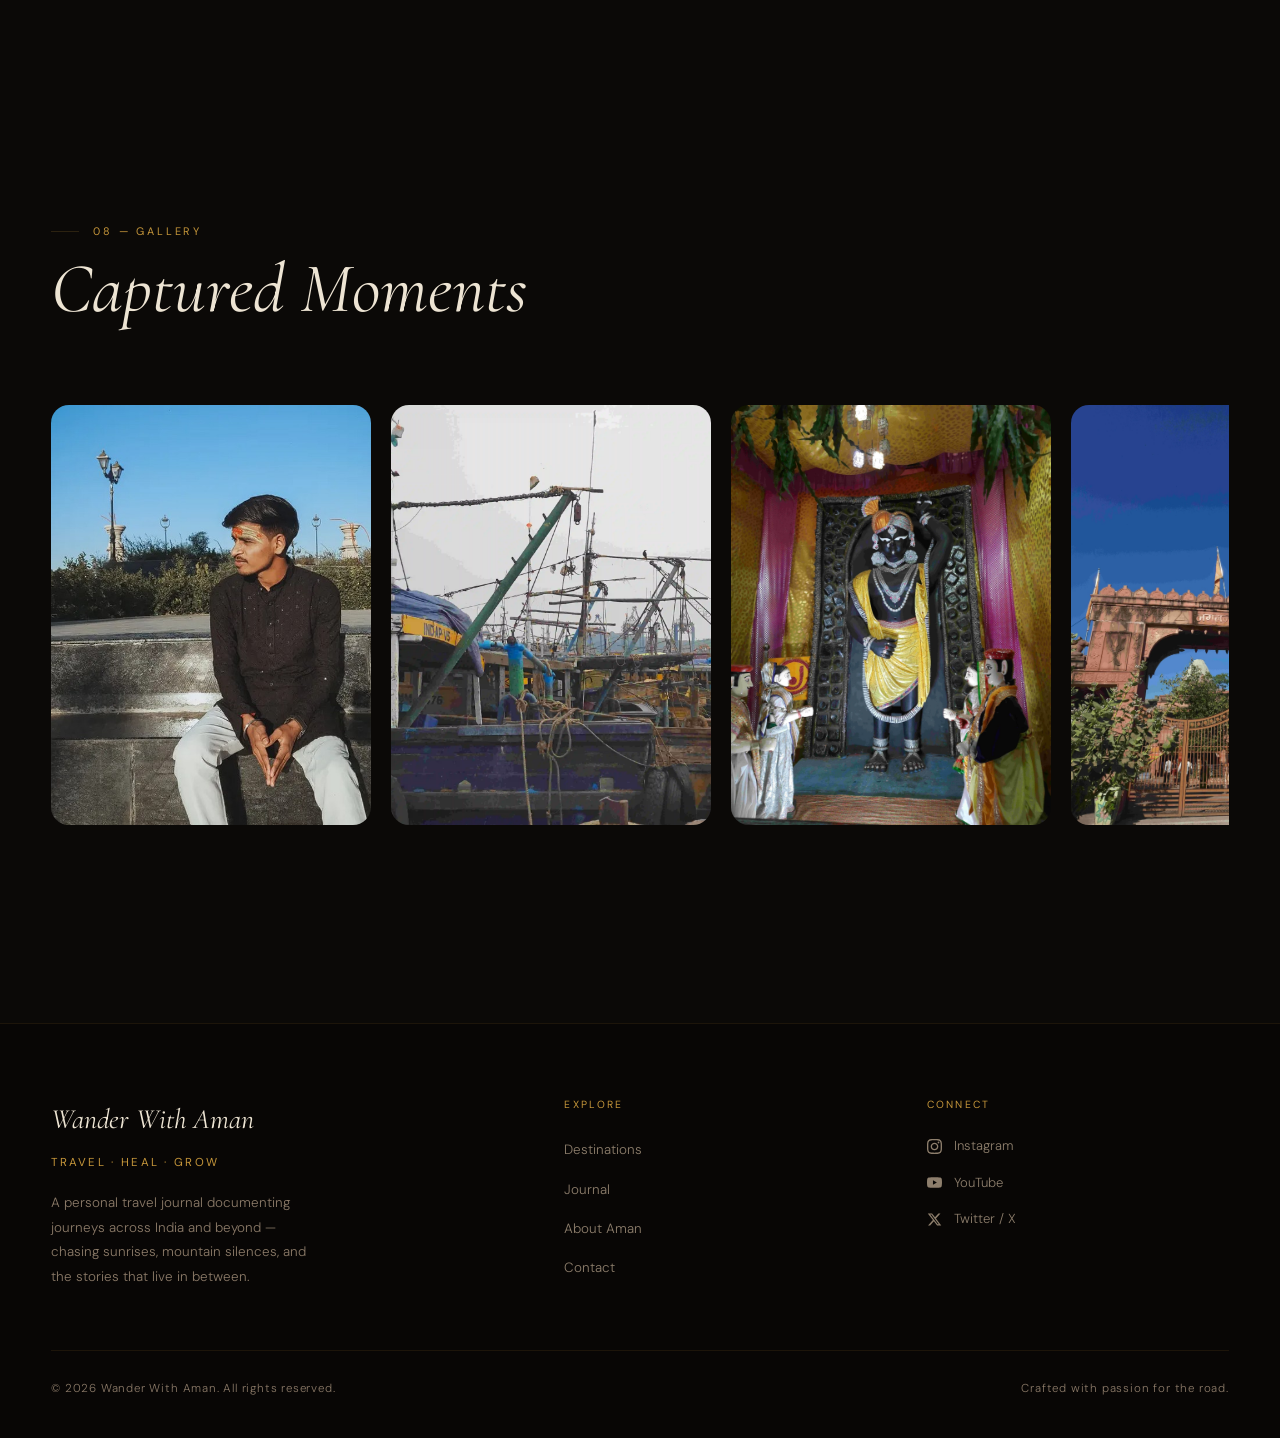
==== commit ad277be6: "Update index.html" ====
--- a/index.html
+++ b/index.html
@@ -98,8 +98,8 @@
       <p class="hero-tagline">Travel · Heal · Grow</p>
       <div class="hero-profile">
 
-        <img src="Images/WanderWithAman/wanderwithaman.jpg"
-          alt="Aman Kosre - Travel Creator and Founder of Wander With Aman" loading="lazy">
+        <img src="Images/WanderWithAman/wanderwithaman.webp"
+          alt="Aman Kosre - Travel Creator and Founder of Wander With Aman" loading="eager">
 
         <div class="hero-profile-info">
           <span>Travel Creator</span>
@@ -502,7 +502,7 @@
           </div>
         </a>
 
-        <a href="omkareshwar.html" class="memory-card">
+        <a class="memory-card">
           <img src="Images/Omkareshwar/Omkareshwar_Travel_Poster.webp" alt="Omkareshwar">
 
           <div class="memory-content">
@@ -514,7 +514,7 @@
           </div>
         </a>
 
-        <a href="salasar-balaji.html" class="memory-card">
+        <a class="memory-card">
           <img src="Images/Balaji/Salasar_Balaji_Temple.webp" alt="Salasar Balaji Temple">
           <div class="memory-content">
             <span>Coming Soon</span>
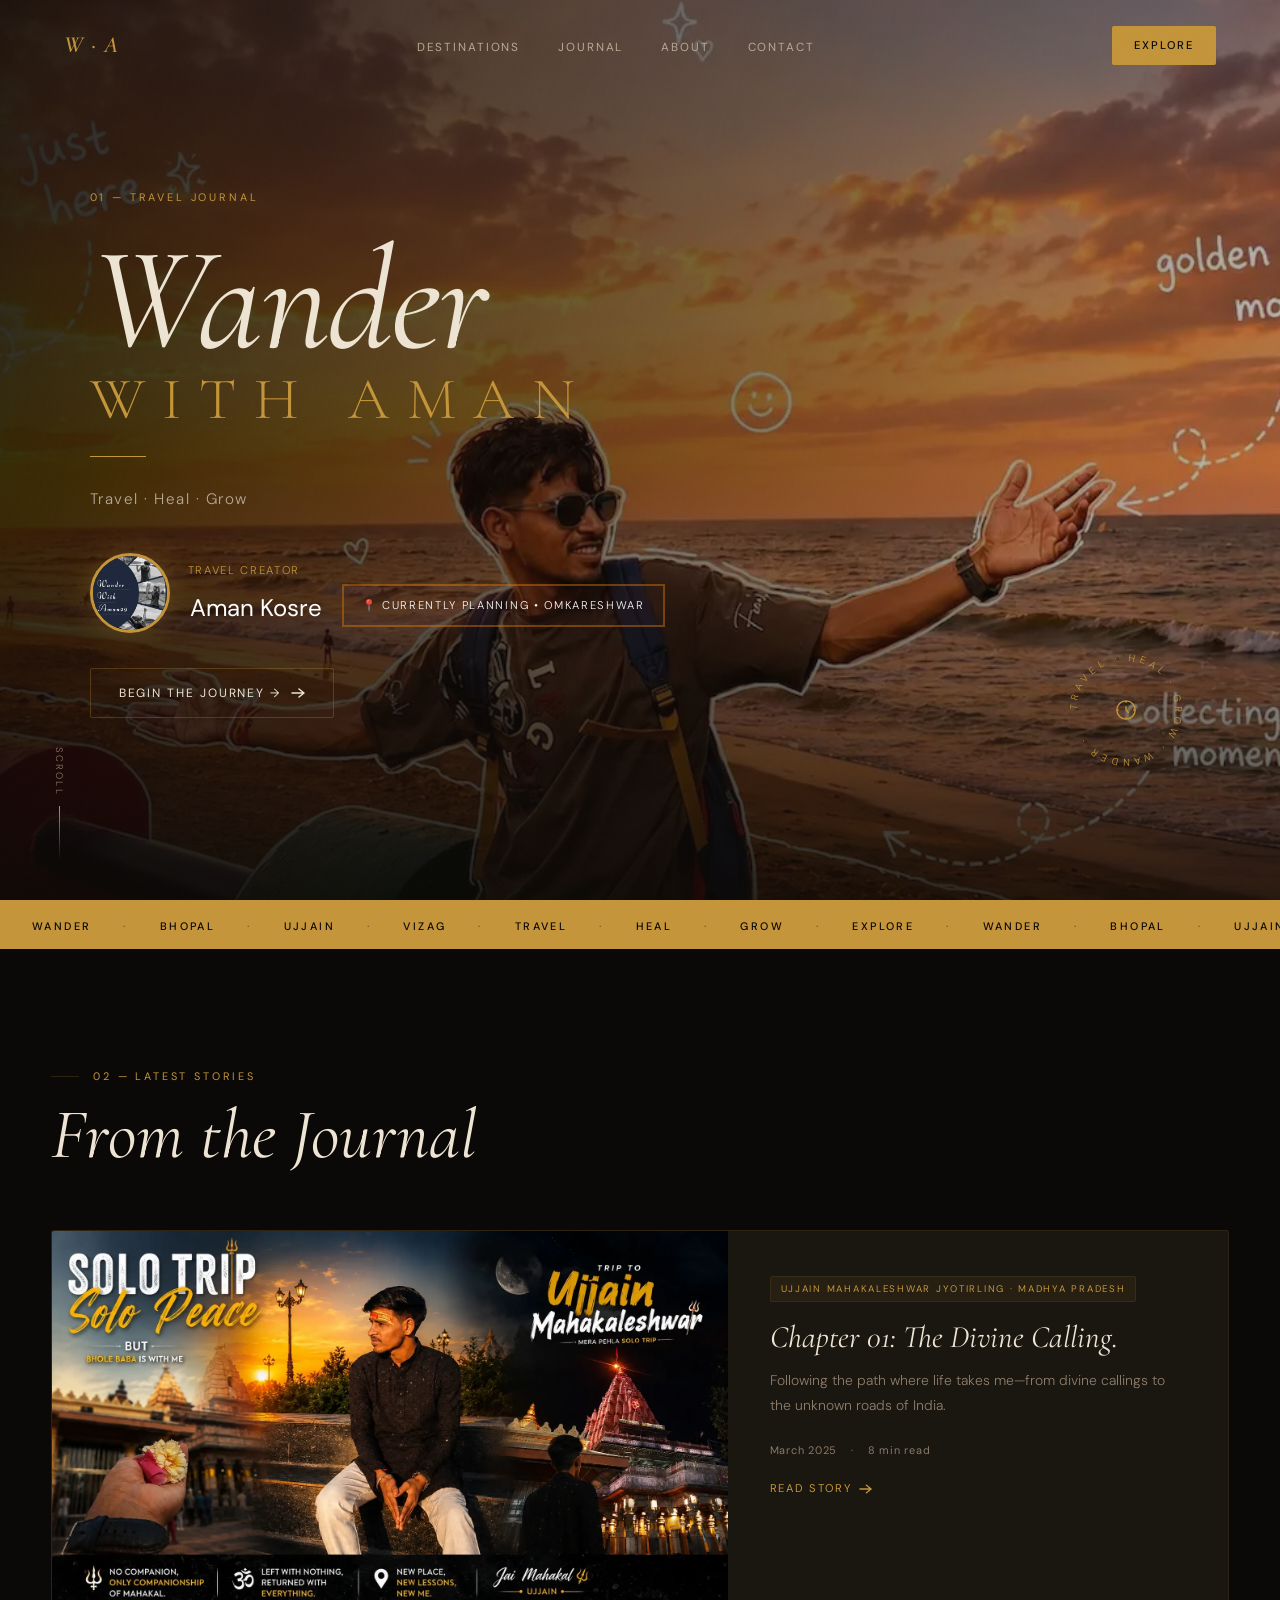
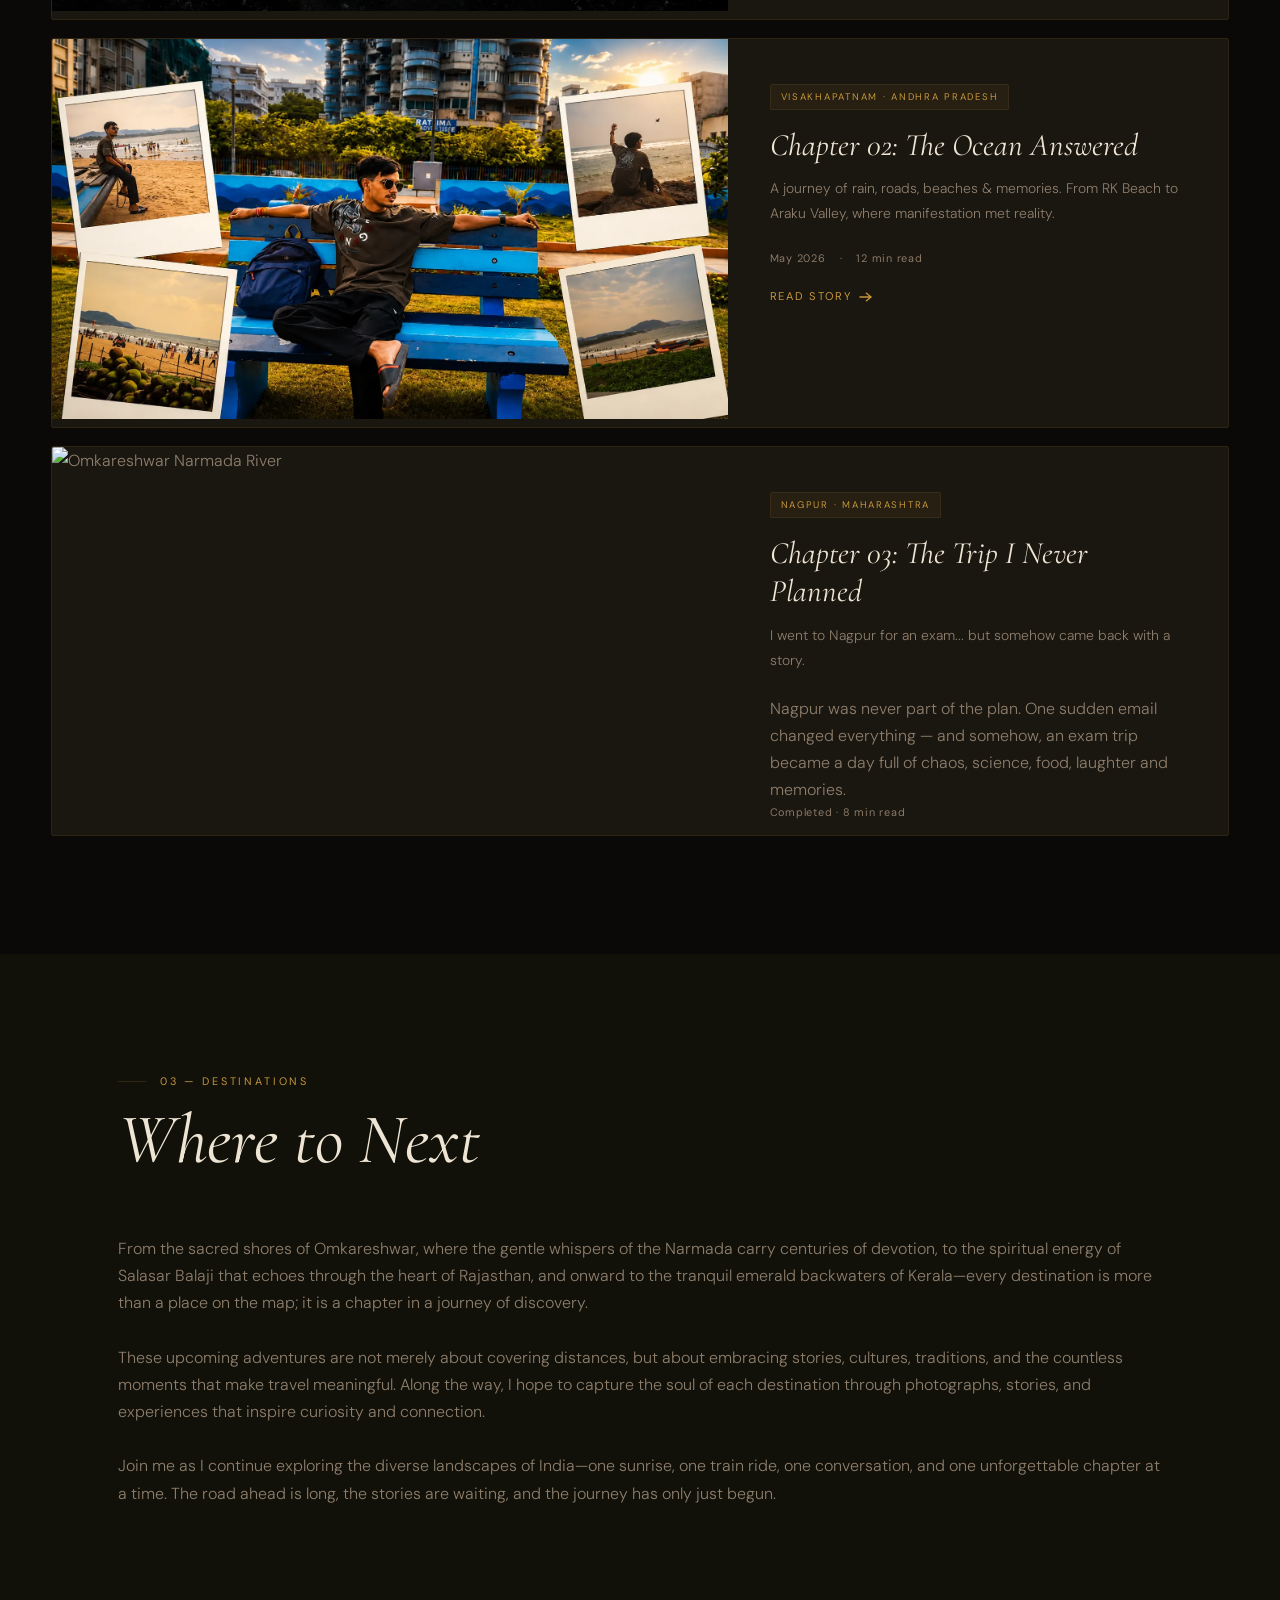
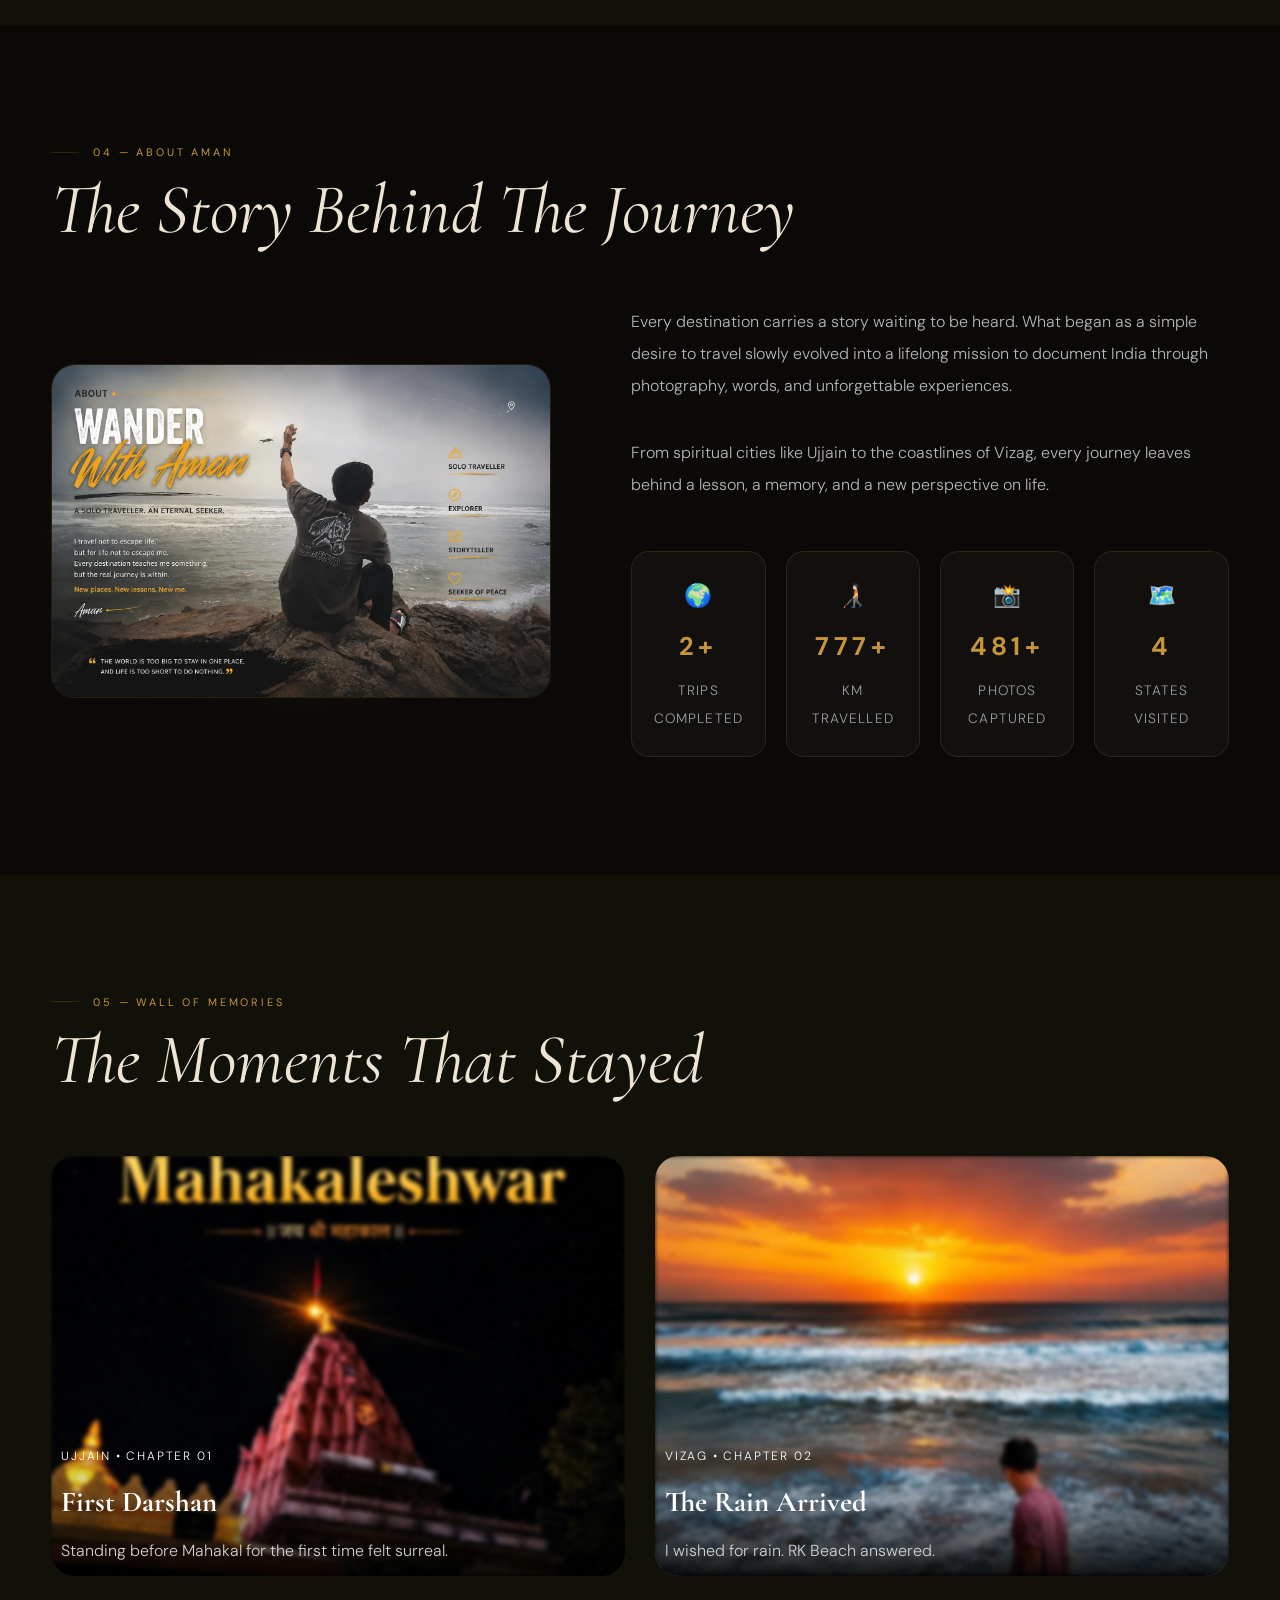
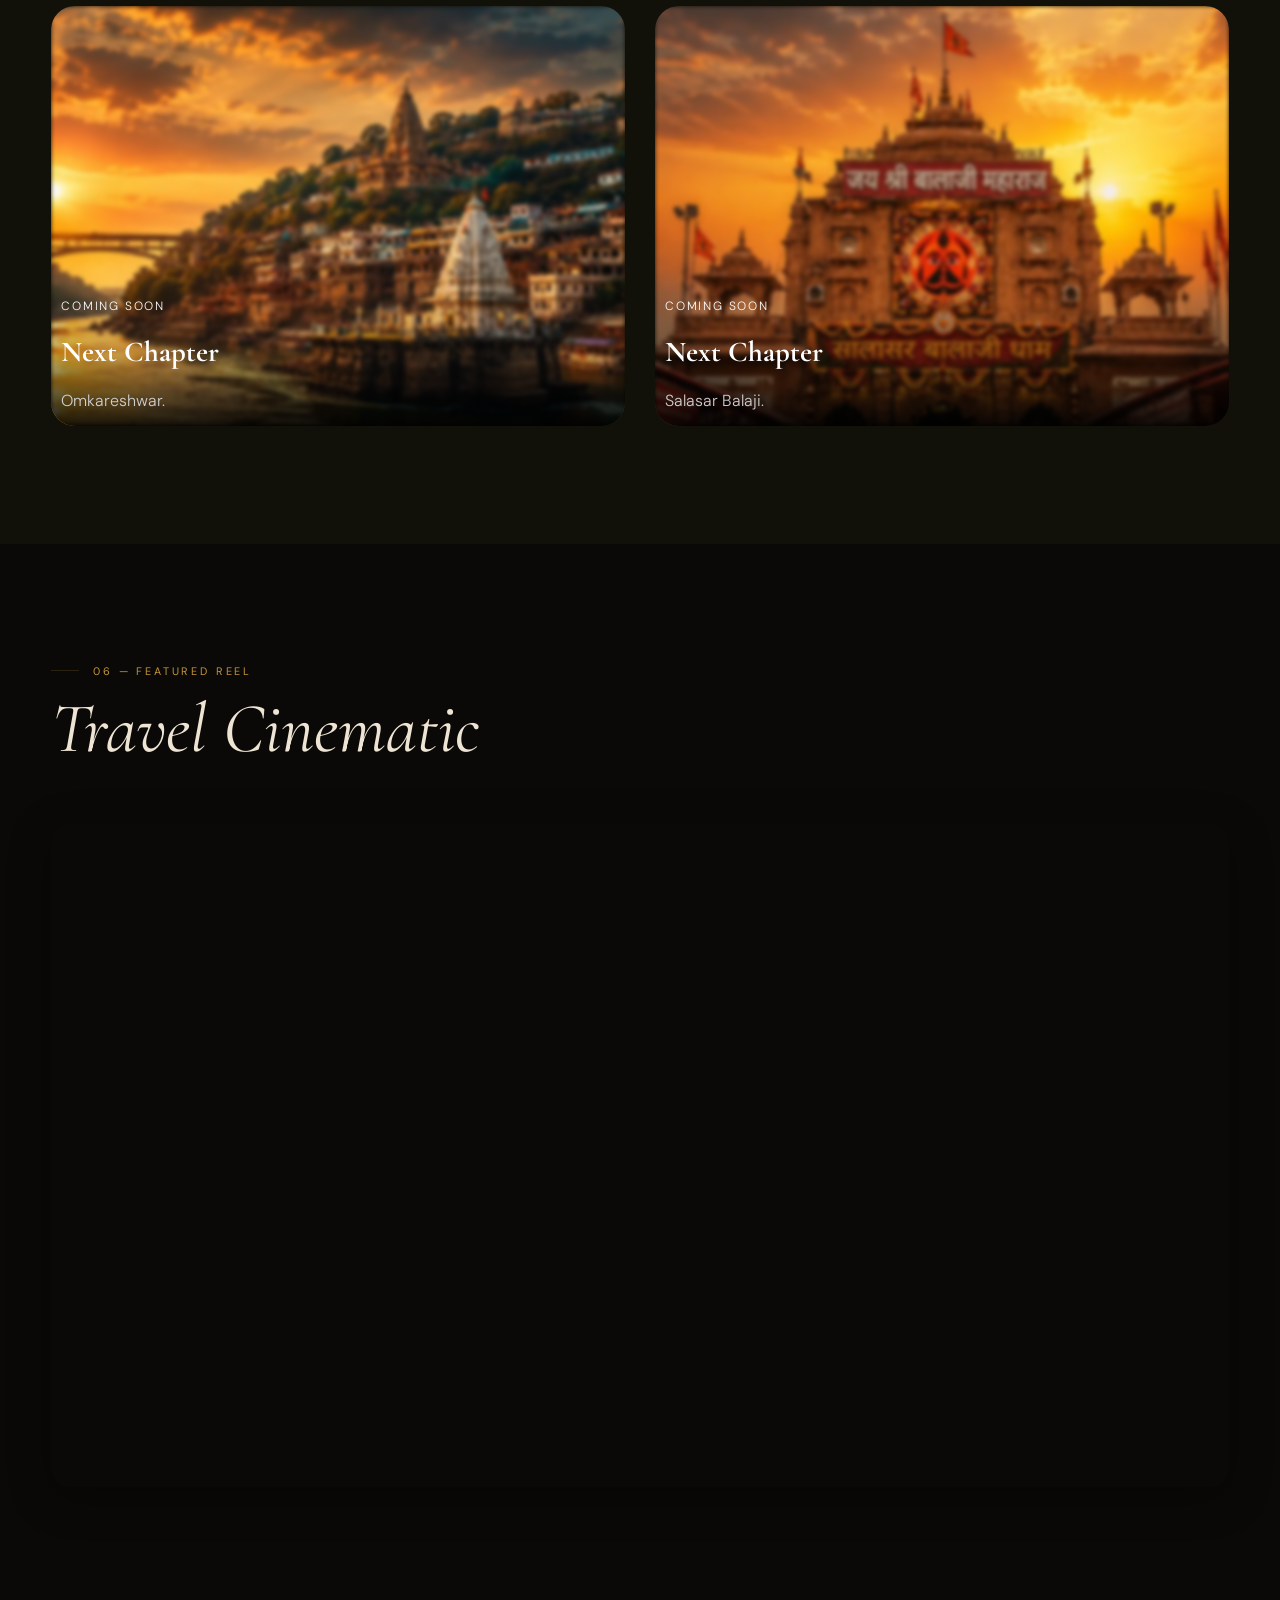
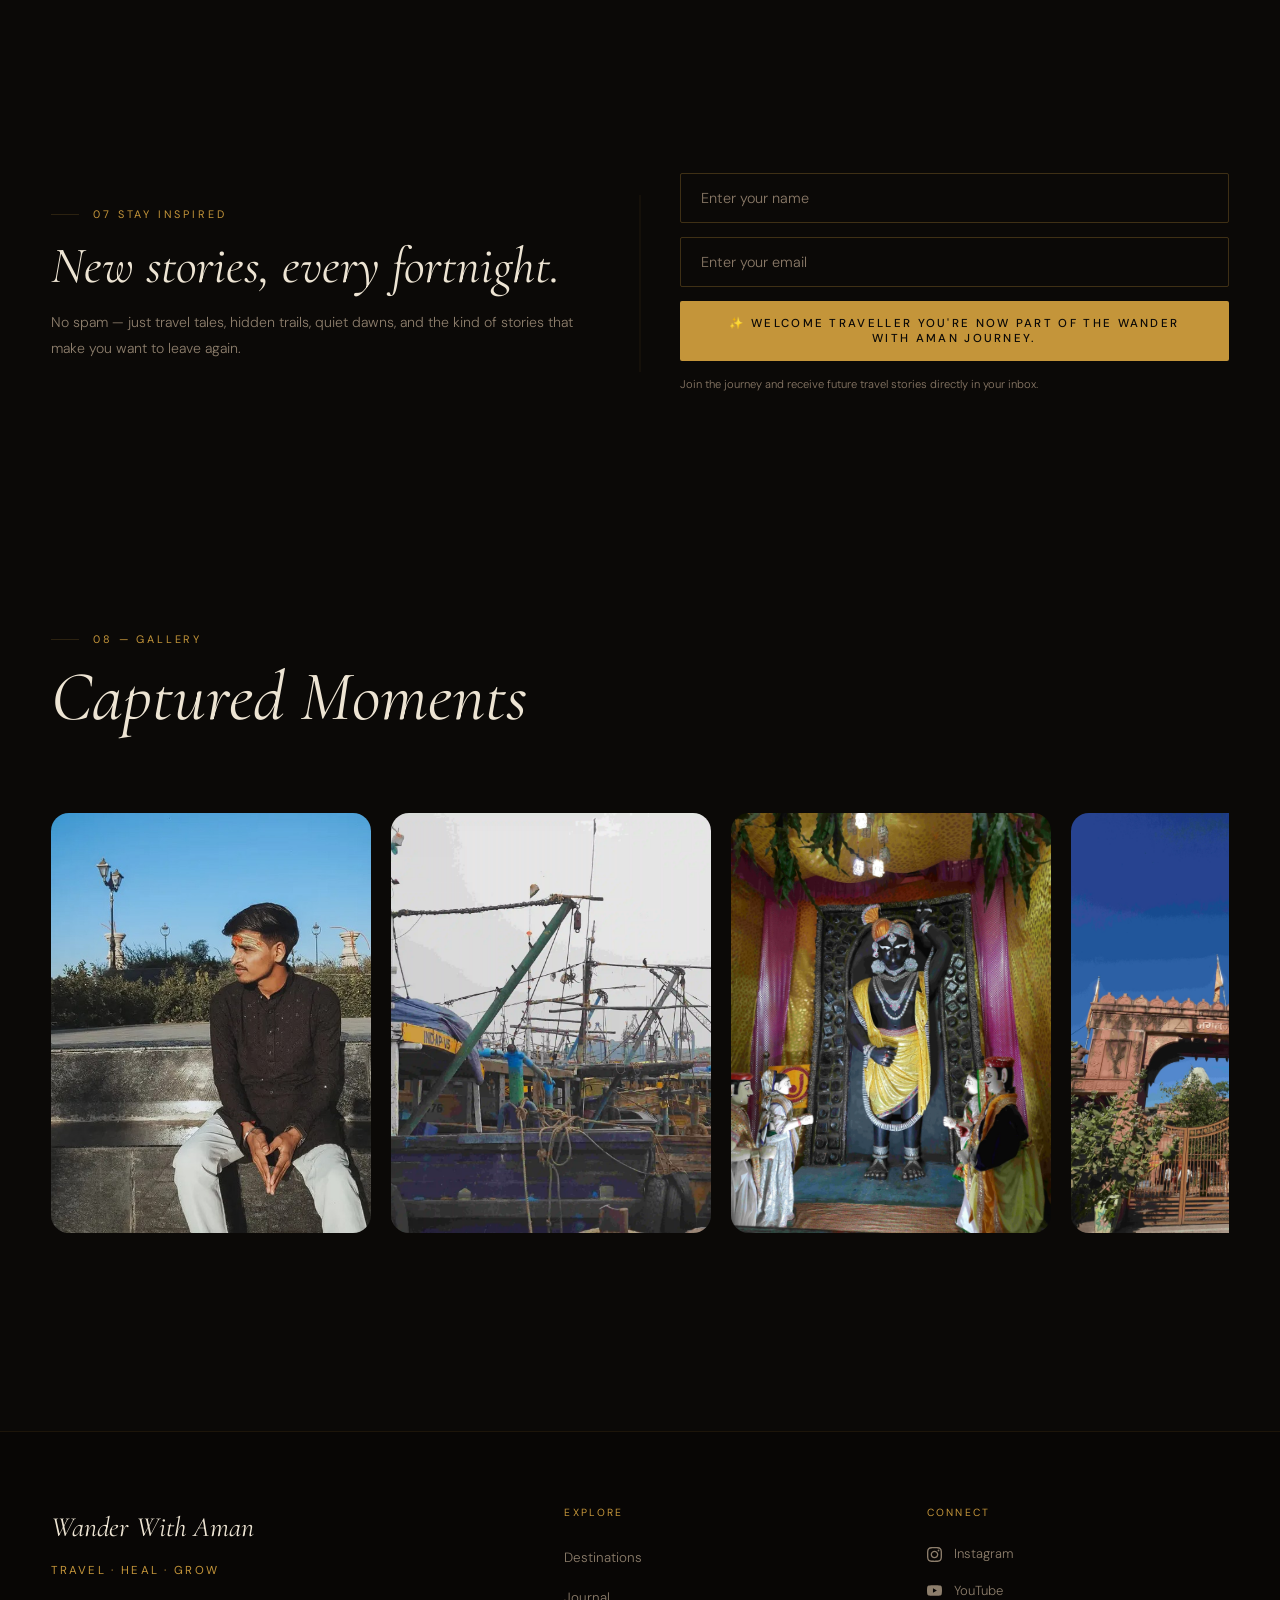
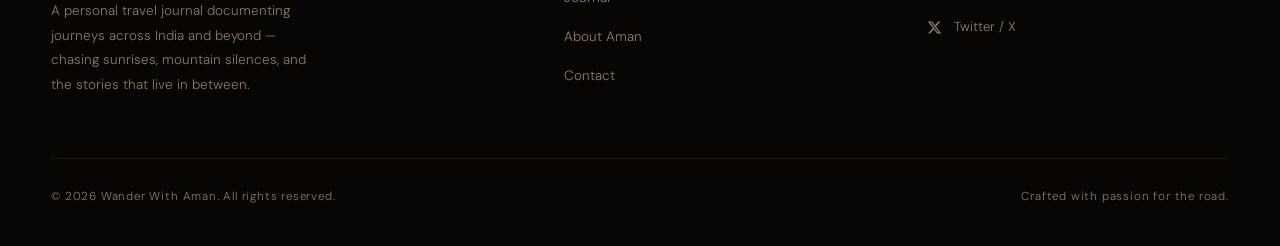
==== commit cf69262b: "Update article content for Nagpur blog" ====
--- a/index.html
+++ b/index.html
@@ -219,21 +219,26 @@
             </a>
           </div>
         </article>
-        <!-- <article class="j-card j-card--feat reveal">
+        <article class="j-card j-card--feat reveal">
           <div class="j-img">
-            <img src="Images/Omkareshwar/Om.webp" alt="Omkareshwar Narmada River" loading="lazy">
+            <img src="/Images/Nagpur/nagpur_hero.webp" alt="Omkareshwar Narmada River" loading="lazy">
           </div>
           <div class="j-body">
-            <span class="j-tag">Omkareshwar · Madhya Pradesh</span>
-            <h3 class="j-title">Chapter 03: The River That Calls Back</h3>
-            <p class="j-excerpt">A spiritual journey to the sacred Omkareshwar where the Narmada flows and time slows
-              down.</p>
+            <span class="j-tag">Nagpur · Maharashtra</span>
+
+            <h3 class="j-title">Chapter 03: The Trip I Never Planned</h3>
+
+            <p class="j-excerpt">I went to Nagpur for an exam...
+              but somehow came back with a story.</p>
+
+            <p>Nagpur was never part of the plan. One sudden email changed everything — and somehow, an exam trip became
+              a day full of chaos, science, food, laughter and memories.</p>
+
             <div class="j-meta">
-              <span>Coming Soon</span>
-              <span>·</span>
-              <span>8 min read</span>
-            </div>
-            <a href="omkareshwar.html" class="j-readmore">
+              <span>Completed · 8 min read</span>
+            </div>
+
+            <a href="nagpur-blogs.html" class="j-readmore">
               Read Story
               <svg width="13" height="10" viewBox="0 0 14 10" fill="none">
                 <path d="M1 5h12M8 1l5 4-5 4" stroke="currentColor" stroke-width="1.5" stroke-linecap="round"
@@ -241,7 +246,7 @@
               </svg>
             </a>
           </div>
-        </article> -->
+        </article>
         <!-- Chapter 04 - Salasar Balaji
         <article class="j-card reveal d3">
           <div class="j-img">
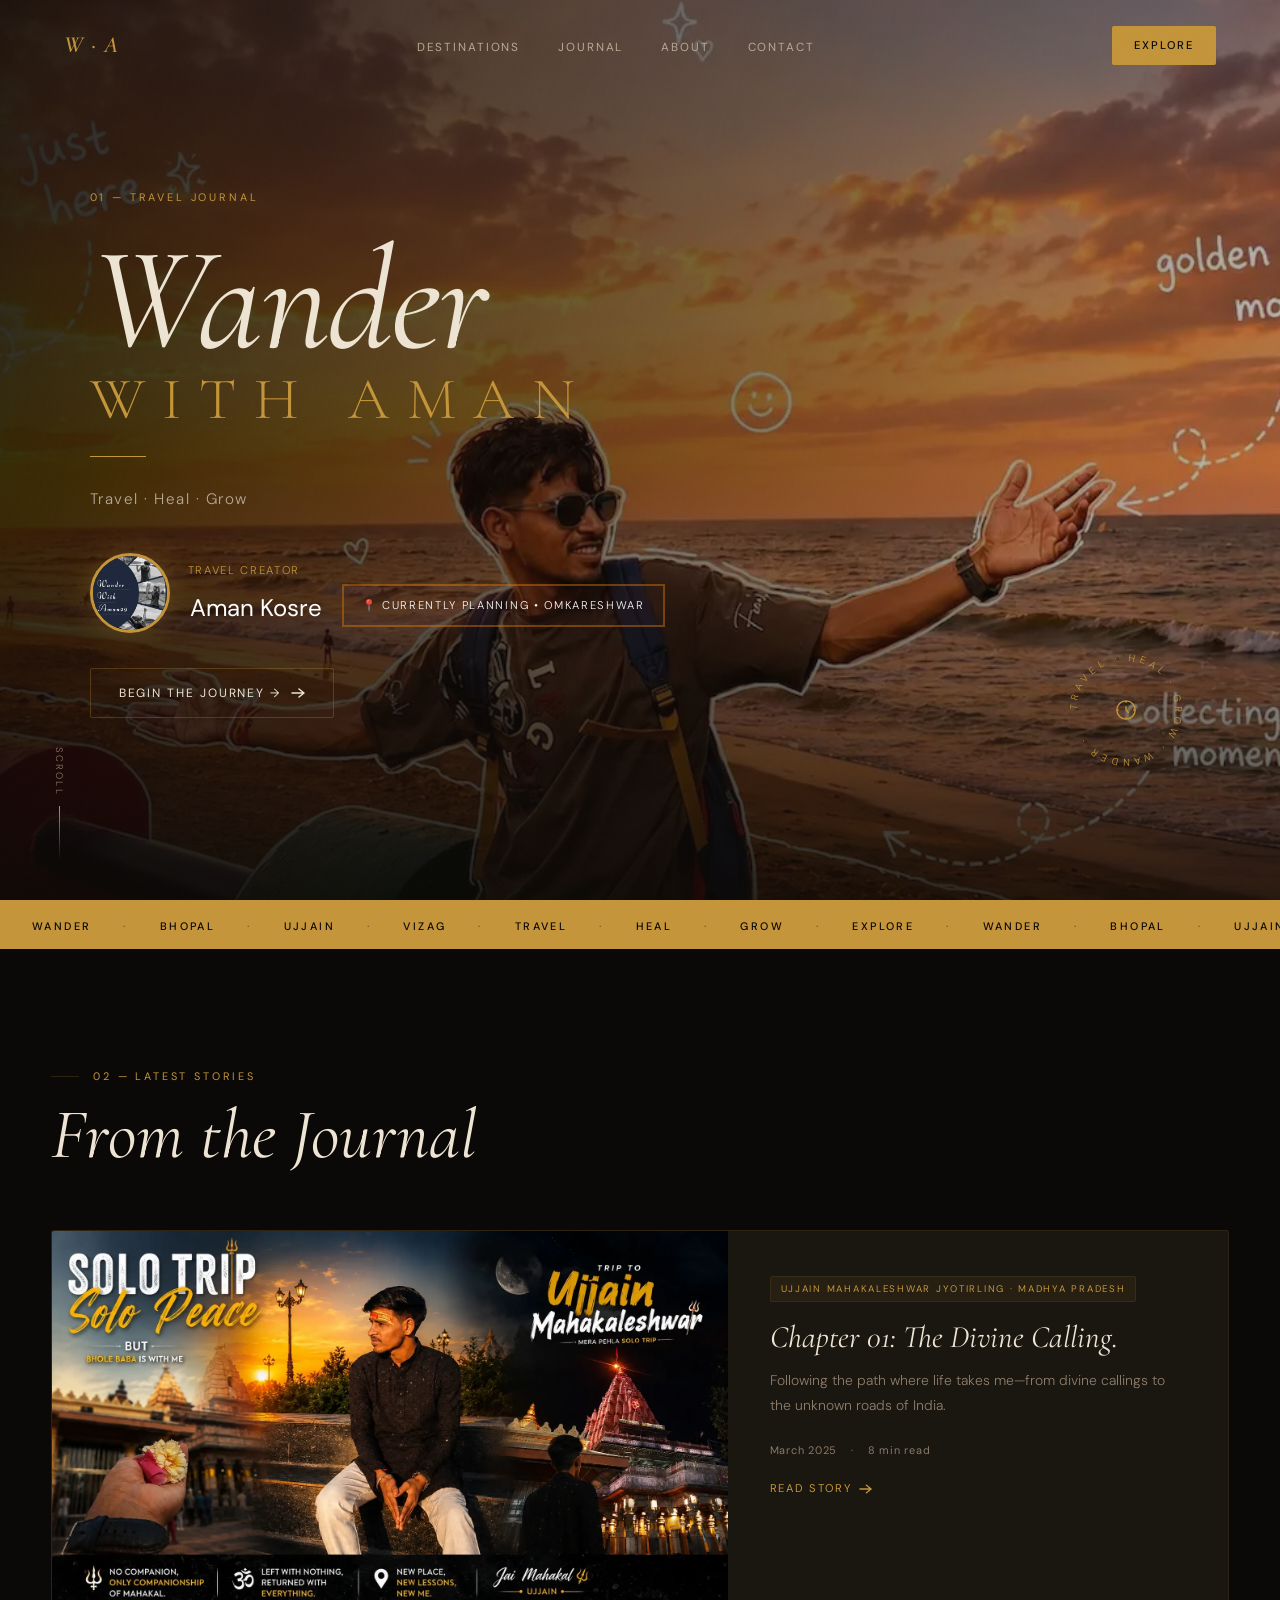
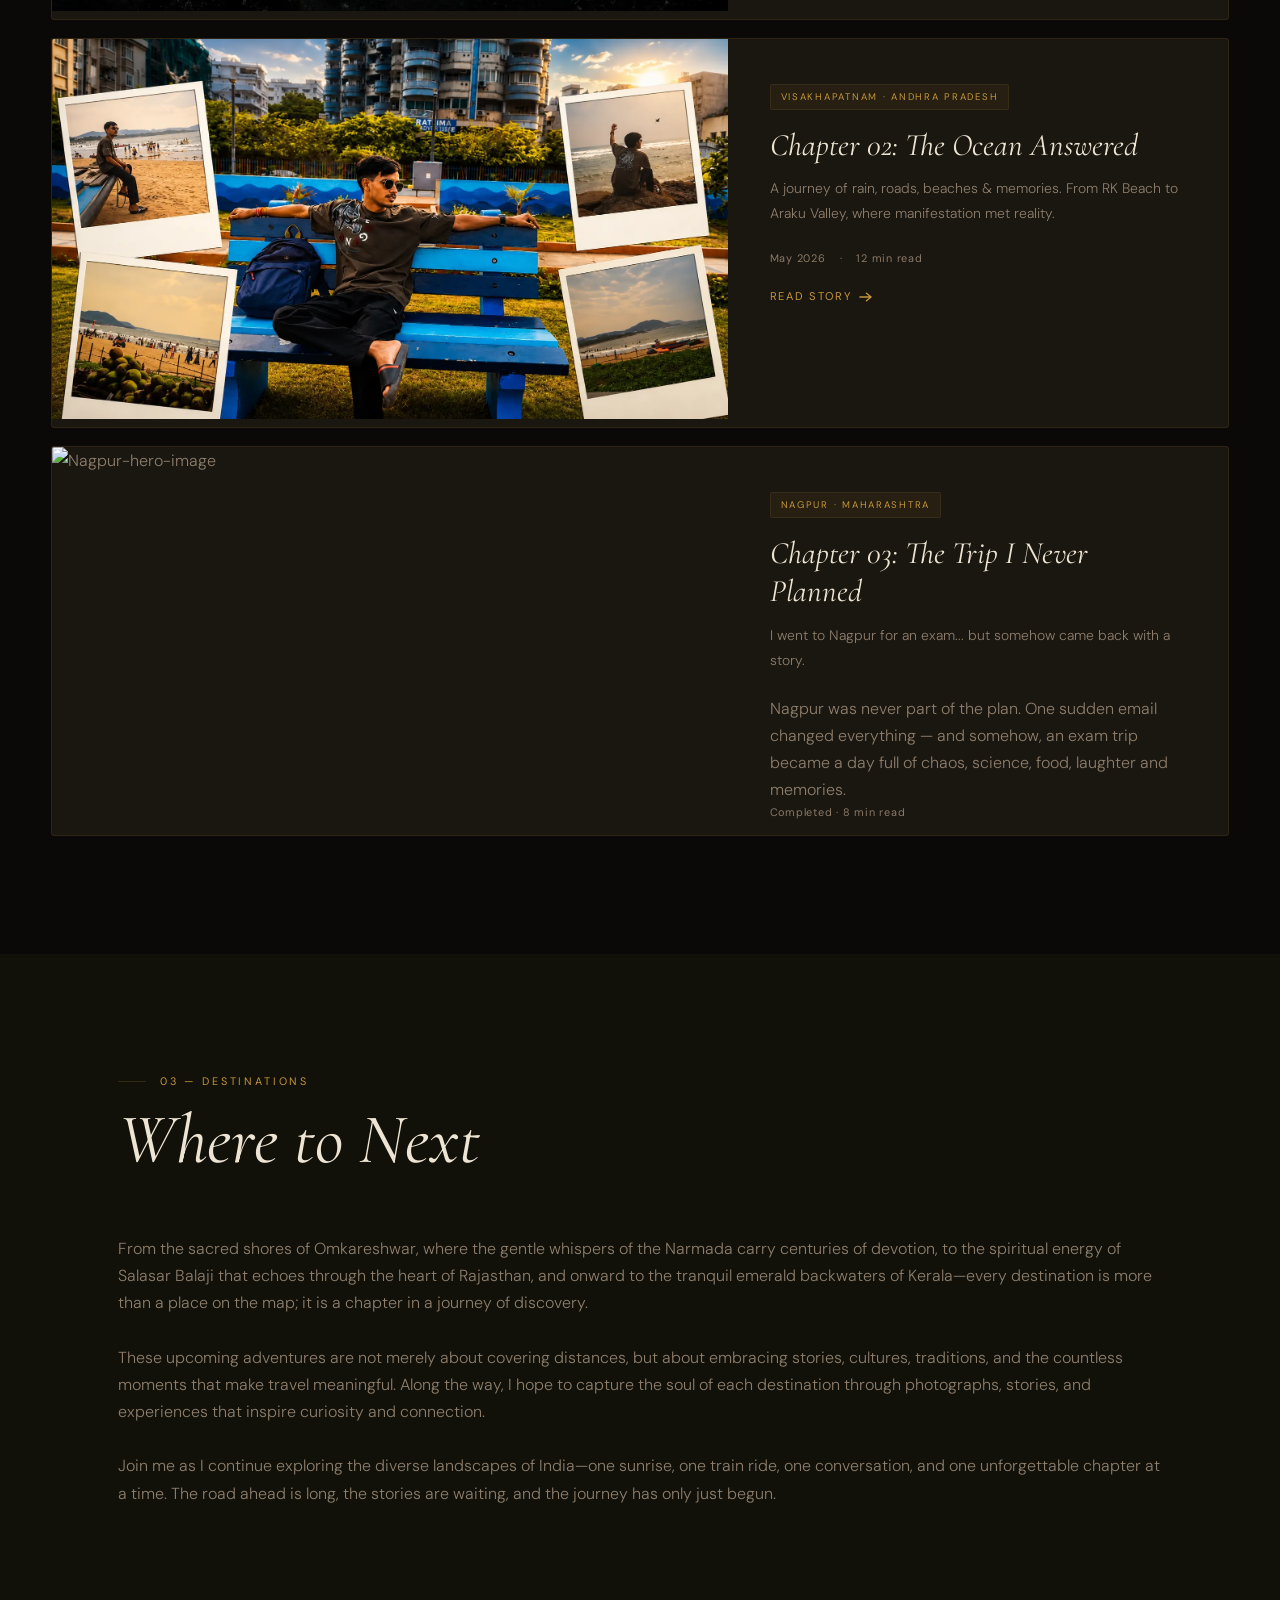
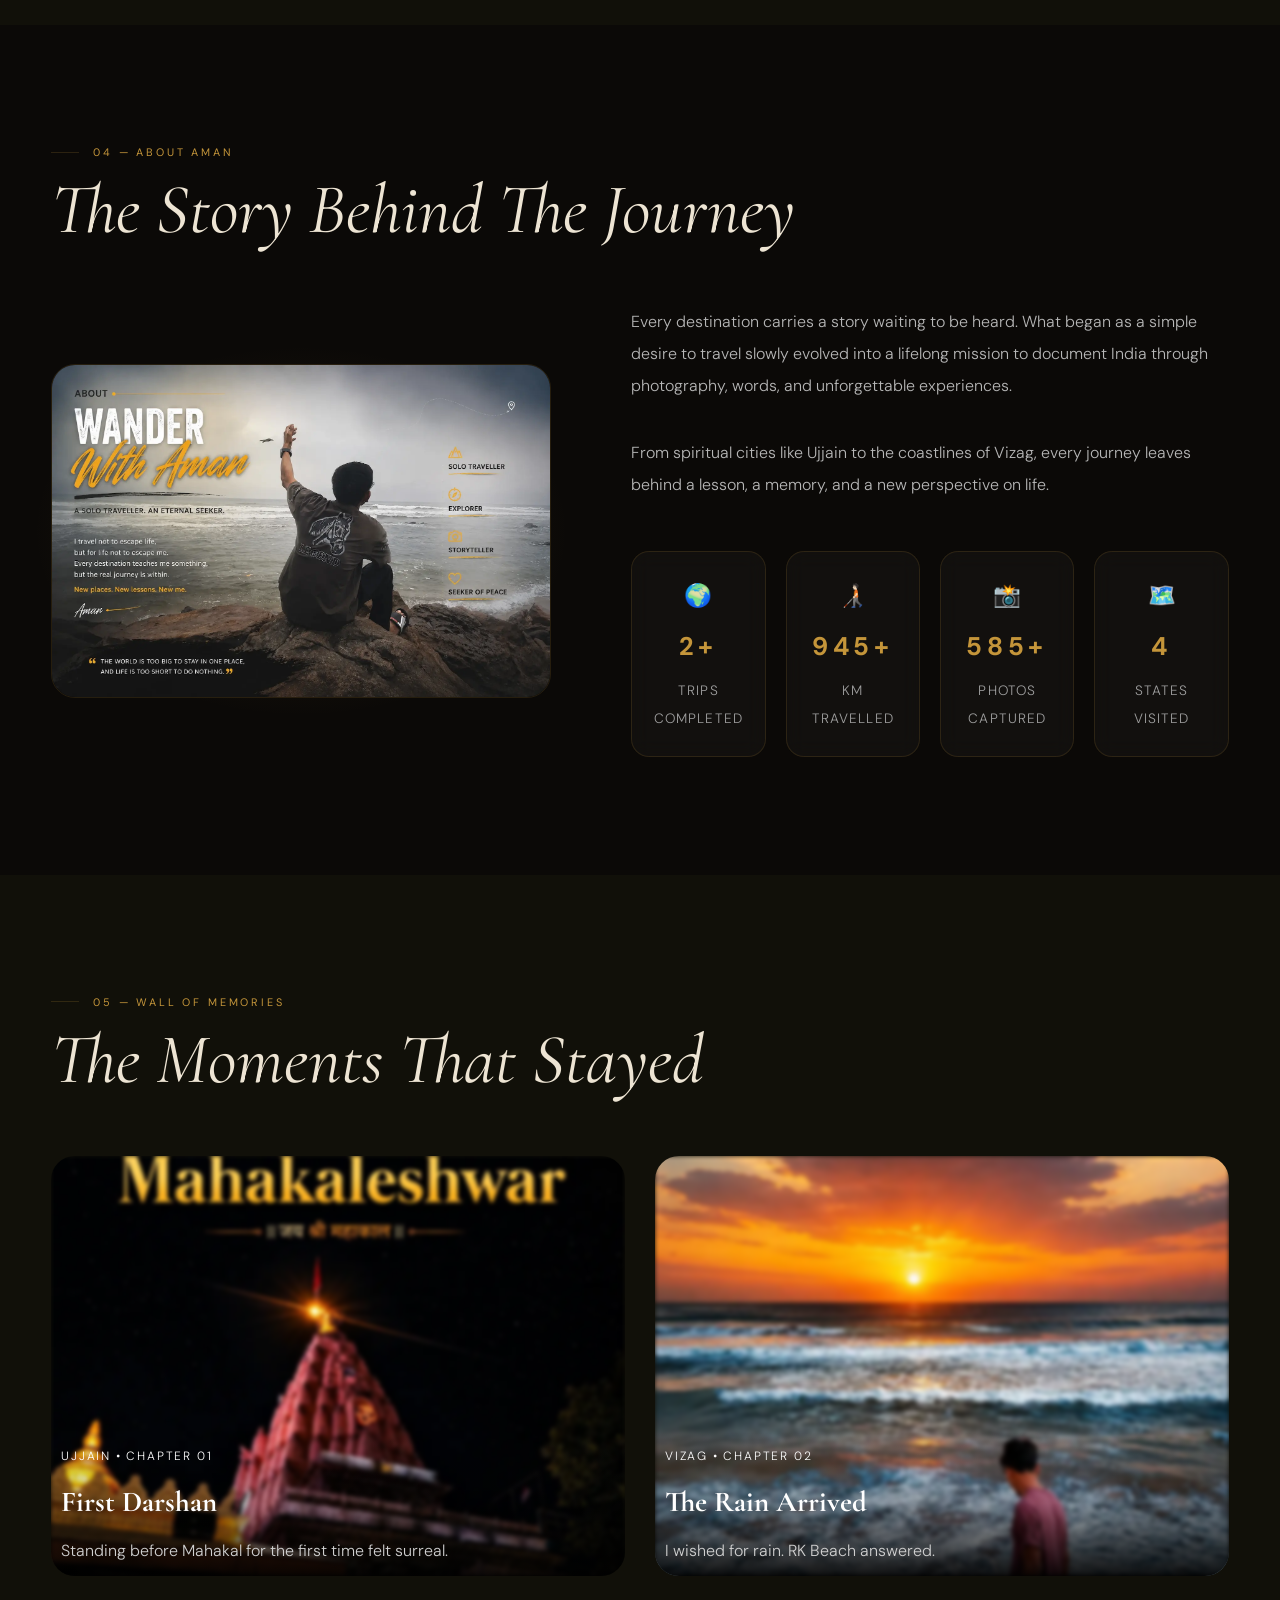
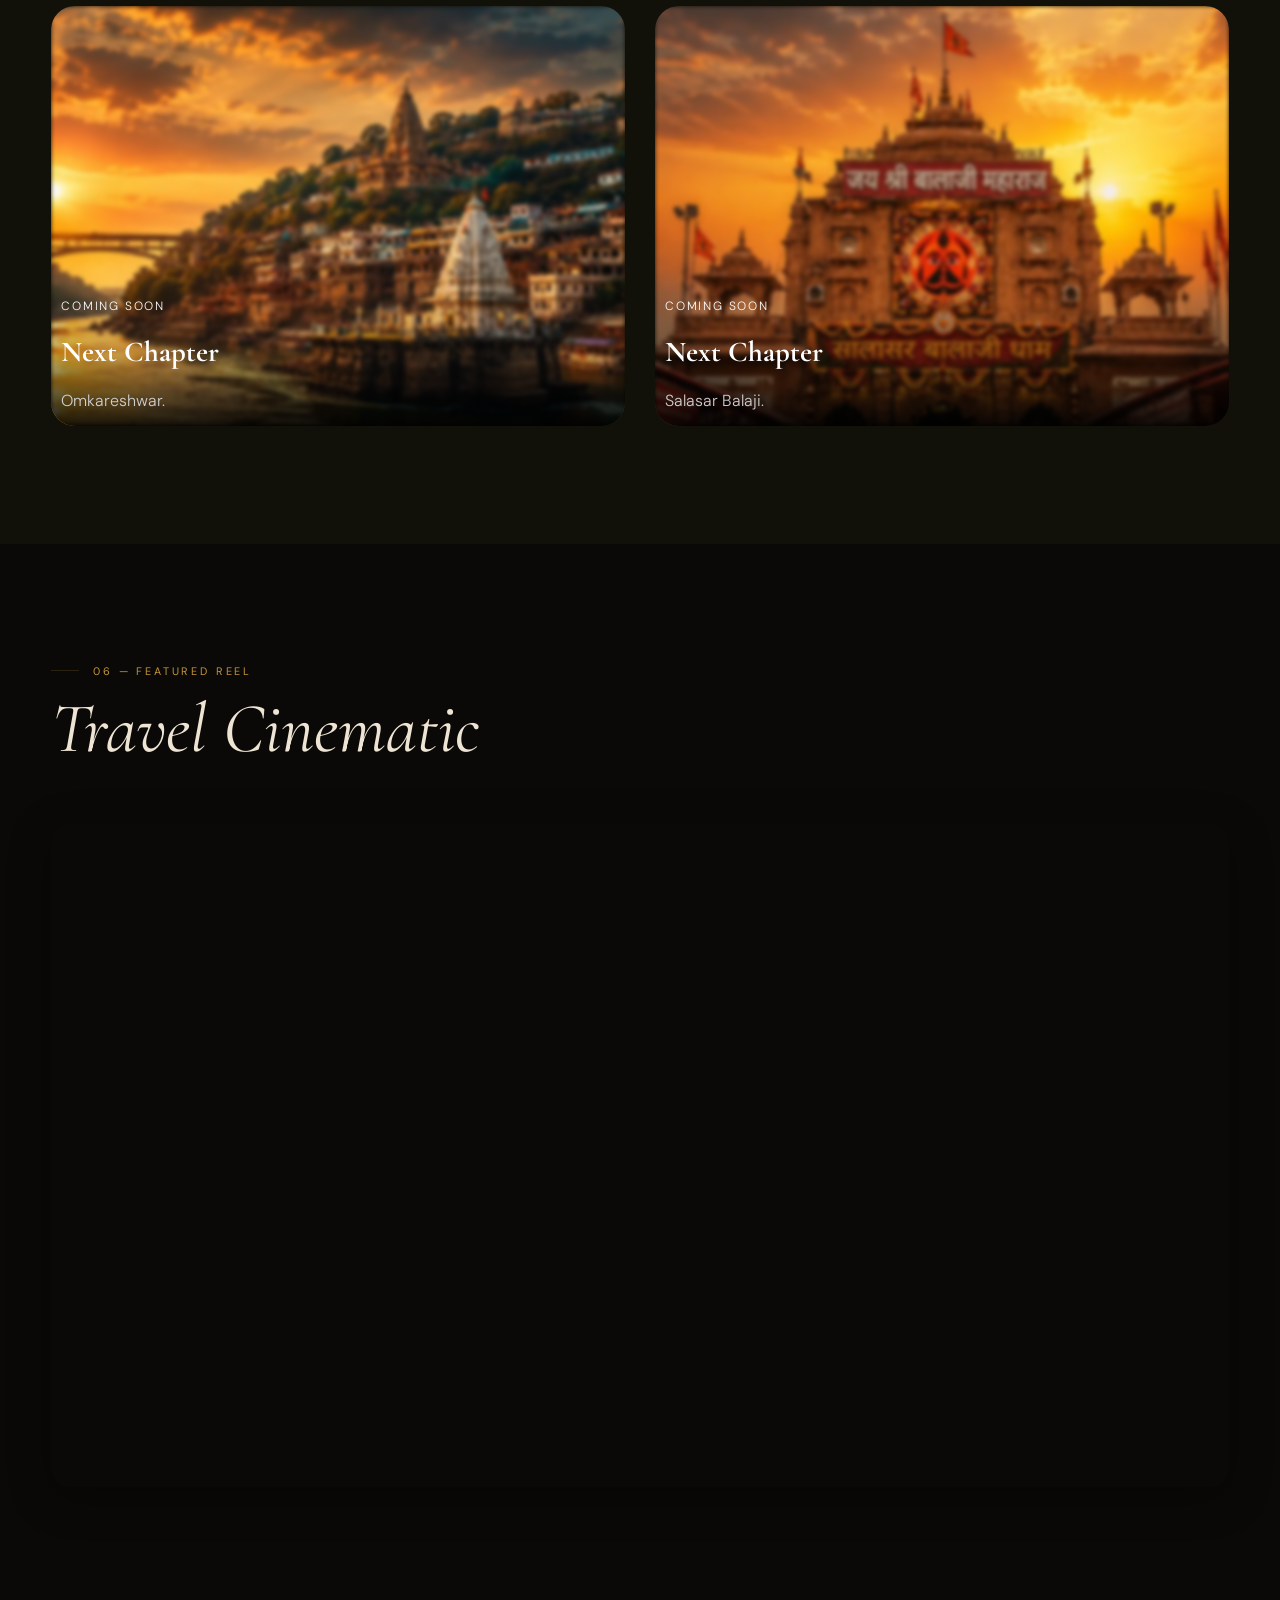
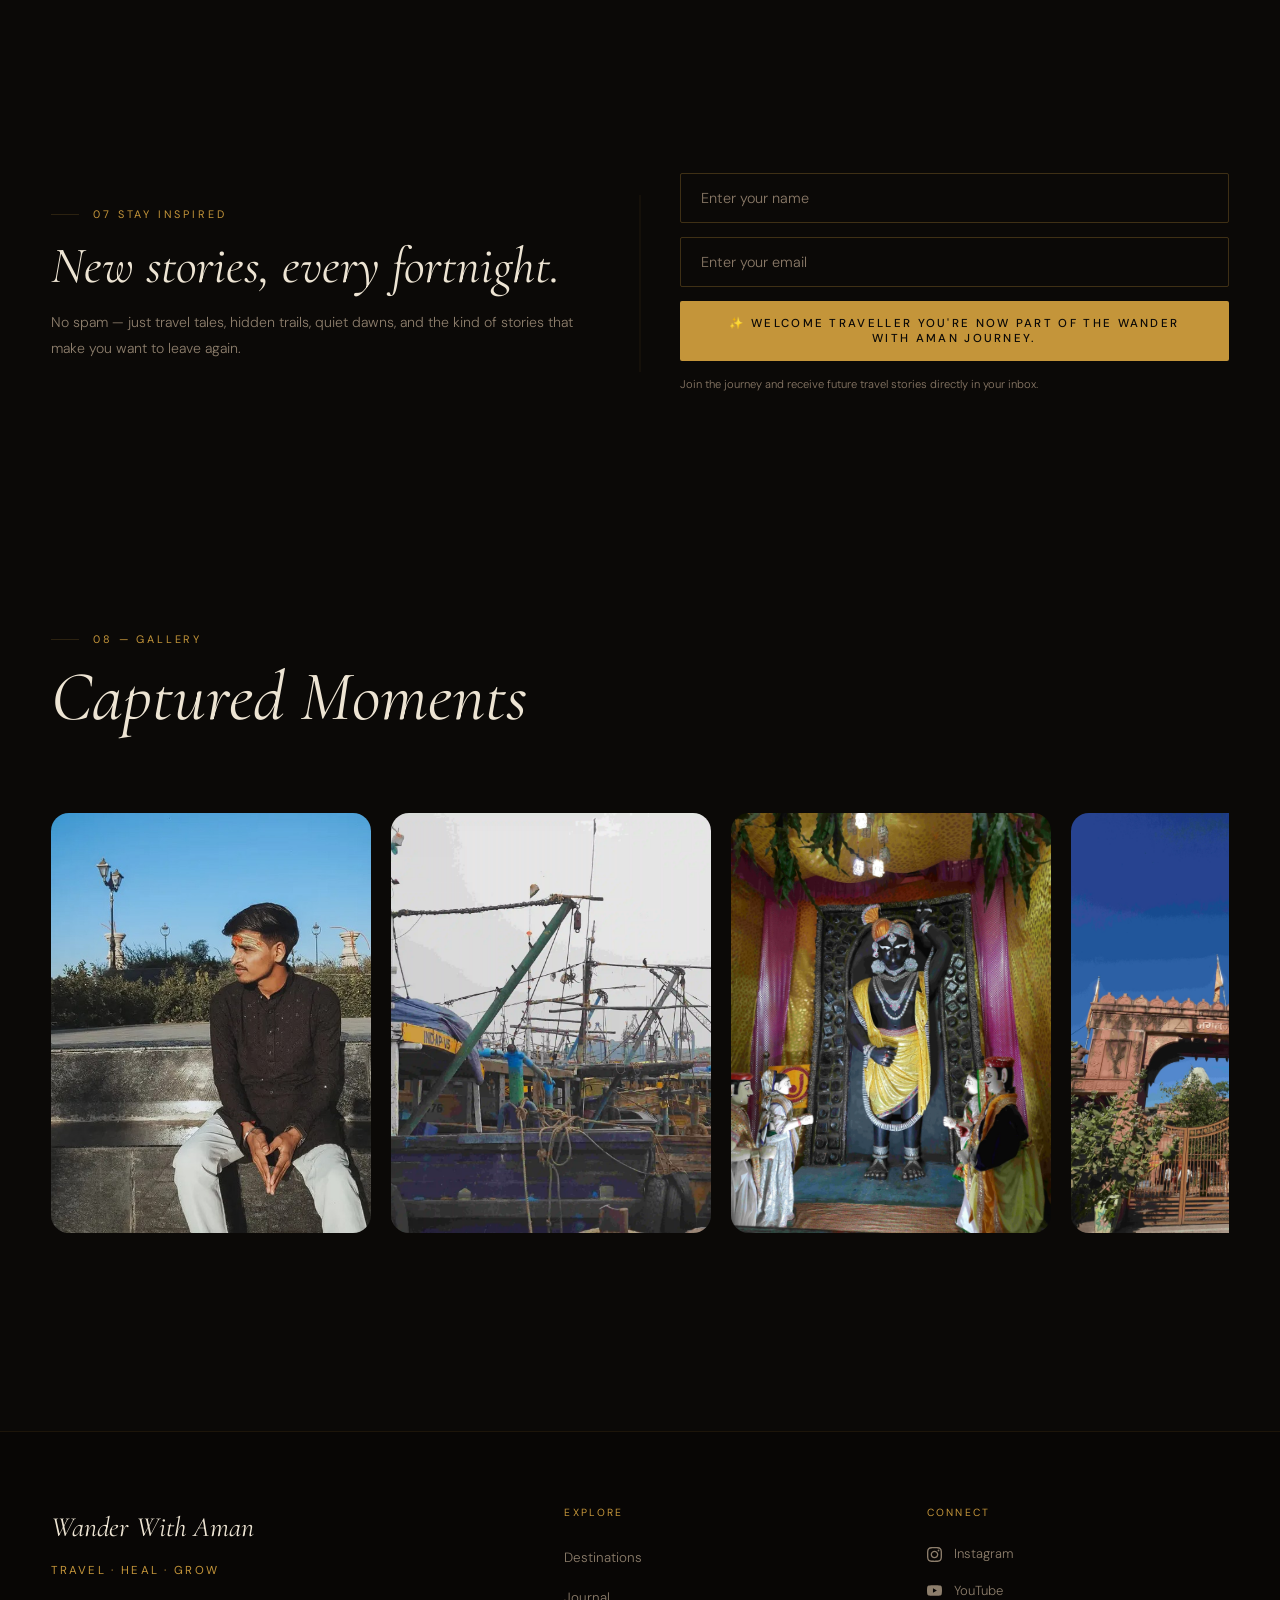
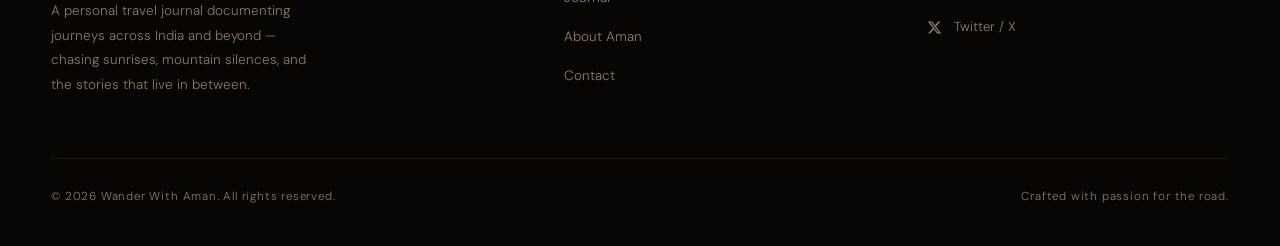
==== commit 1cb213bc: "Update alt text for Nagpur hero image" ====
--- a/index.html
+++ b/index.html
@@ -221,7 +221,7 @@
         </article>
         <article class="j-card j-card--feat reveal">
           <div class="j-img">
-            <img src="/Images/Nagpur/nagpur_hero.webp" alt="Omkareshwar Narmada River" loading="lazy">
+            <img src="/Images/Nagpur/nagpur_hero.webp" alt="Nagpur-hero-image" loading="lazy">
           </div>
           <div class="j-body">
             <span class="j-tag">Nagpur · Maharashtra</span>
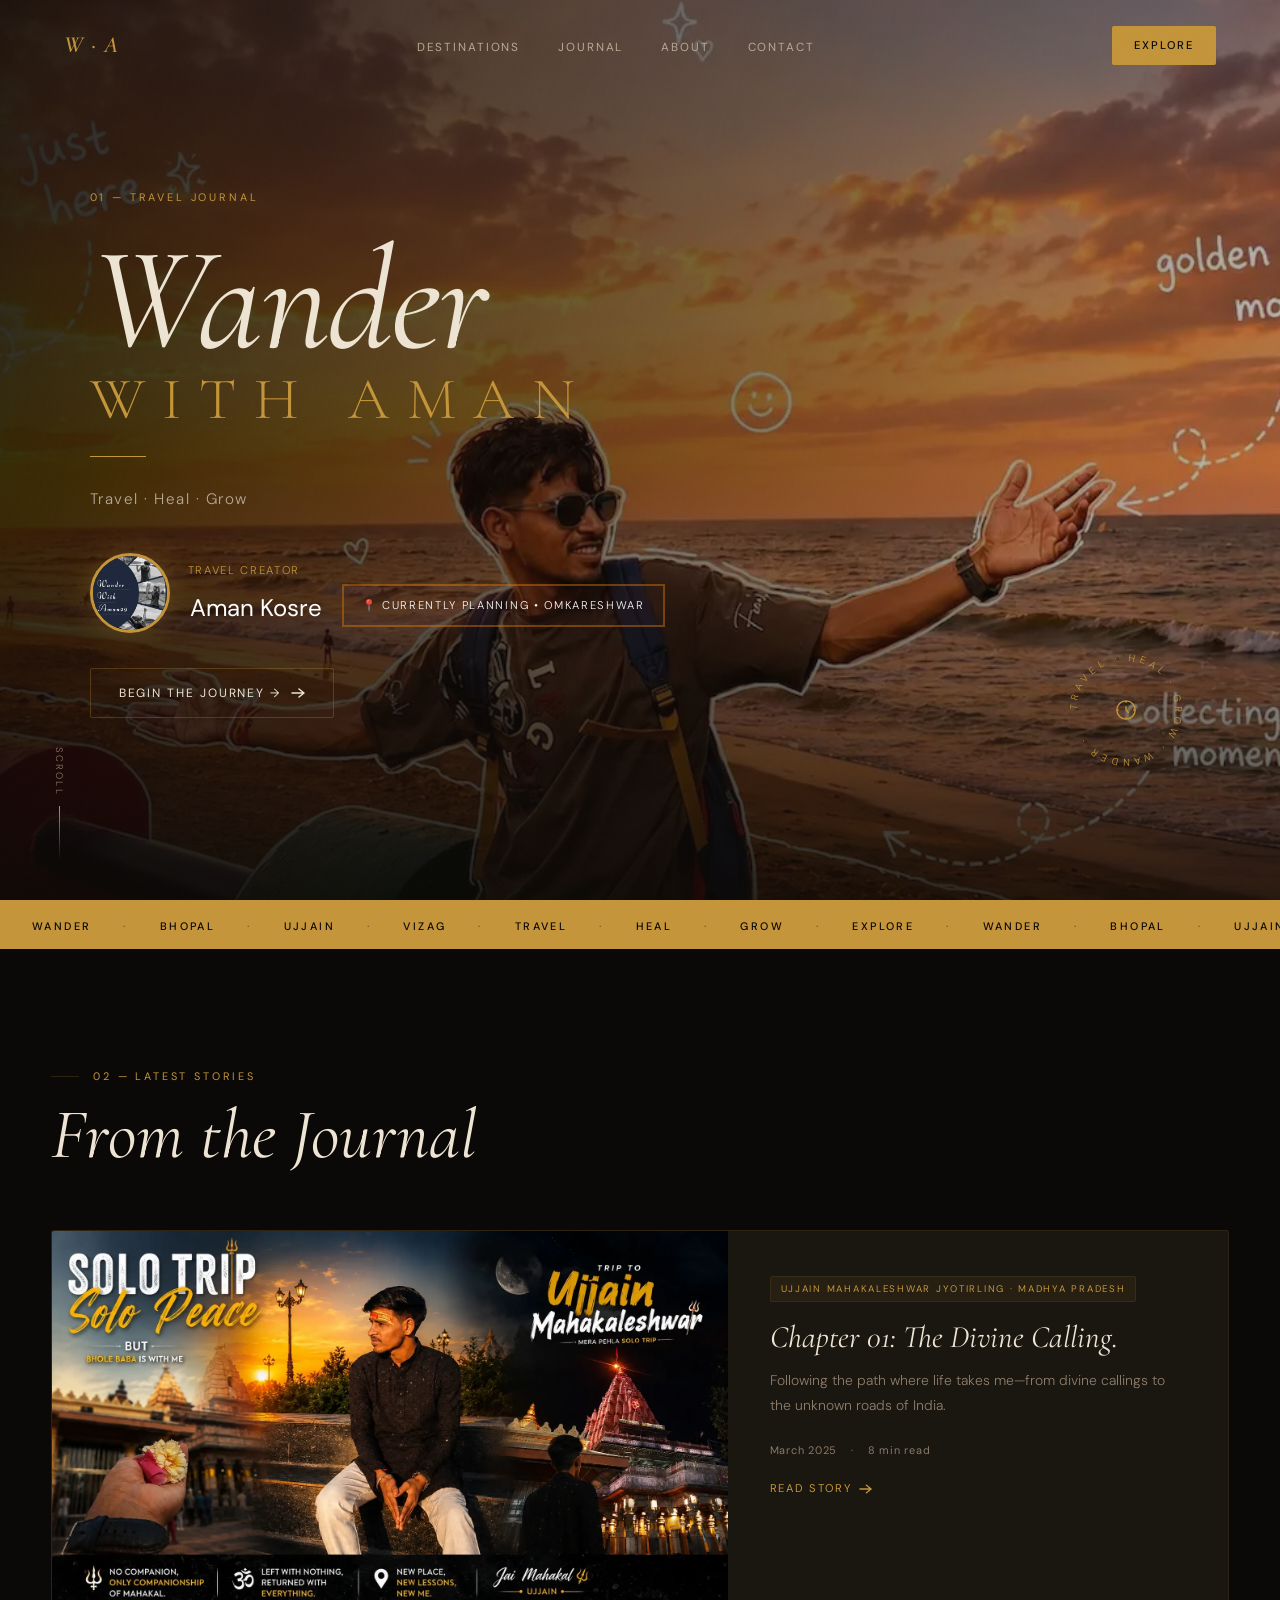
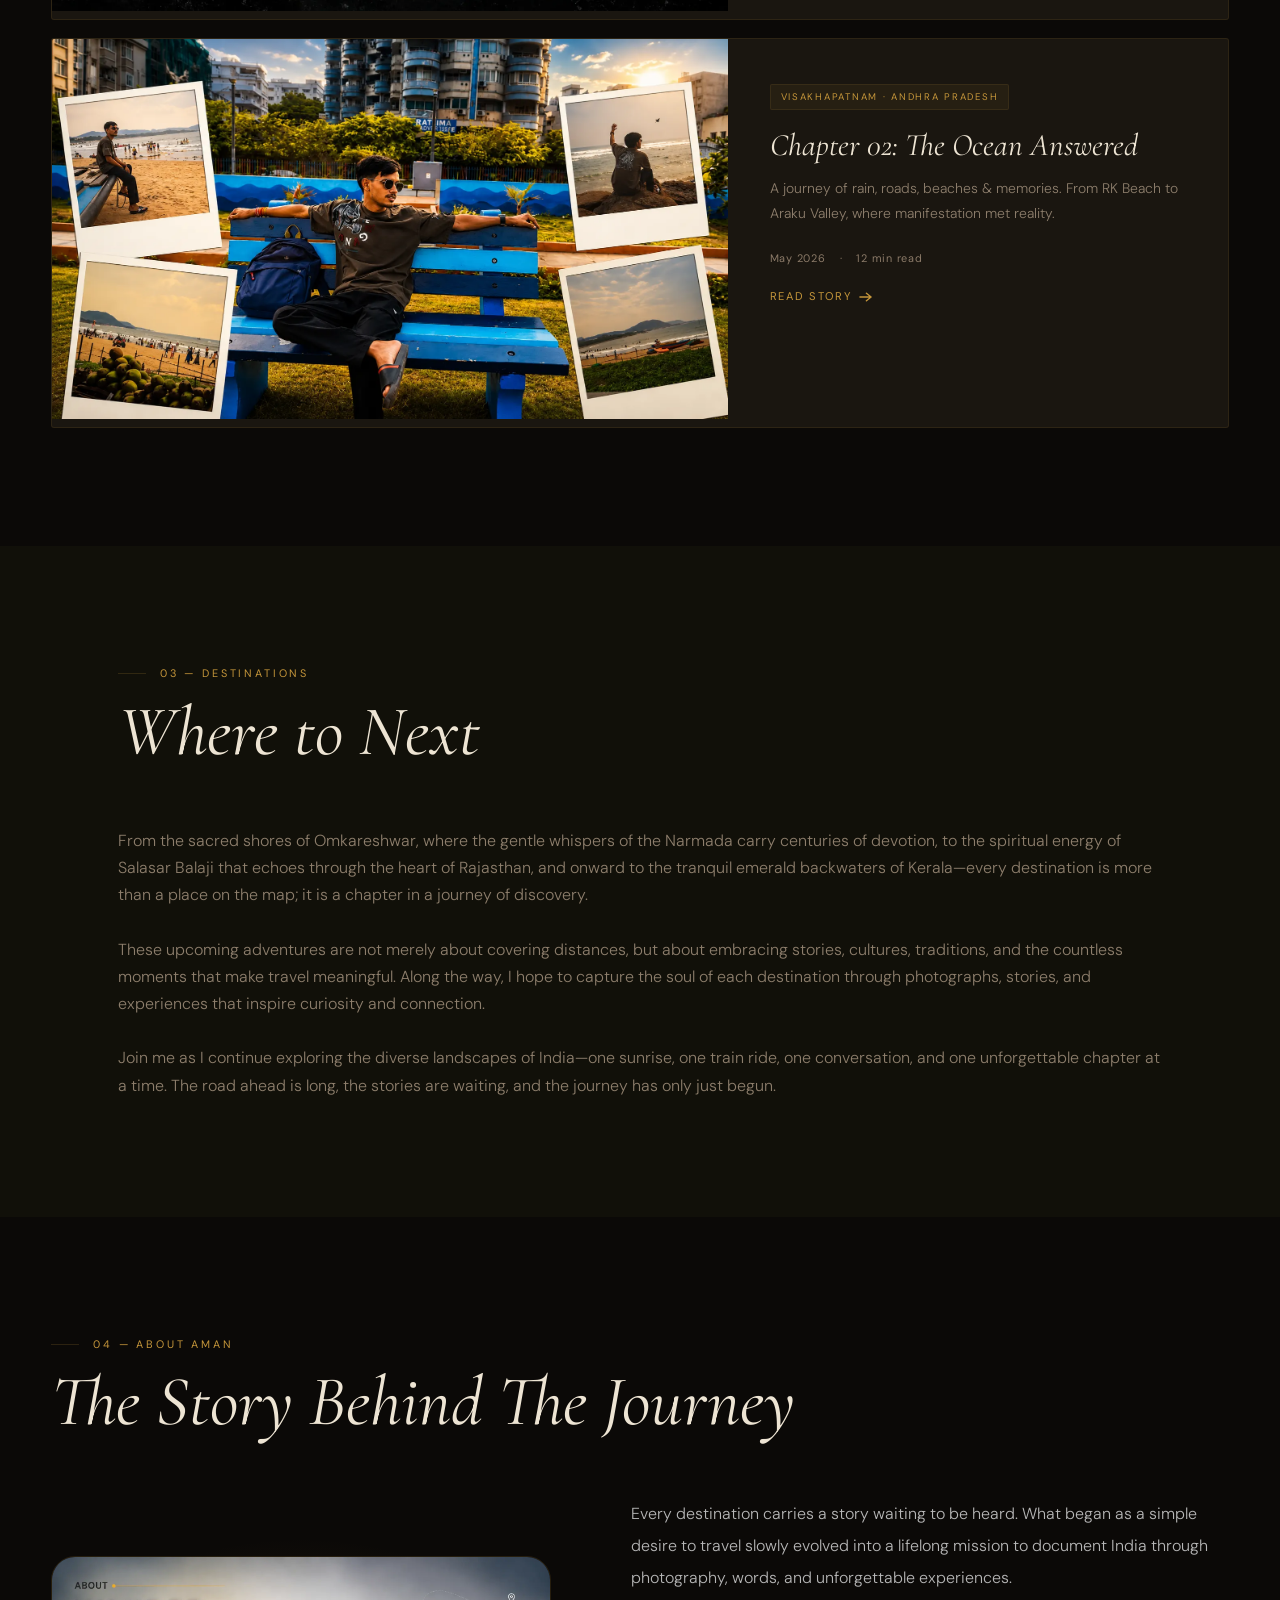
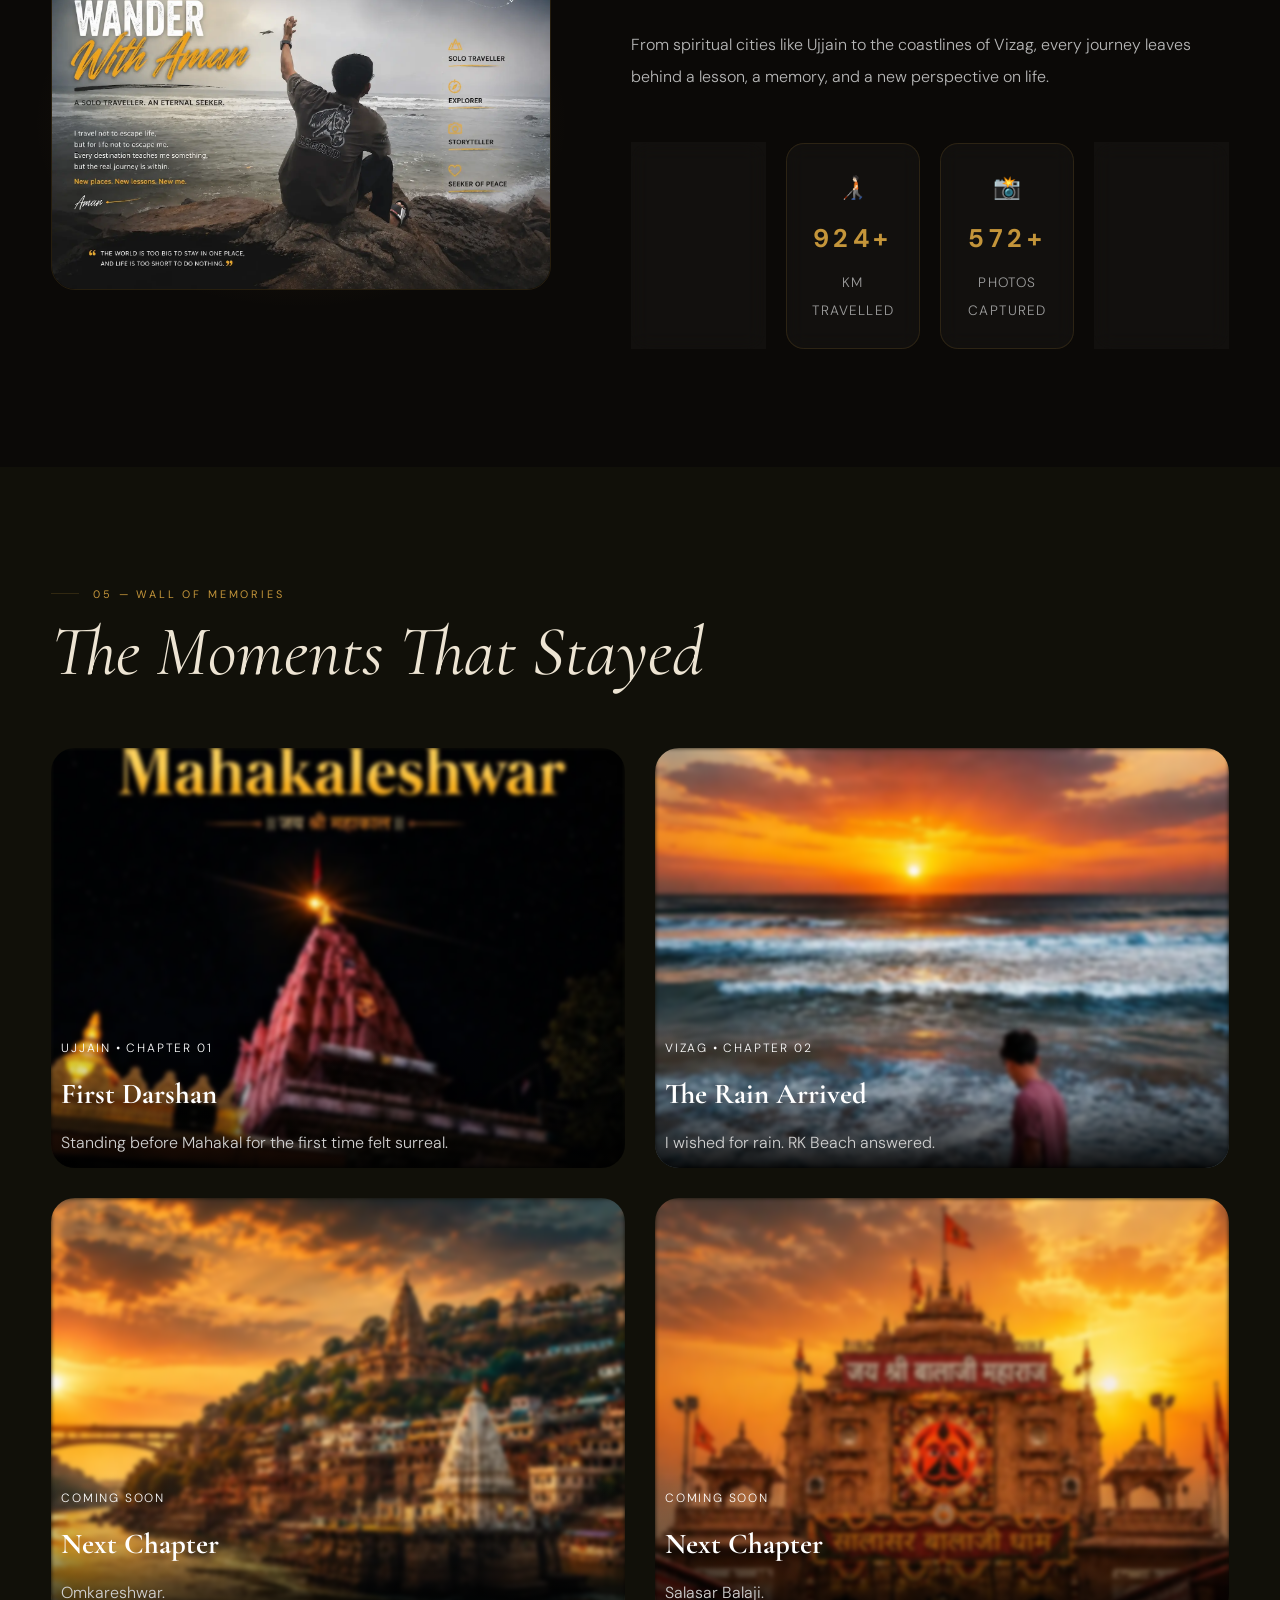
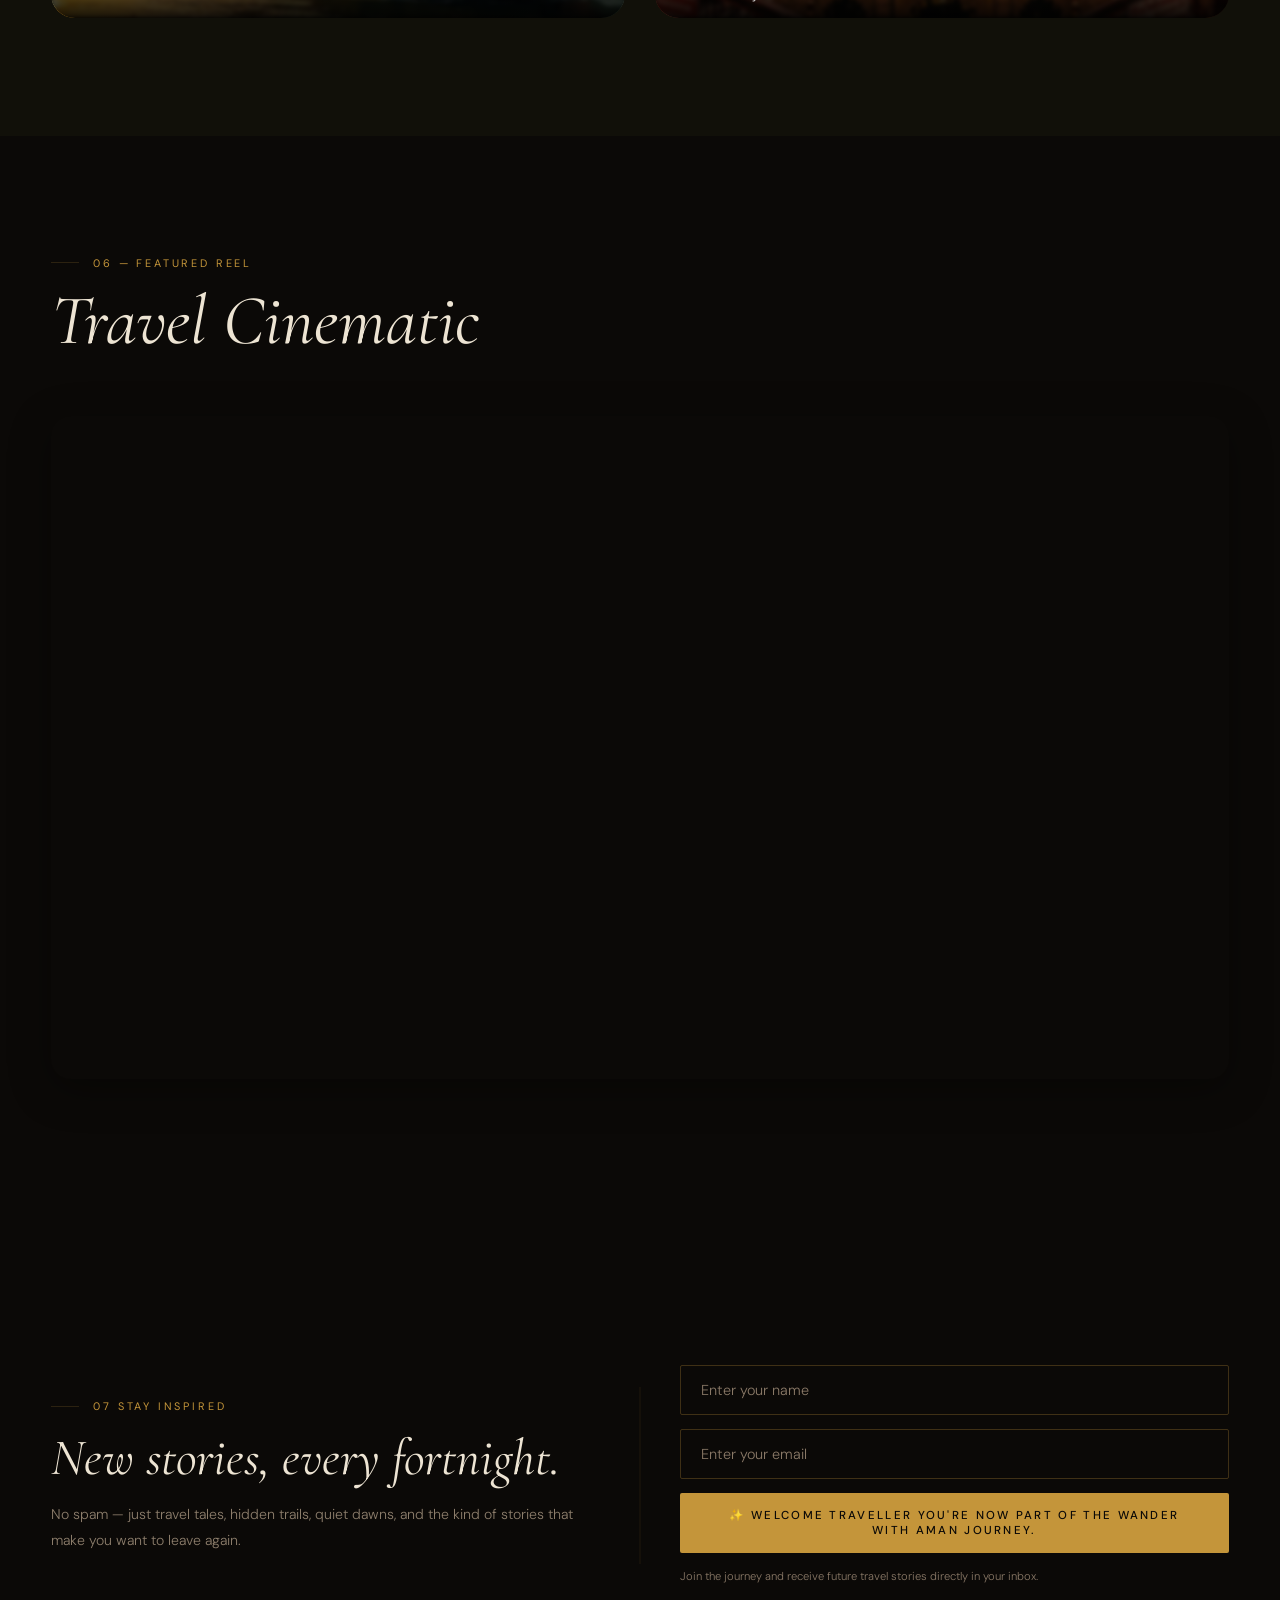
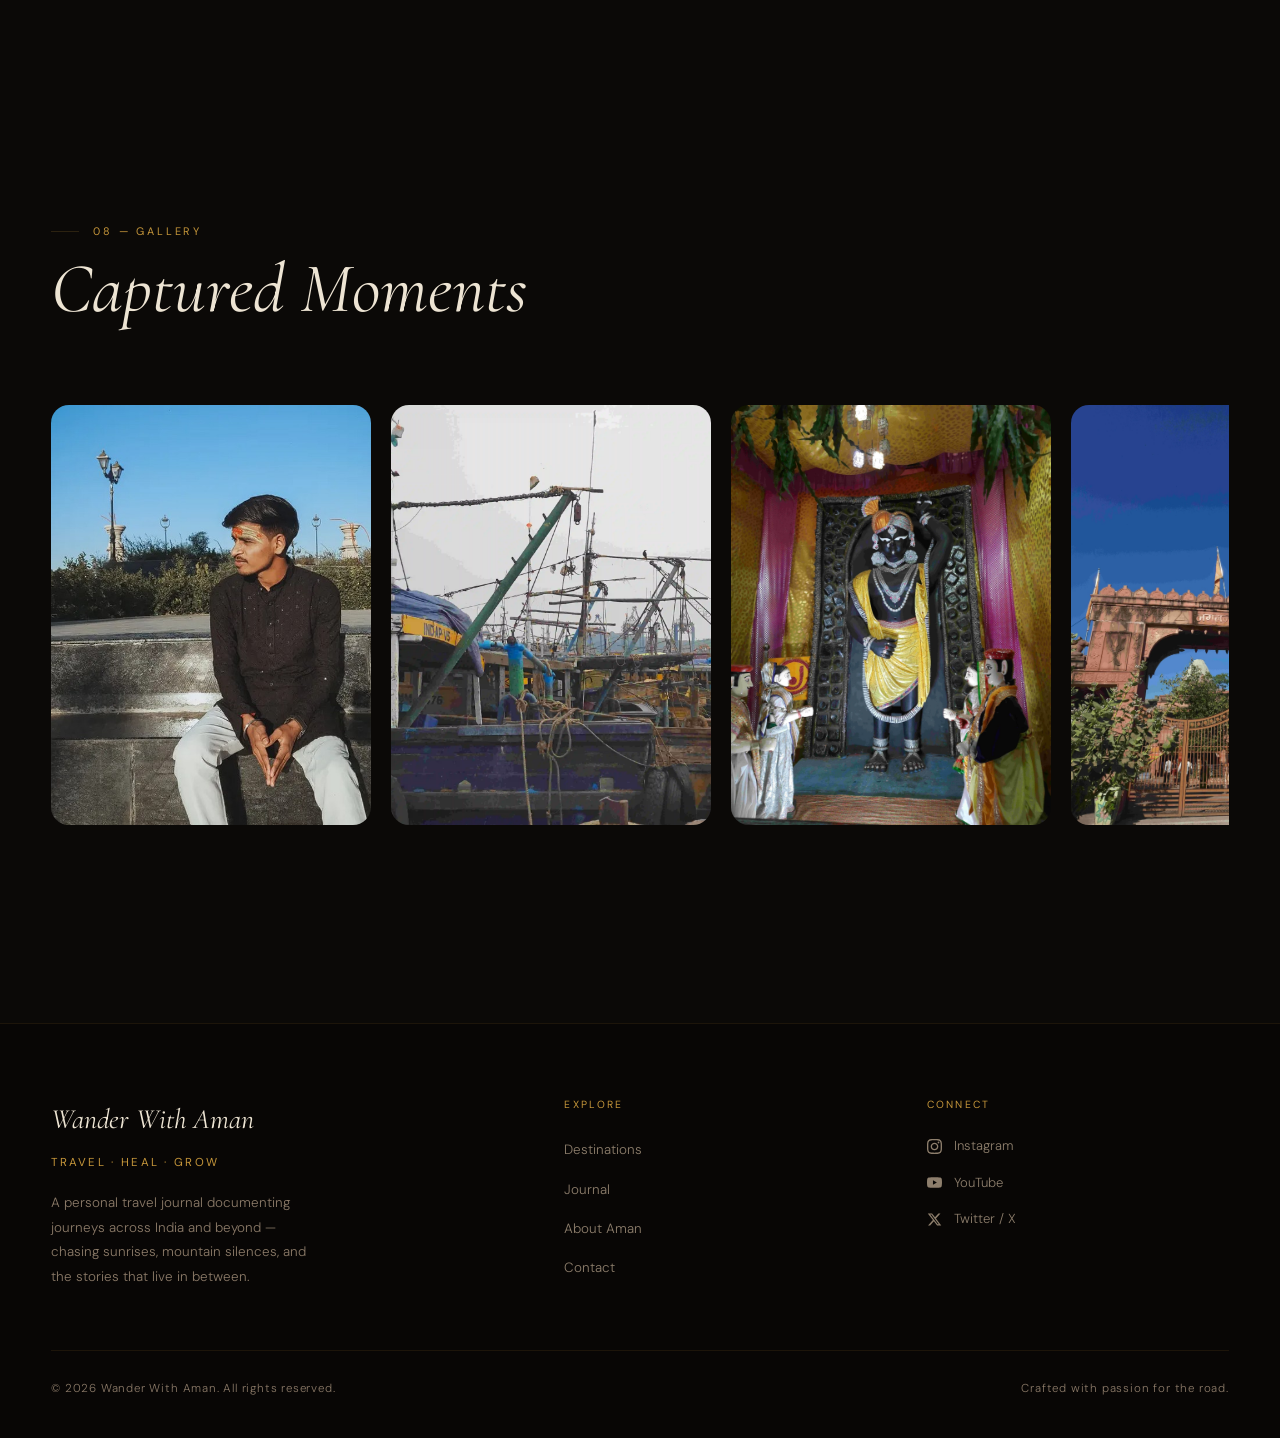
==== commit a06415ee: "Comment out featured article in index.html Comment out a featured article section in index.html" ====
--- a/index.html
+++ b/index.html
@@ -219,7 +219,7 @@
             </a>
           </div>
         </article>
-        <article class="j-card j-card--feat reveal">
+        <!-- <article class="j-card j-card--feat reveal">
           <div class="j-img">
             <img src="/Images/Nagpur/nagpur_hero.webp" alt="Nagpur-hero-image" loading="lazy">
           </div>
@@ -246,7 +246,7 @@
               </svg>
             </a>
           </div>
-        </article>
+        </article> -->
         <!-- Chapter 04 - Salasar Balaji
         <article class="j-card reveal d3">
           <div class="j-img">
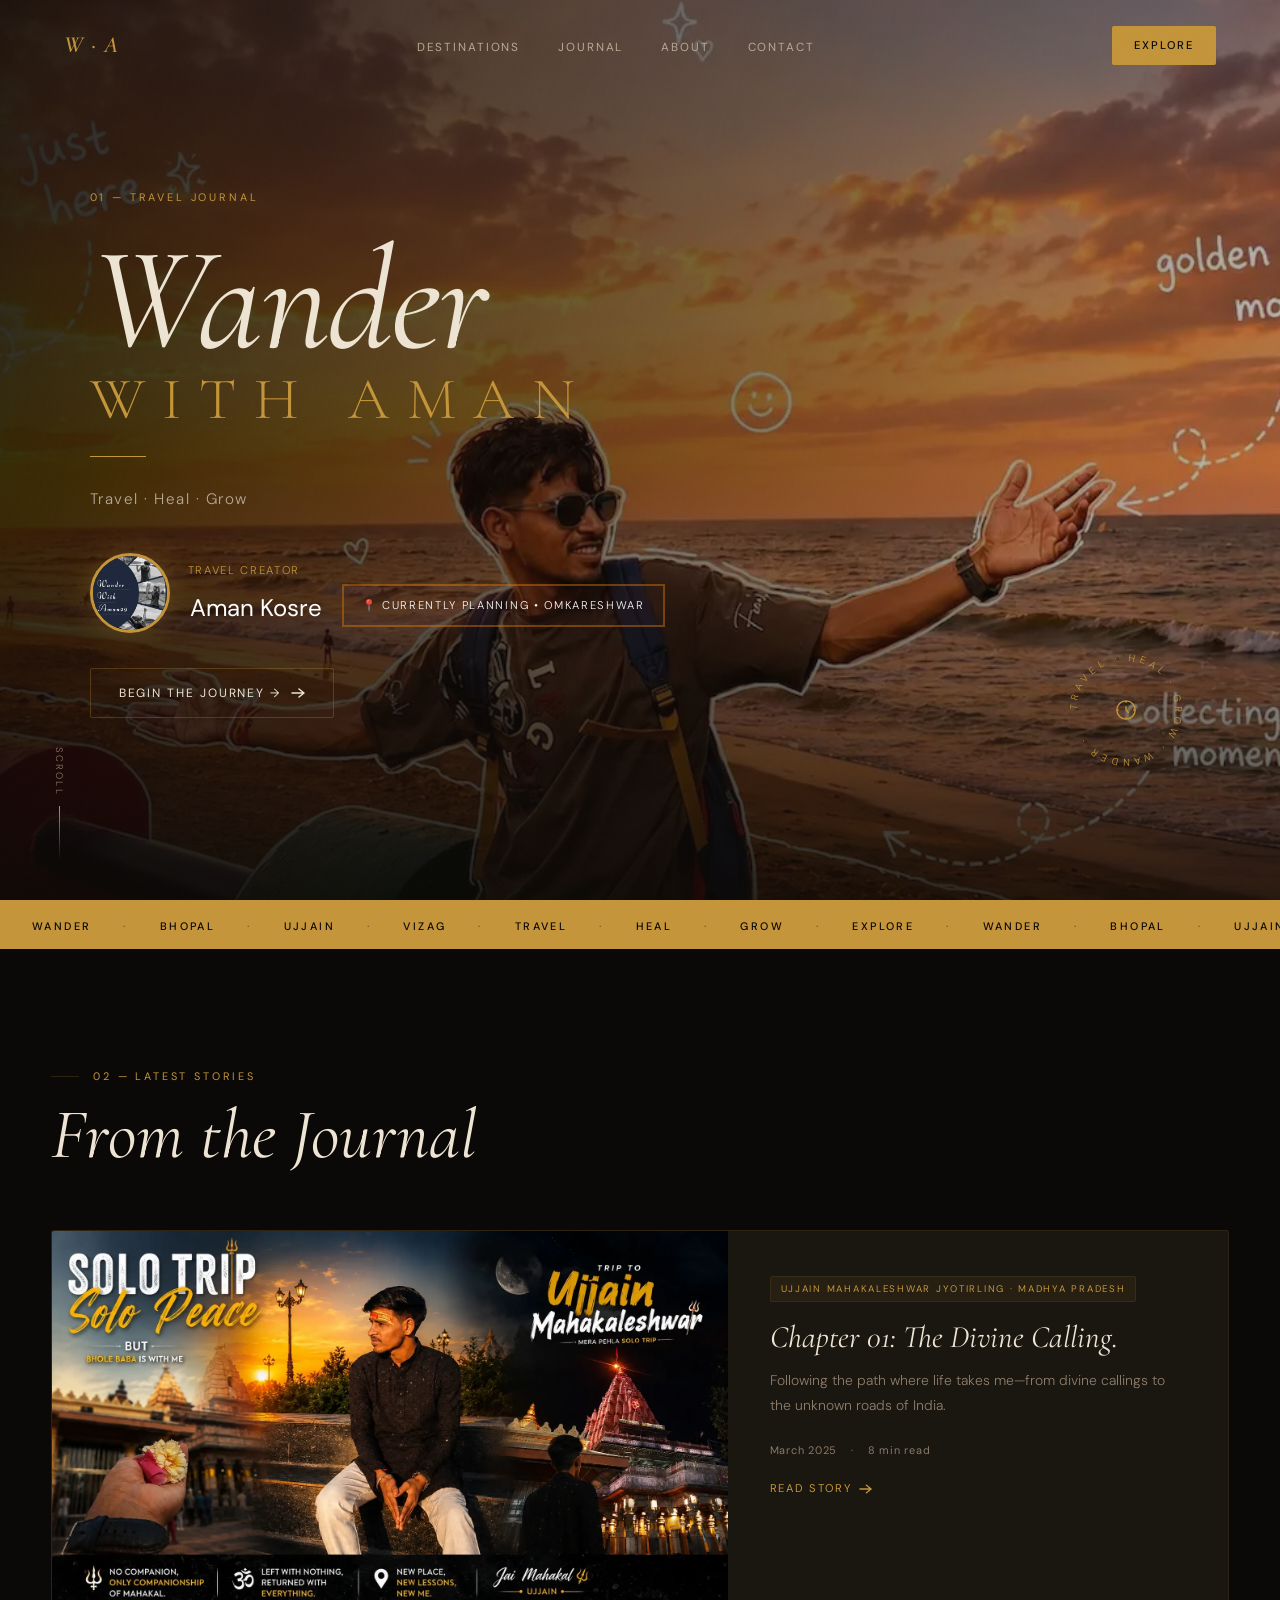
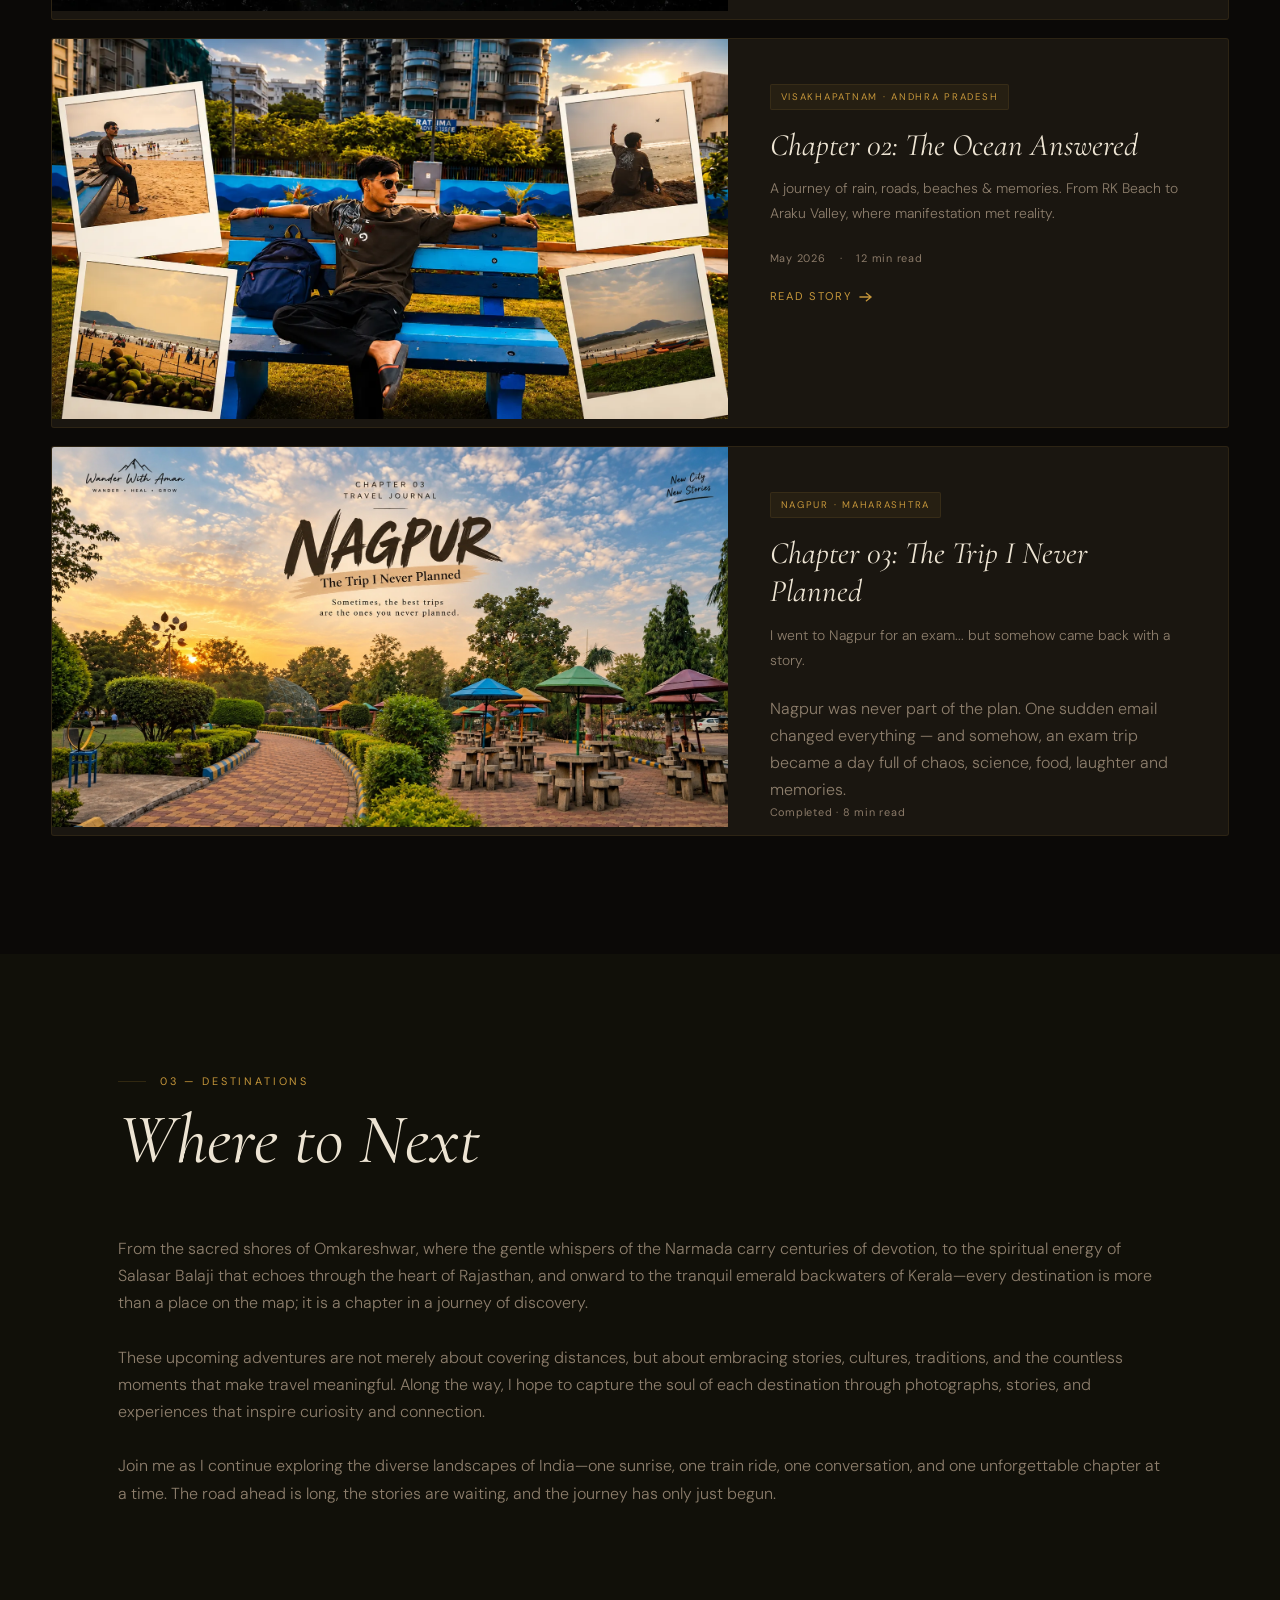
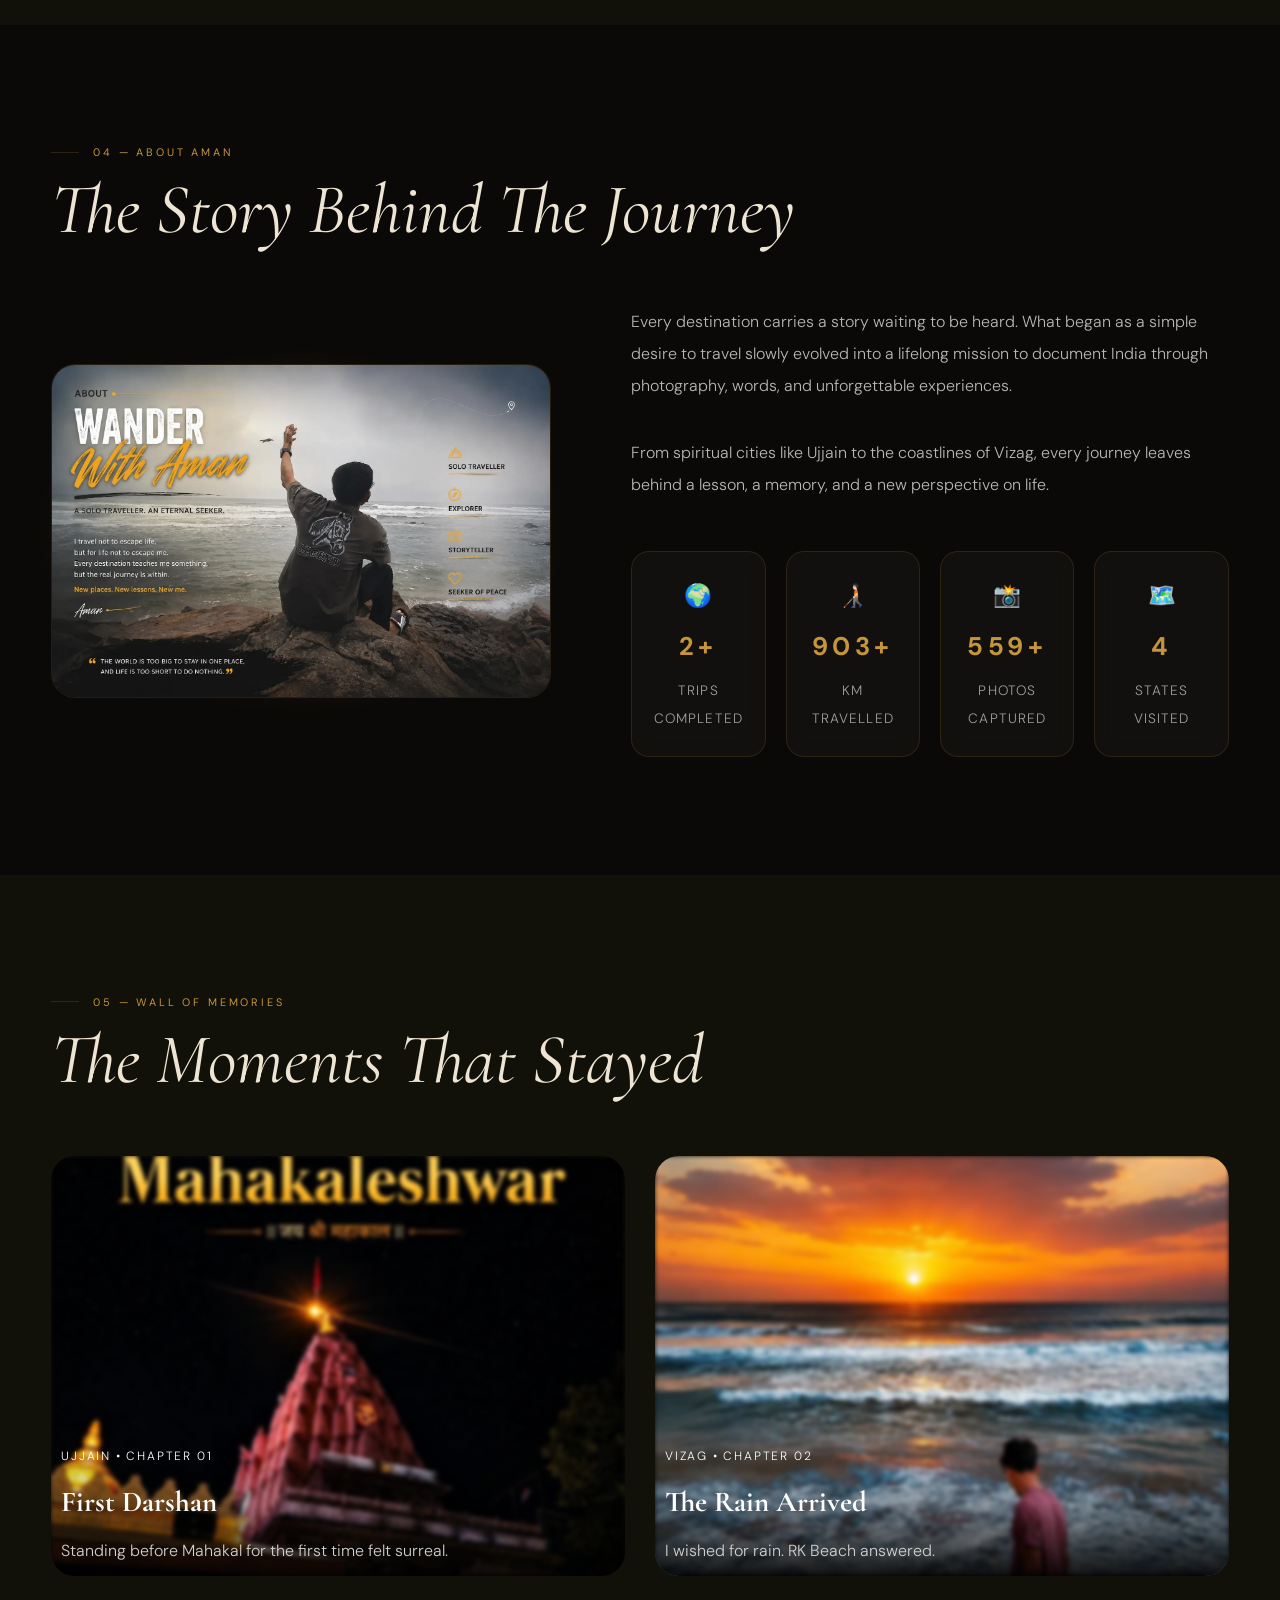
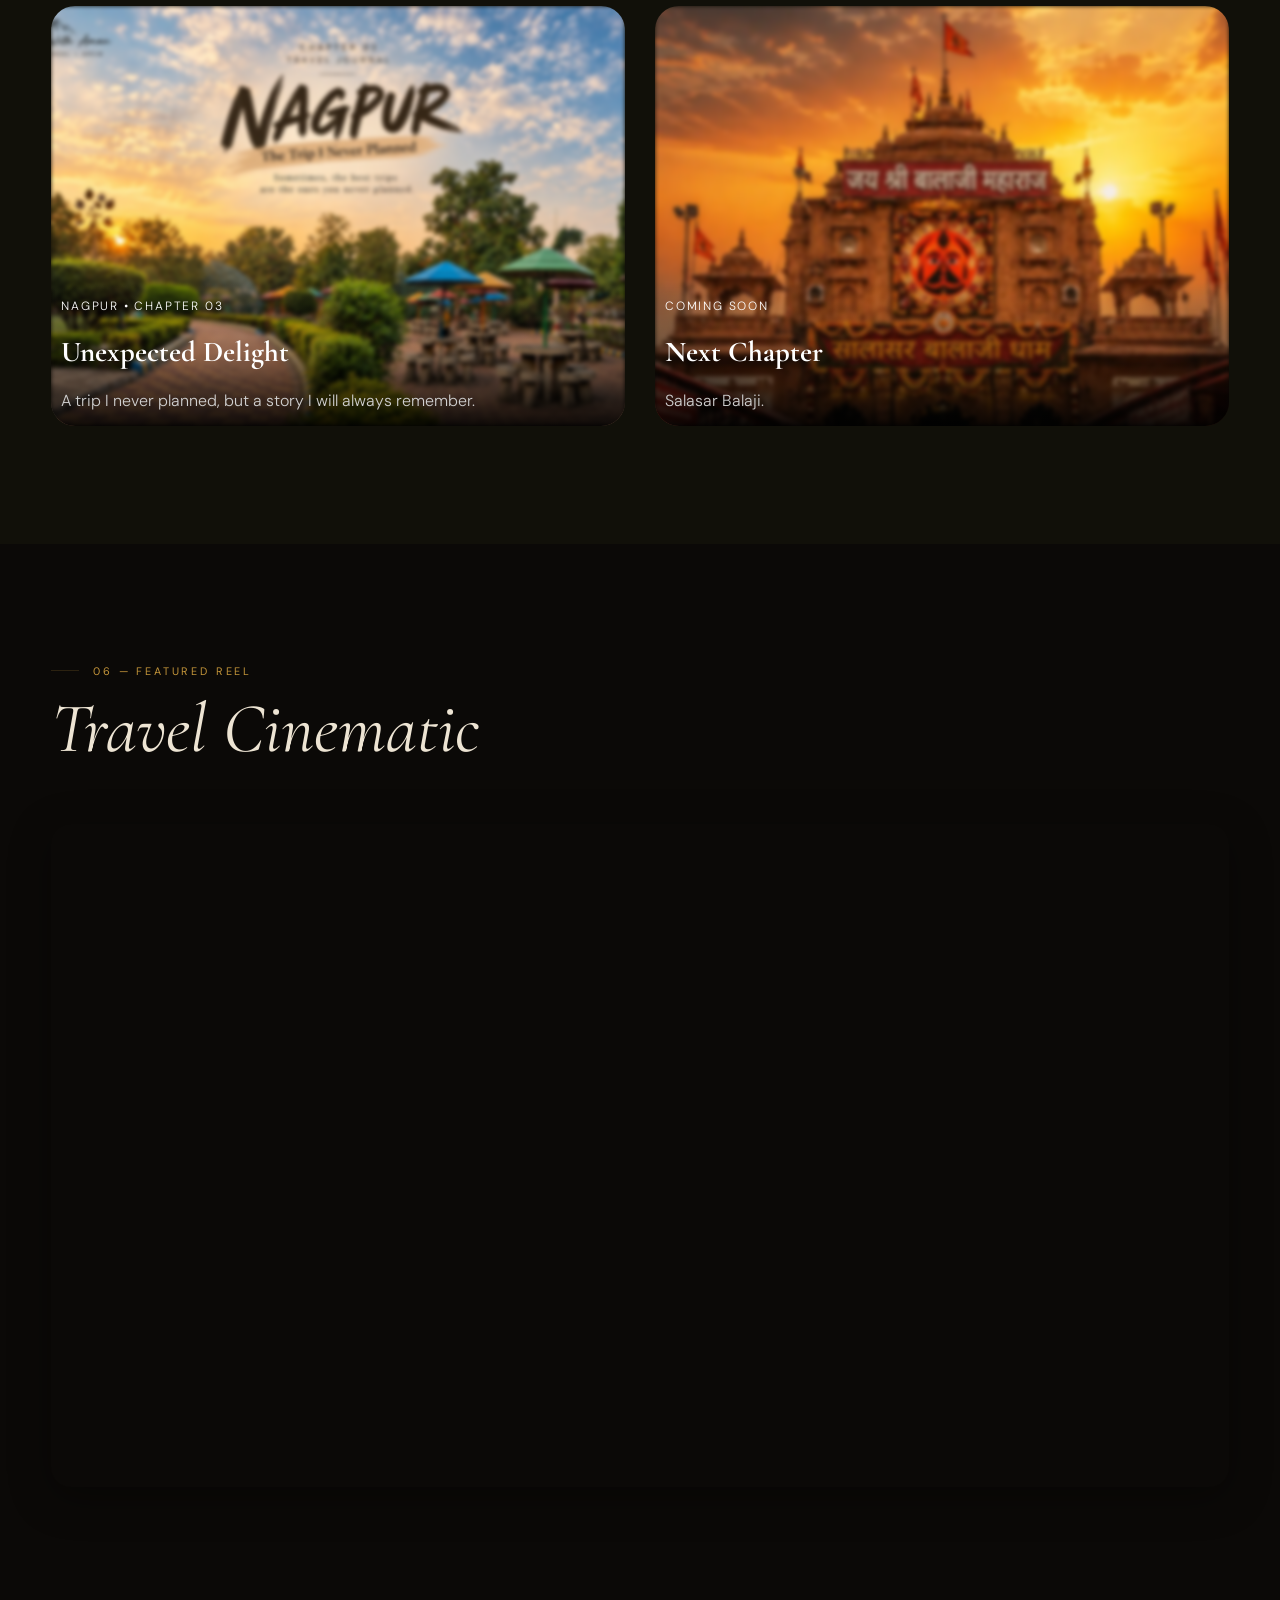
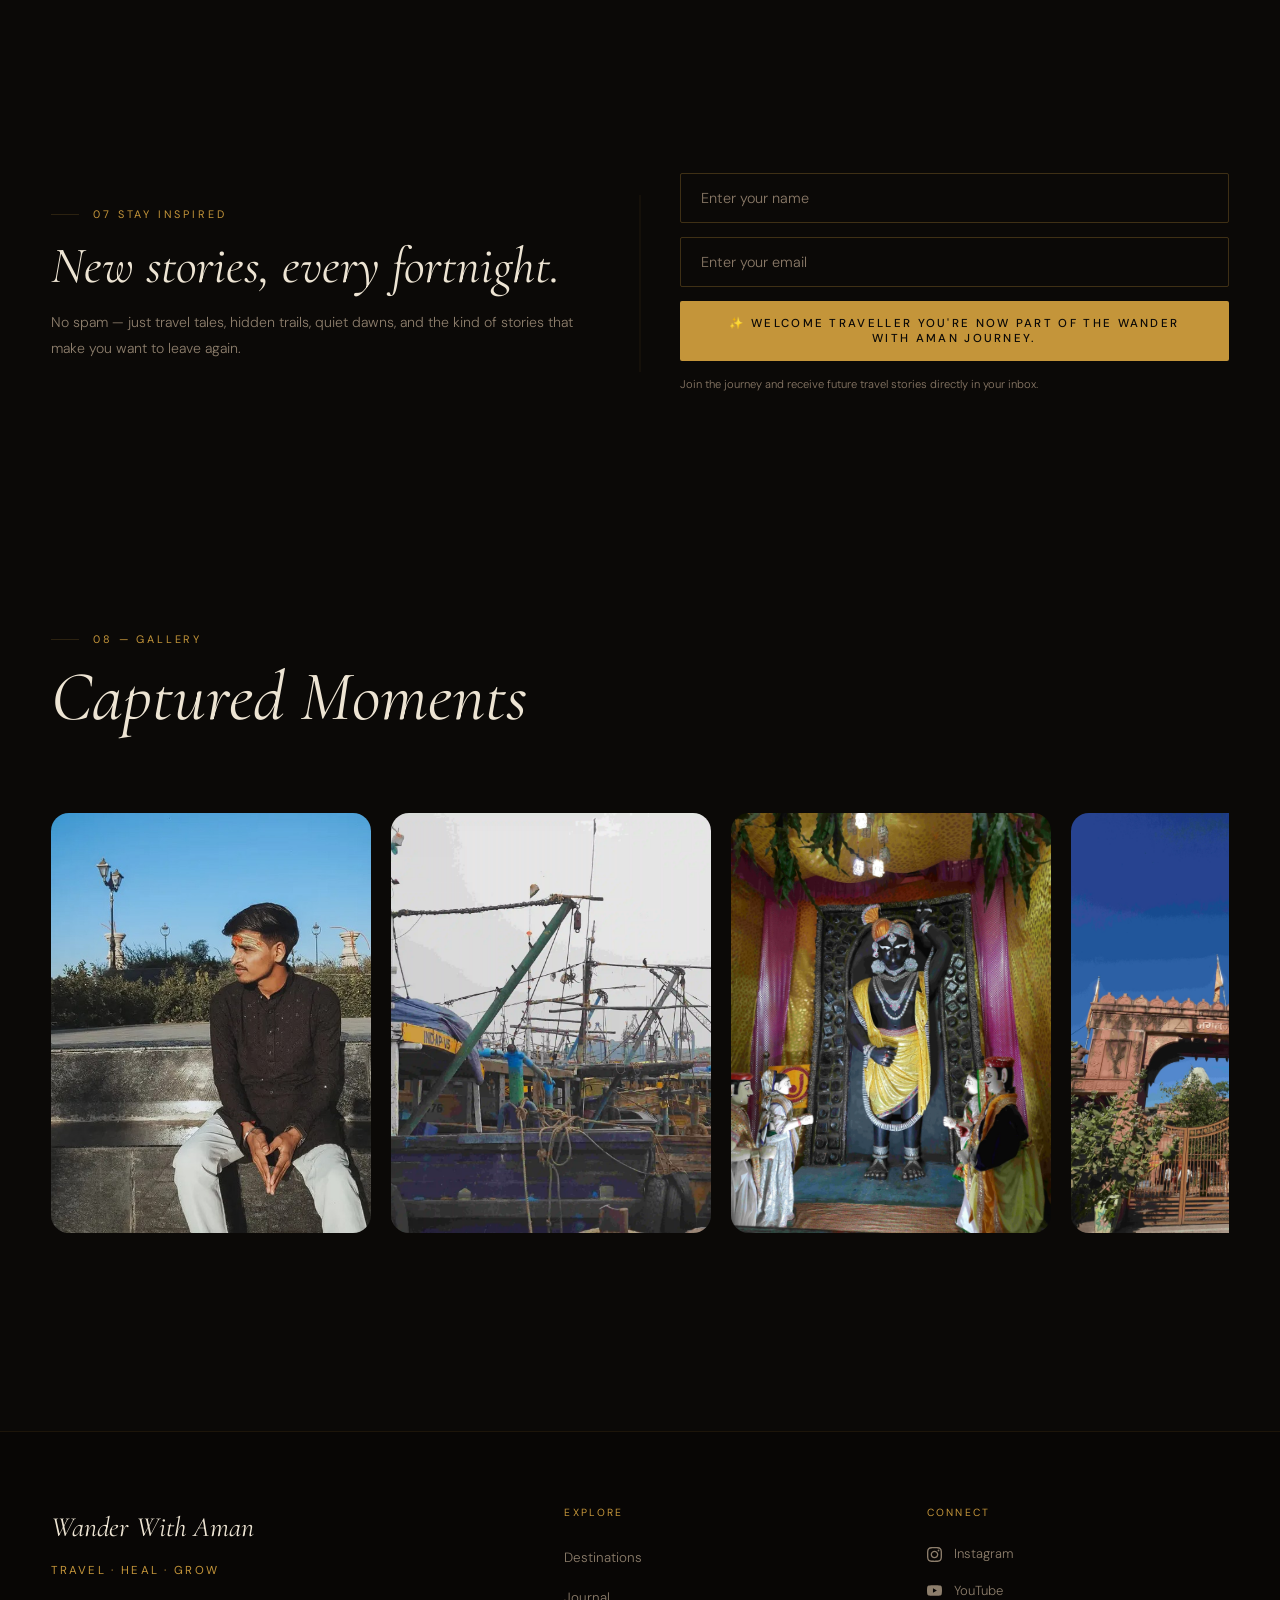
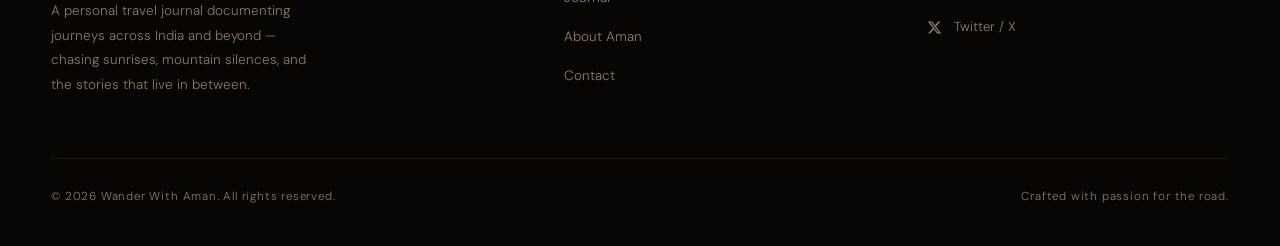
==== commit 3b9bb7e3: "Update Nagpur images and article structure" ====
--- a/index.html
+++ b/index.html
@@ -219,7 +219,7 @@
             </a>
           </div>
         </article>
-        <!-- <article class="j-card j-card--feat reveal">
+        <article class="j-card j-card--feat reveal">
           <div class="j-img">
             <img src="/Images/Nagpur/nagpur_hero.webp" alt="Nagpur-hero-image" loading="lazy">
           </div>
@@ -246,7 +246,7 @@
               </svg>
             </a>
           </div>
-        </article> -->
+        </article>
         <!-- Chapter 04 - Salasar Balaji
         <article class="j-card reveal d3">
           <div class="j-img">
@@ -508,13 +508,13 @@
         </a>
 
         <a class="memory-card">
-          <img src="Images/Omkareshwar/Omkareshwar_Travel_Poster.webp" alt="Omkareshwar">
+          <img src="/Images/Nagpur/nagpur_hero.webp" alt="Nagpur">
 
           <div class="memory-content">
-            <span>Coming Soon</span>
-            <h3>Next Chapter</h3>
+            <span>Nagpur • Chapter 03</span>
+            <h3>Unexpected Delight</h3>
             <p>
-              Omkareshwar.
+              A trip I never planned, but a story I will always remember.
             </p>
           </div>
         </a>
@@ -618,16 +618,20 @@
           <img src="Images/Vizag/fish-port.webp" alt="Gallery Image 2" loading="lazy">
           <img src="Images/Ujjain/04.webp" alt="Gallery Image 3" style="object-position:top;" loading="lazy">
           <img src="Images/Ujjain/05.webp" alt="Gallery Image 4" style="object-position:center;" loading="lazy">
-          <img src="Images/Ujjain/022.webp" alt="Gallery Image 5" loading="lazy">
+          <img src="/Images/Nagpur/raman_science_centre.webp" alt="" loading=" lazy">
           <img src="Images/Ujjain/07.webp" alt="Gallery Image 6" loading="lazy">
+          <img src="/Images/Nagpur/fighter-aircraft.webp" alt="Gallery Image 7" loading="lazy">
+          <img src="/Images/Nagpur/mirror_maze.webp" alt="Gallery Image 8" loading="lazy">
 
           <!-- Duplicate for smooth infinite scroll -->
           <img src="Images/Ujjain/8.jpg" alt="" loading="lazy">
           <img src="Images/Vizag/fish-port.webp" alt="" loading="lazy">
           <img src="Images/Ujjain/04.webp" alt="" loading="lazy">
           <img src="Images/Ujjain/05.webp" alt="" loading="lazy">
-          <img src="Images/Ujjain/022.webp" alt="" loading="lazy">
+          <img src="/Images/Nagpur/raman_science_centre.webp" alt="" loading=" lazy">
           <img src="Images/Ujjain/07.webp" alt="" loading="lazy">
+          <img src="/Images/Nagpur/fighter-aircraft.webp" alt="Gallery Image 7" loading="lazy">
+          <img src="/Images/Nagpur/mirror_maze.webp" alt="Gallery Image 8" loading="lazy">
 
         </div>
 
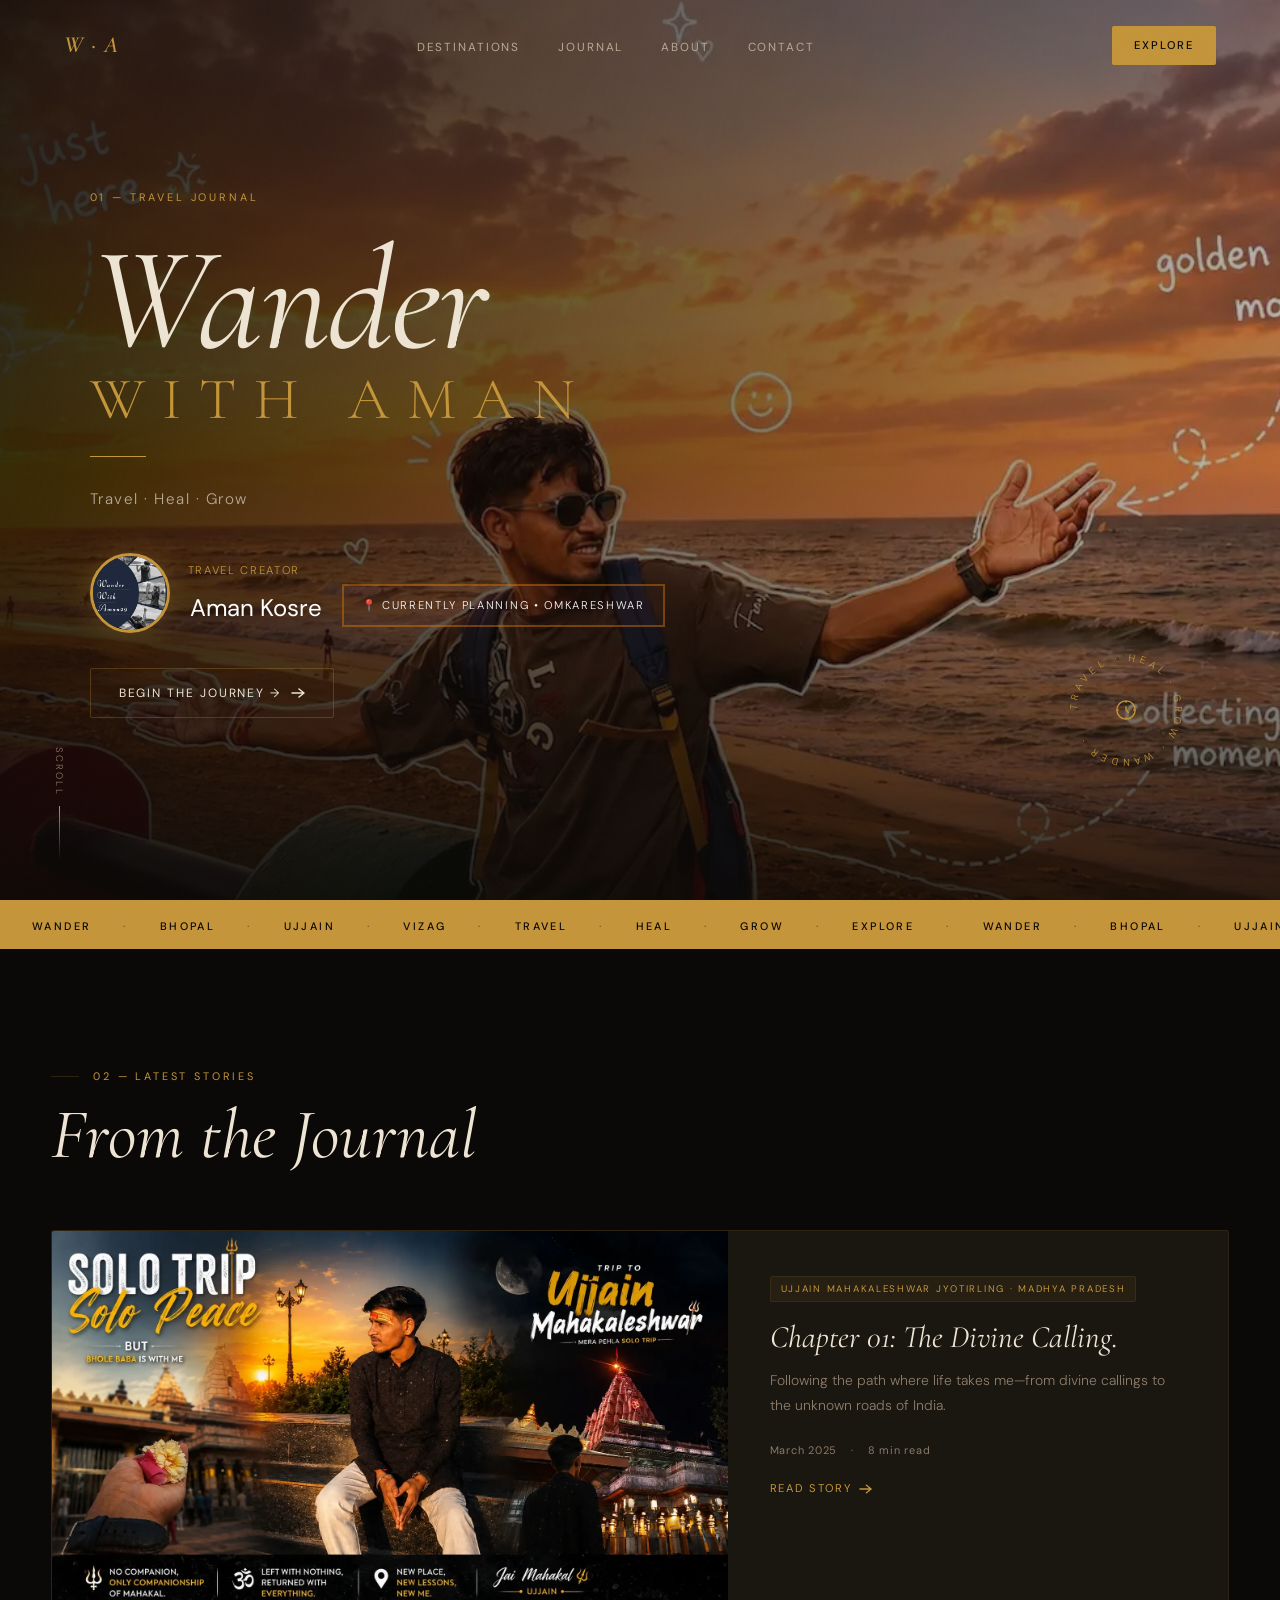
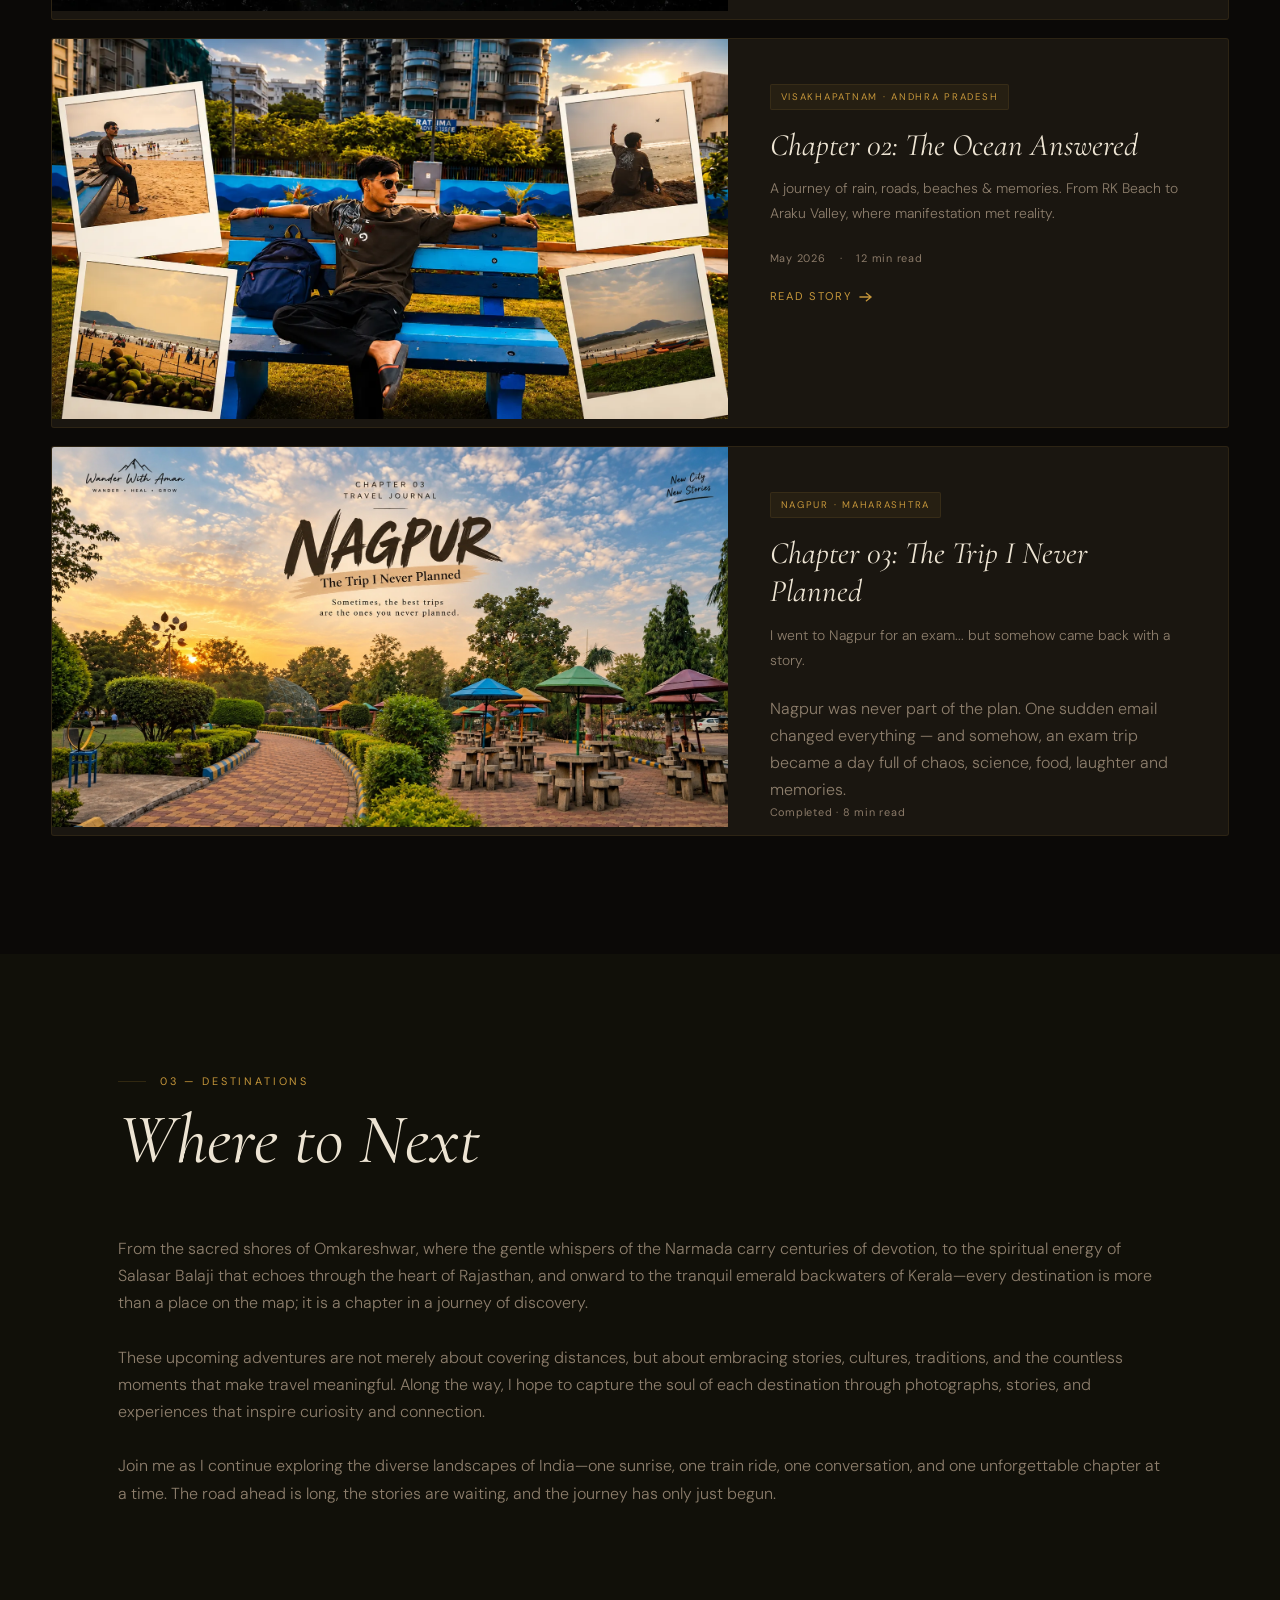
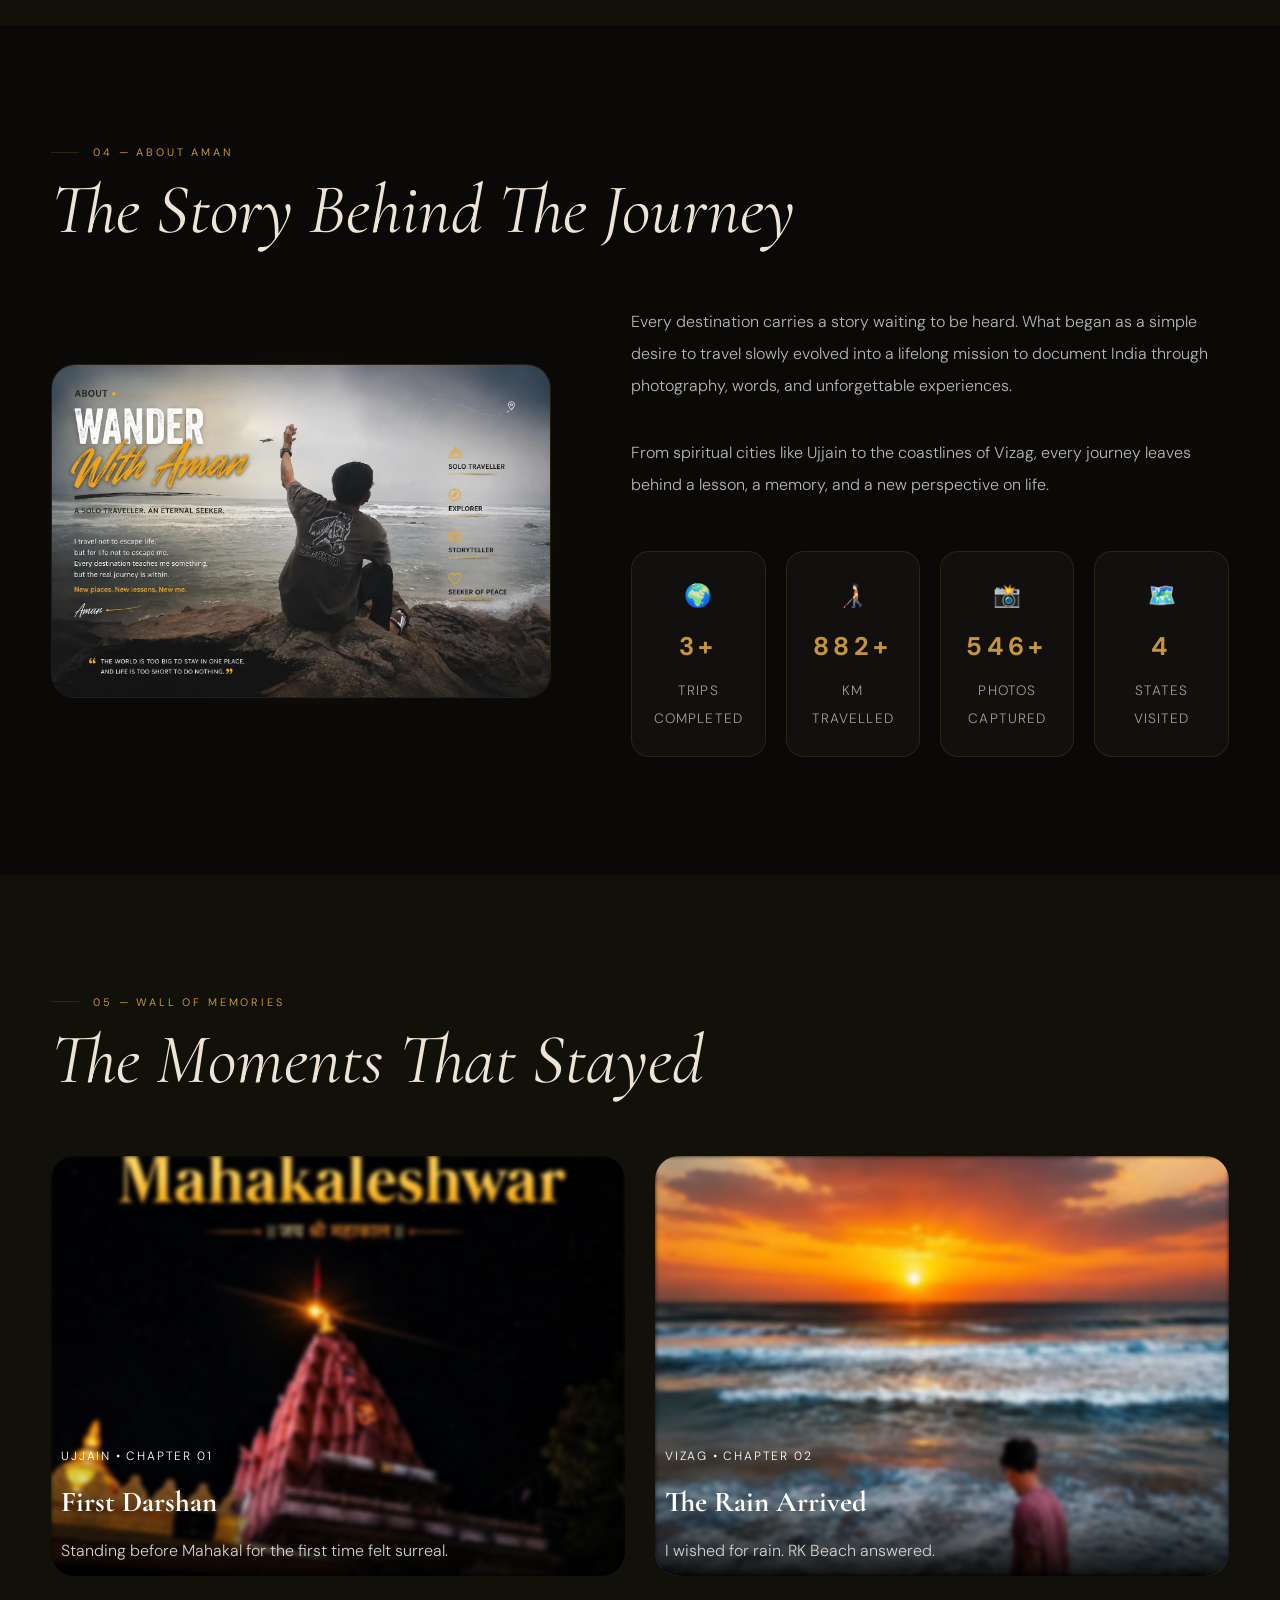
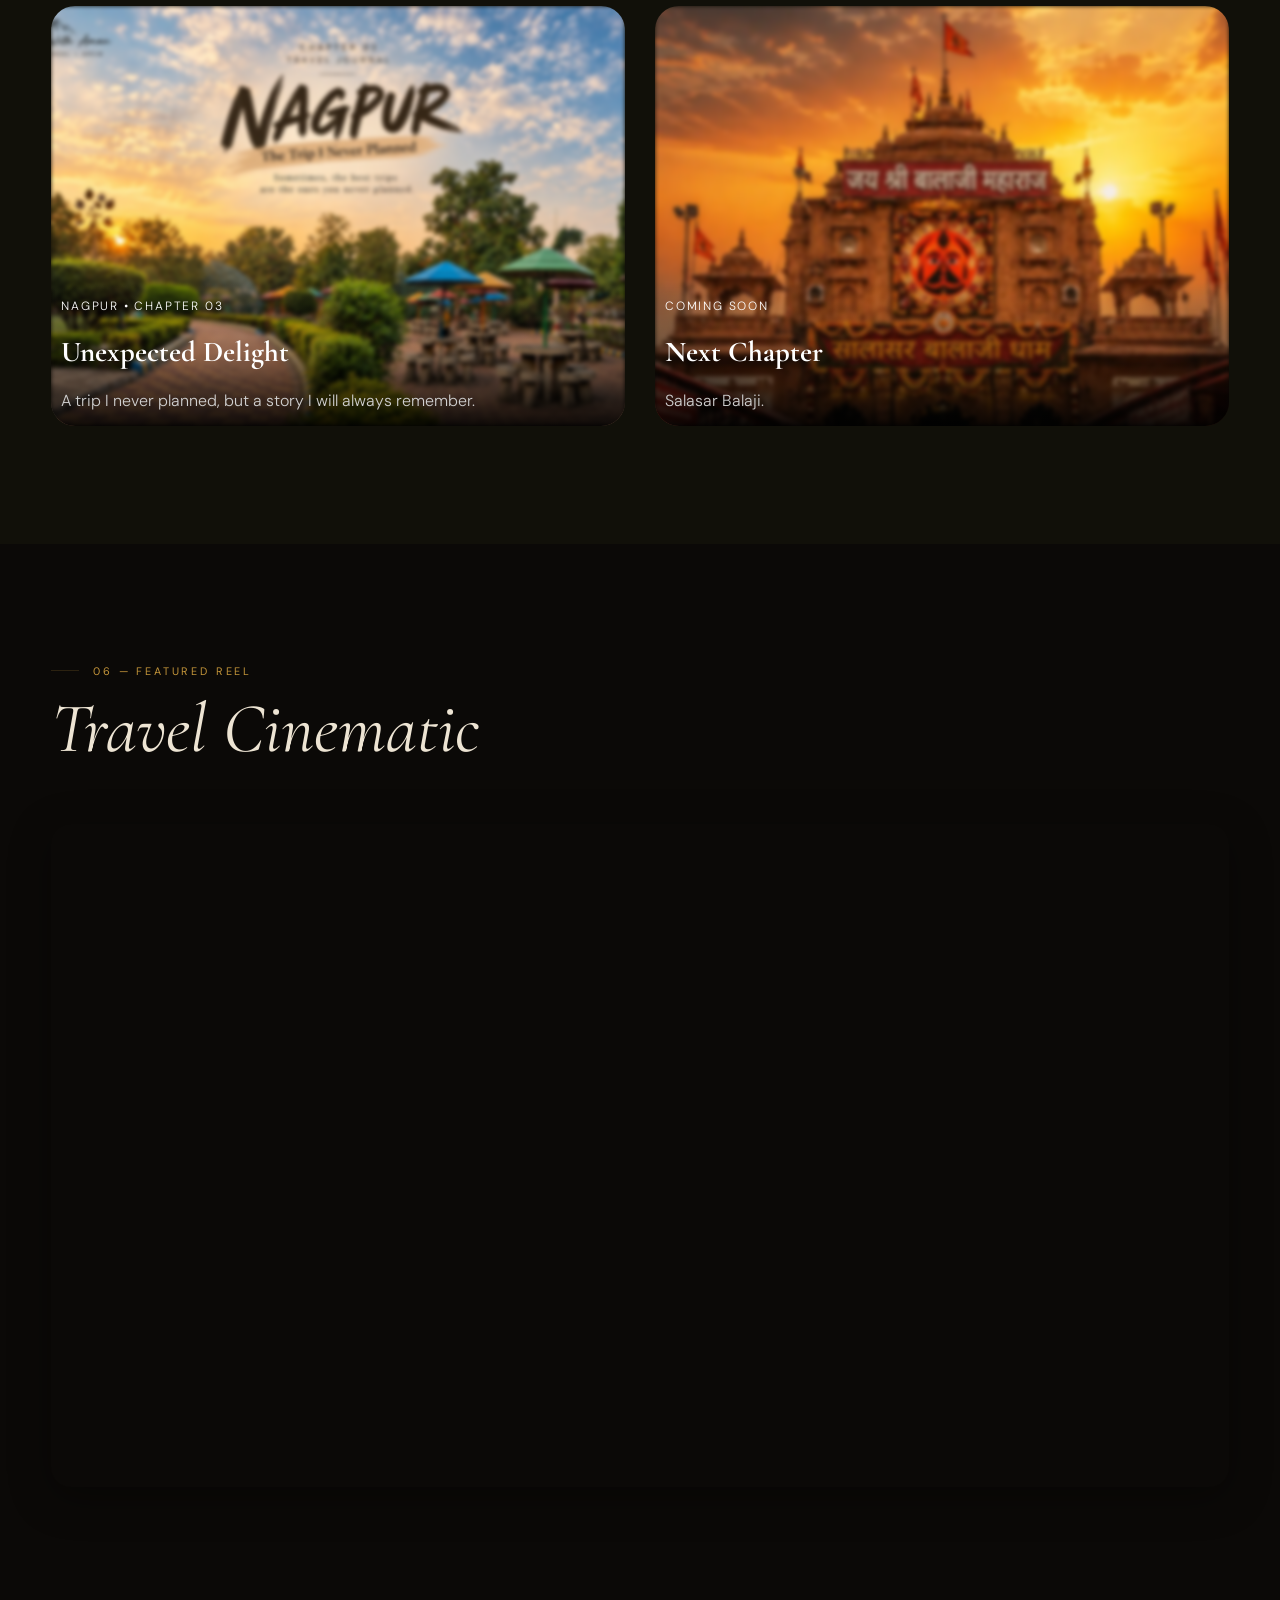
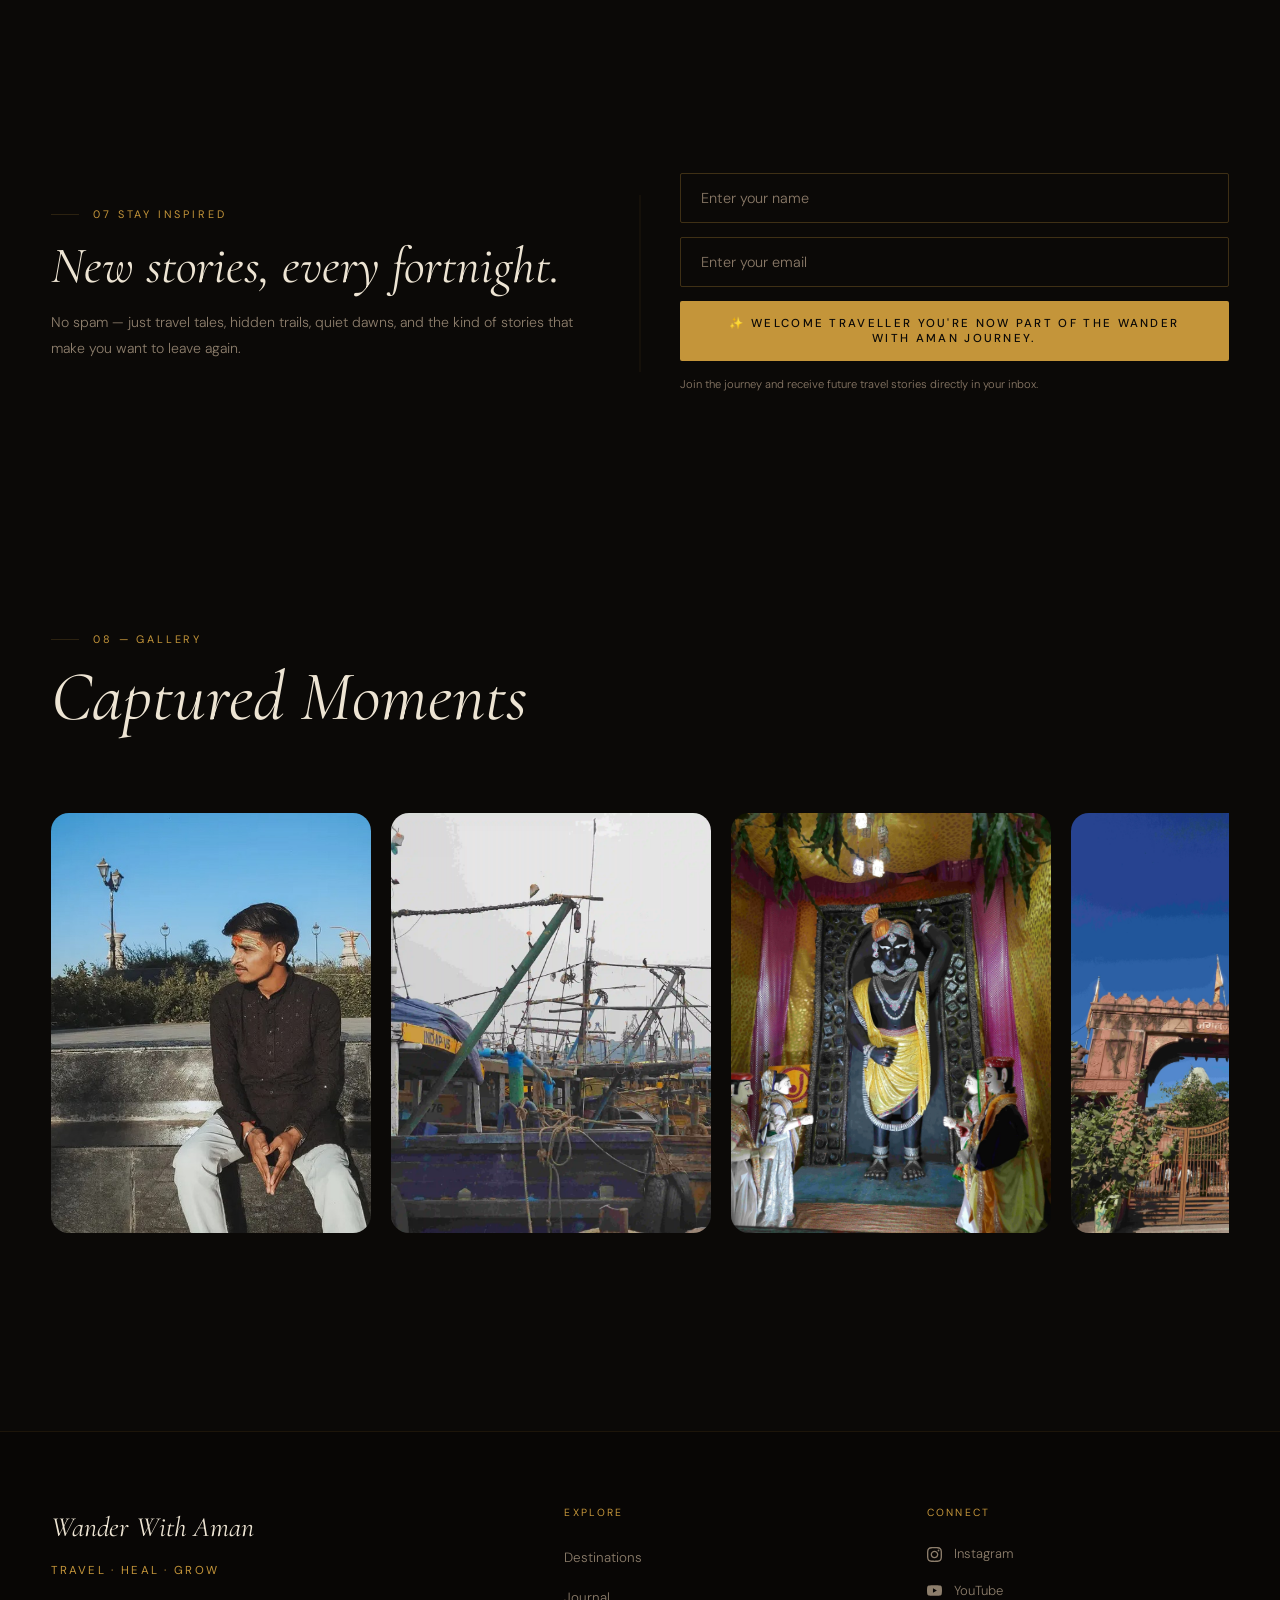
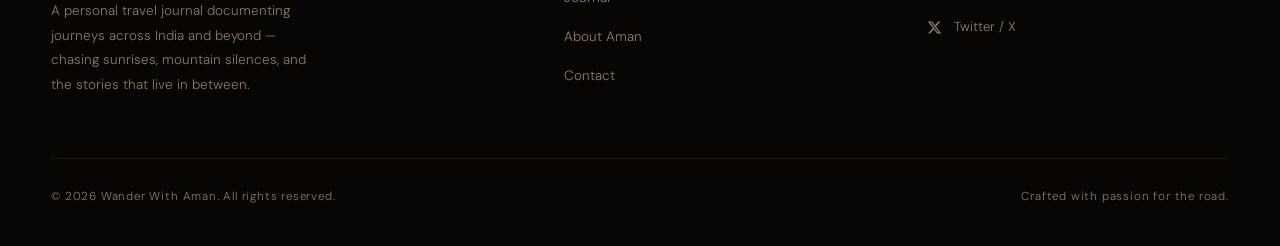
==== commit e79ede8b: "Update index.html" ====
--- a/index.html
+++ b/index.html
@@ -444,7 +444,7 @@
 
             <div class="about-stat">
               <div class="stat-icon">🌍</div>
-              <h3 class="counter" data-target="2" data-suffix="+">0</h3>
+              <h3 class="counter" data-target="3" data-suffix="+">0</h3>
               <span>Trips Completed</span>
             </div>
 
